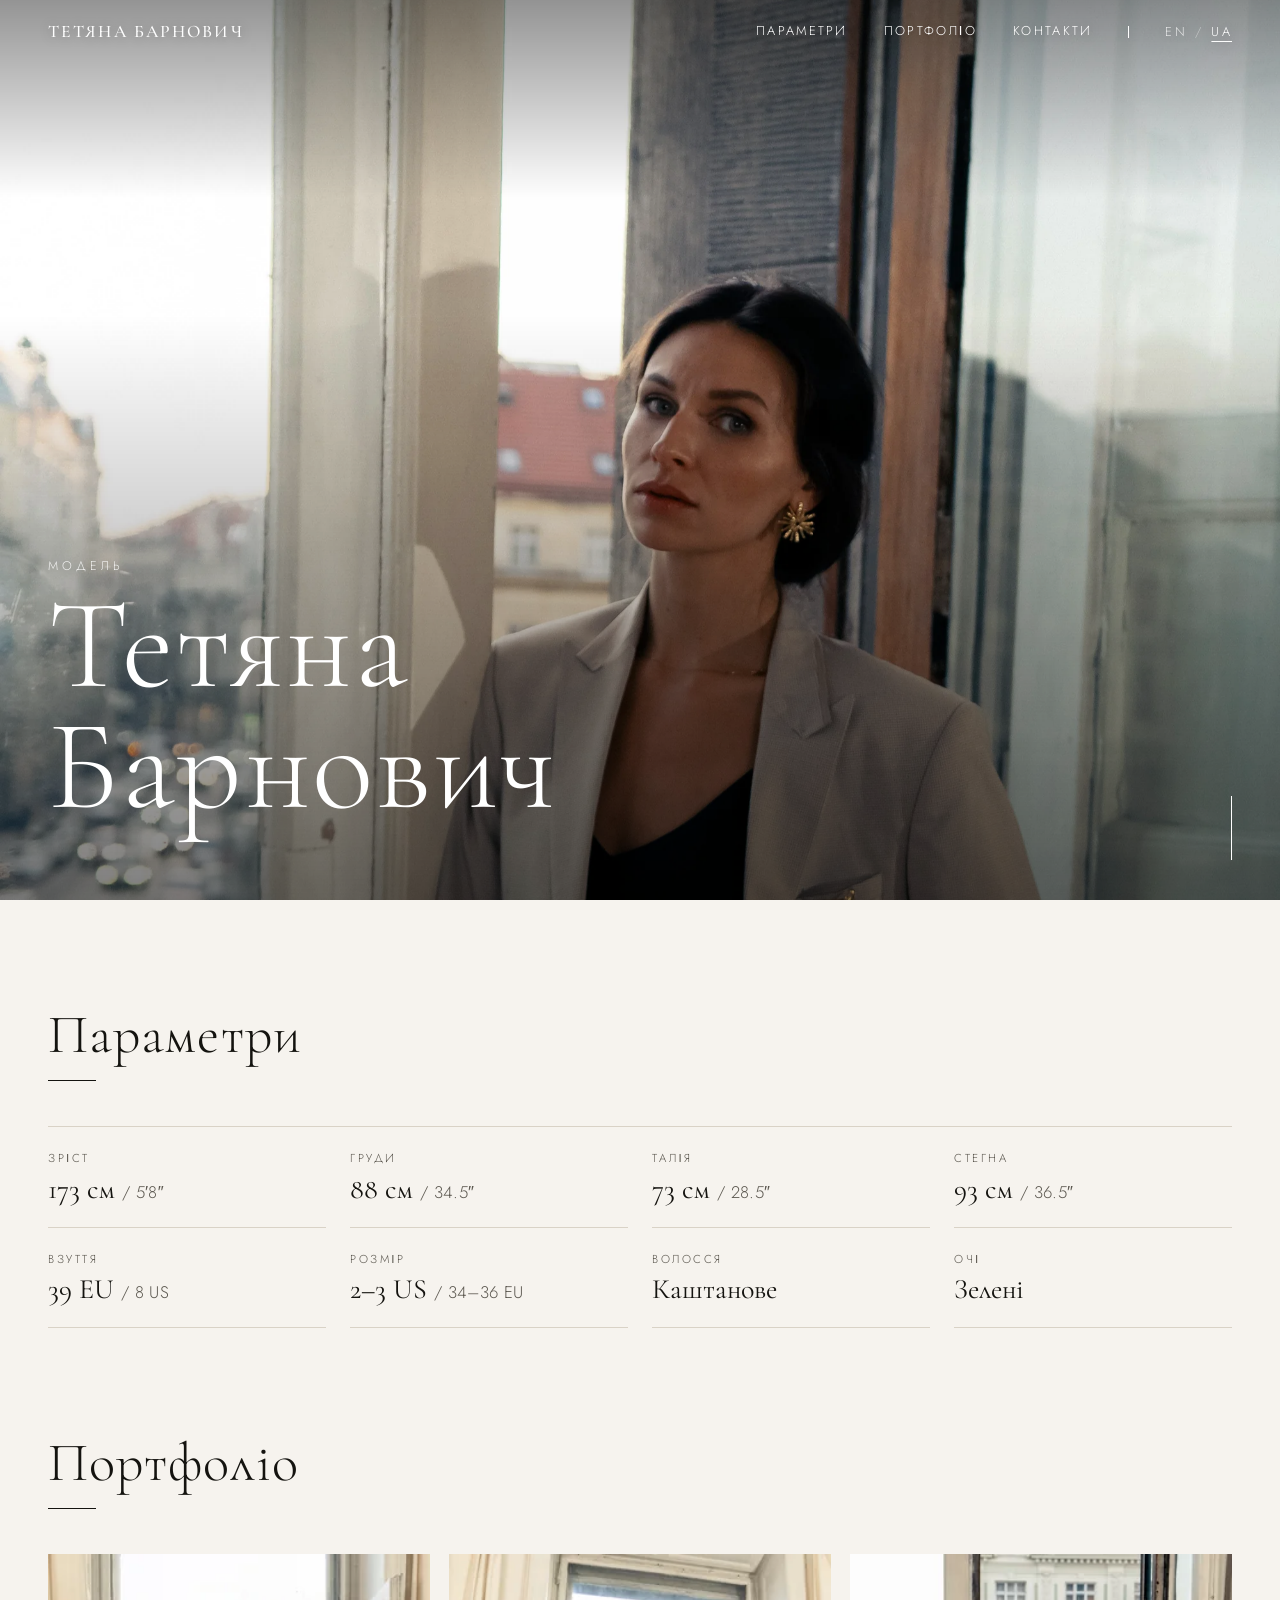
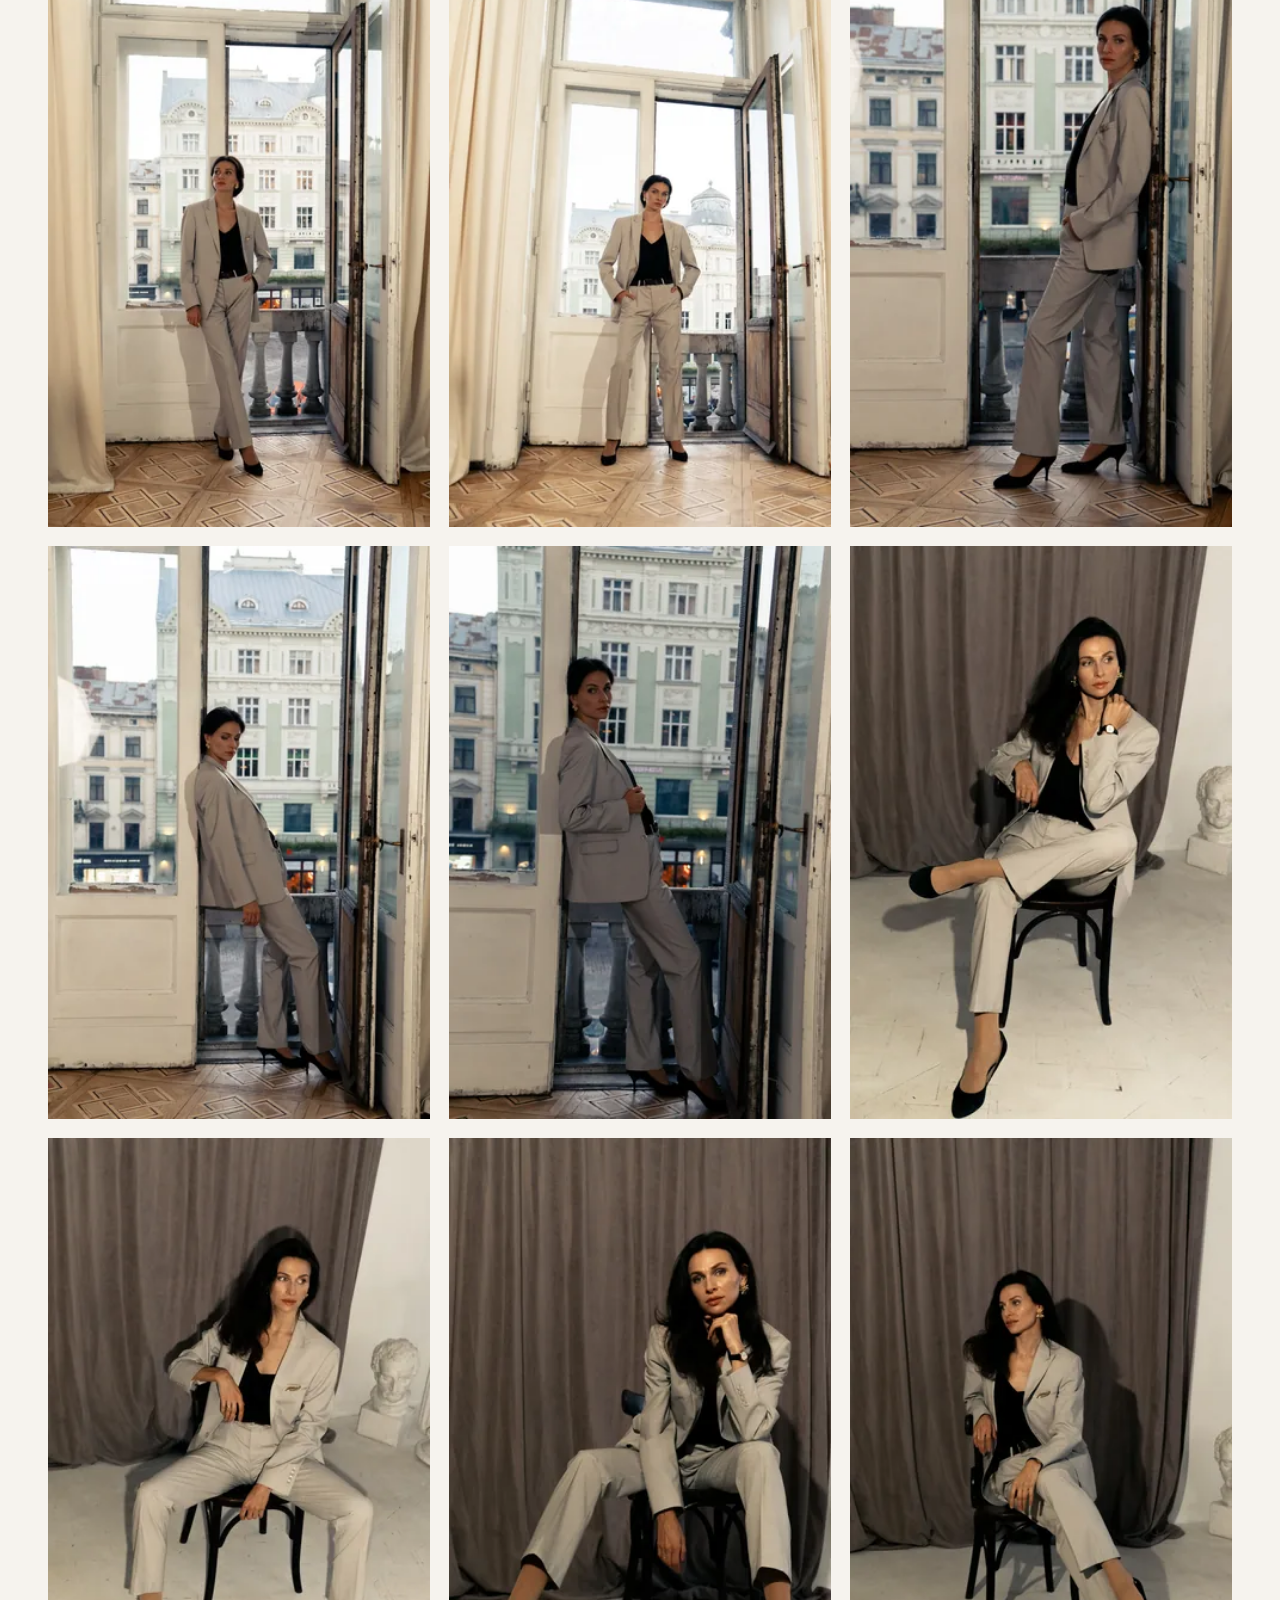
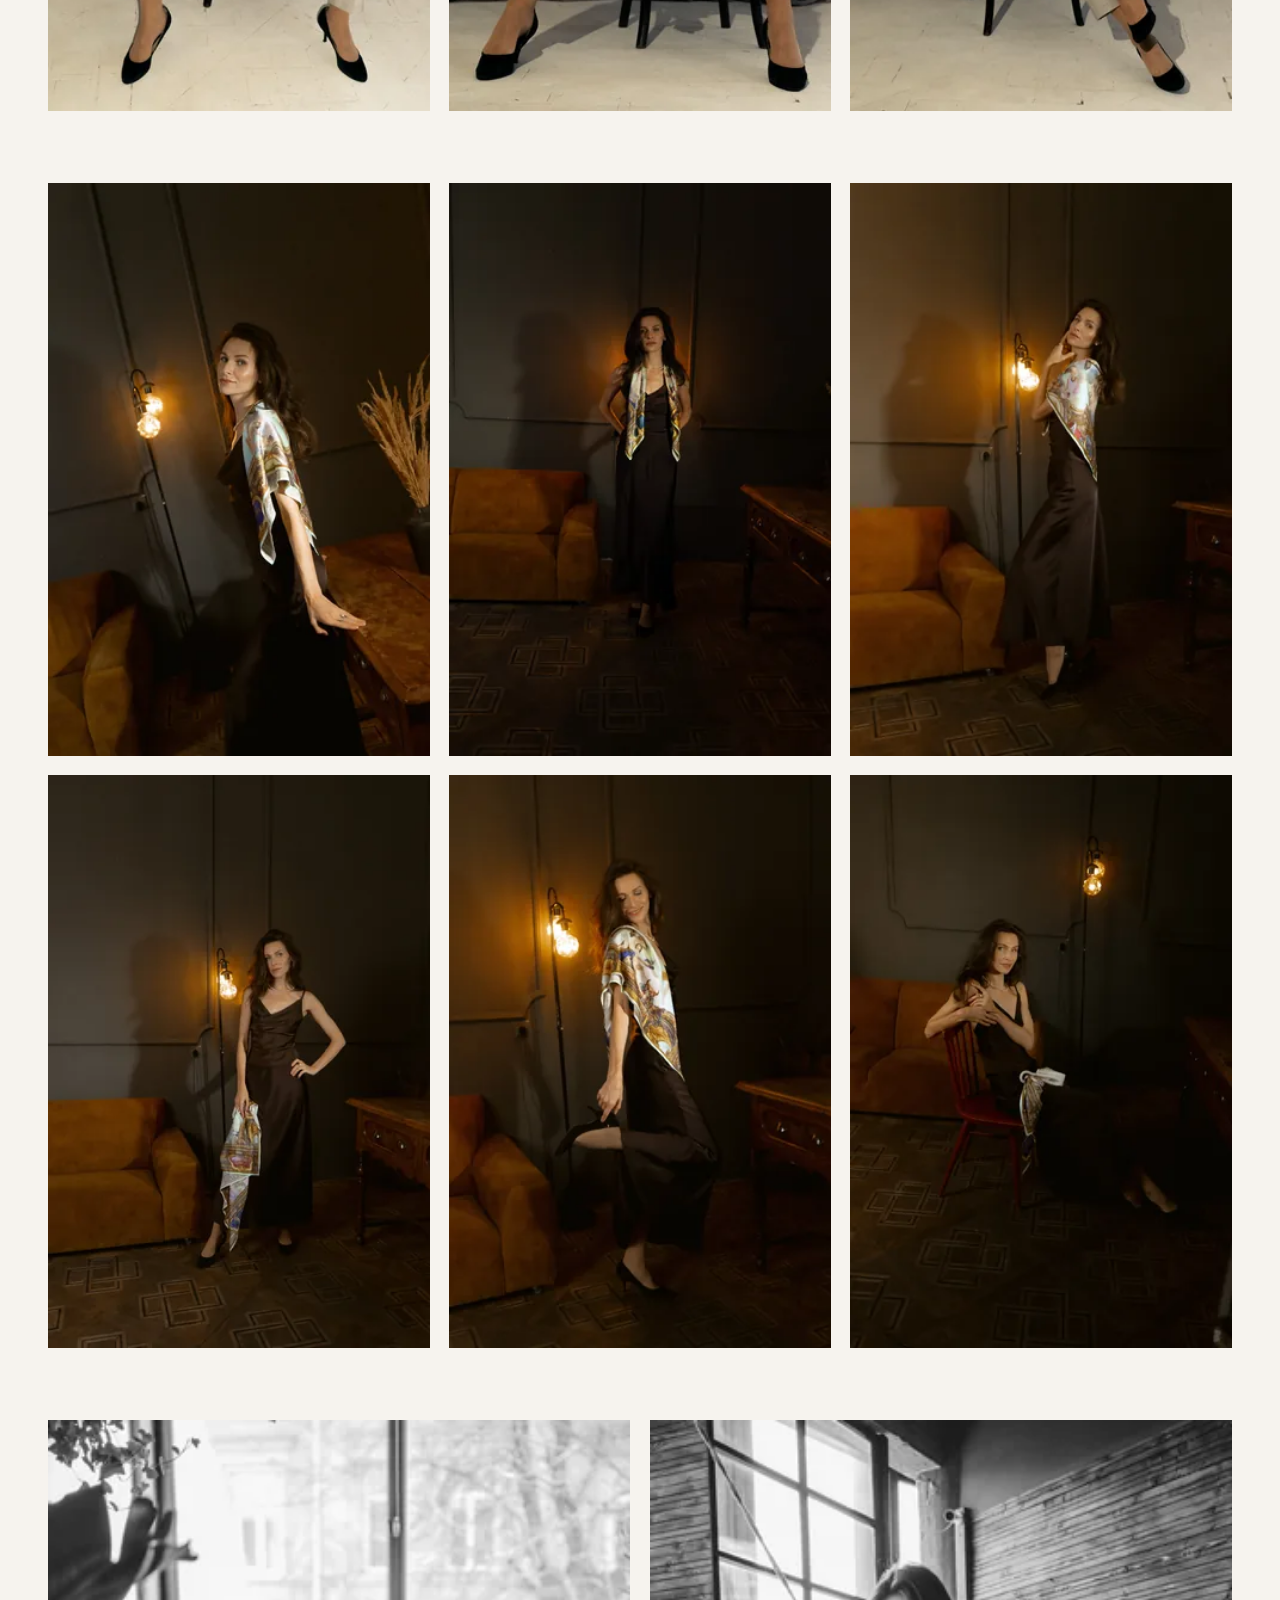
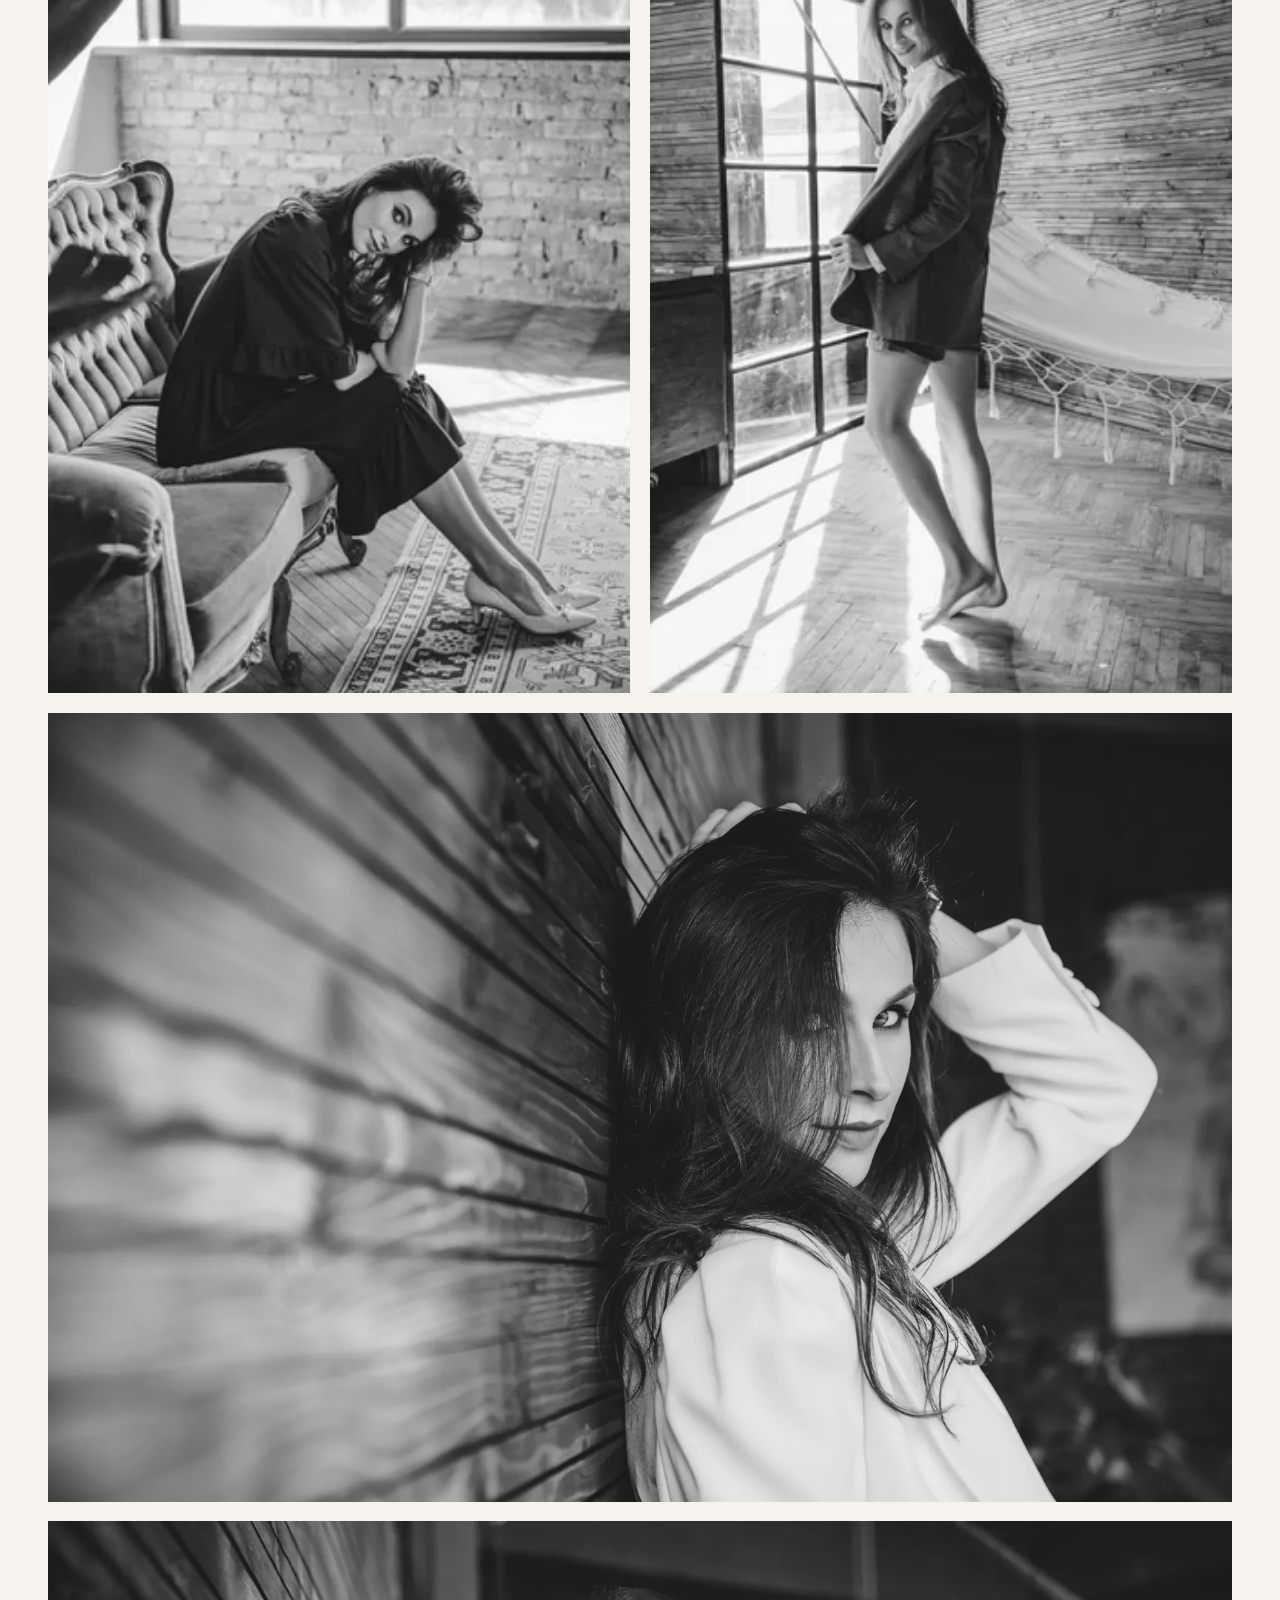
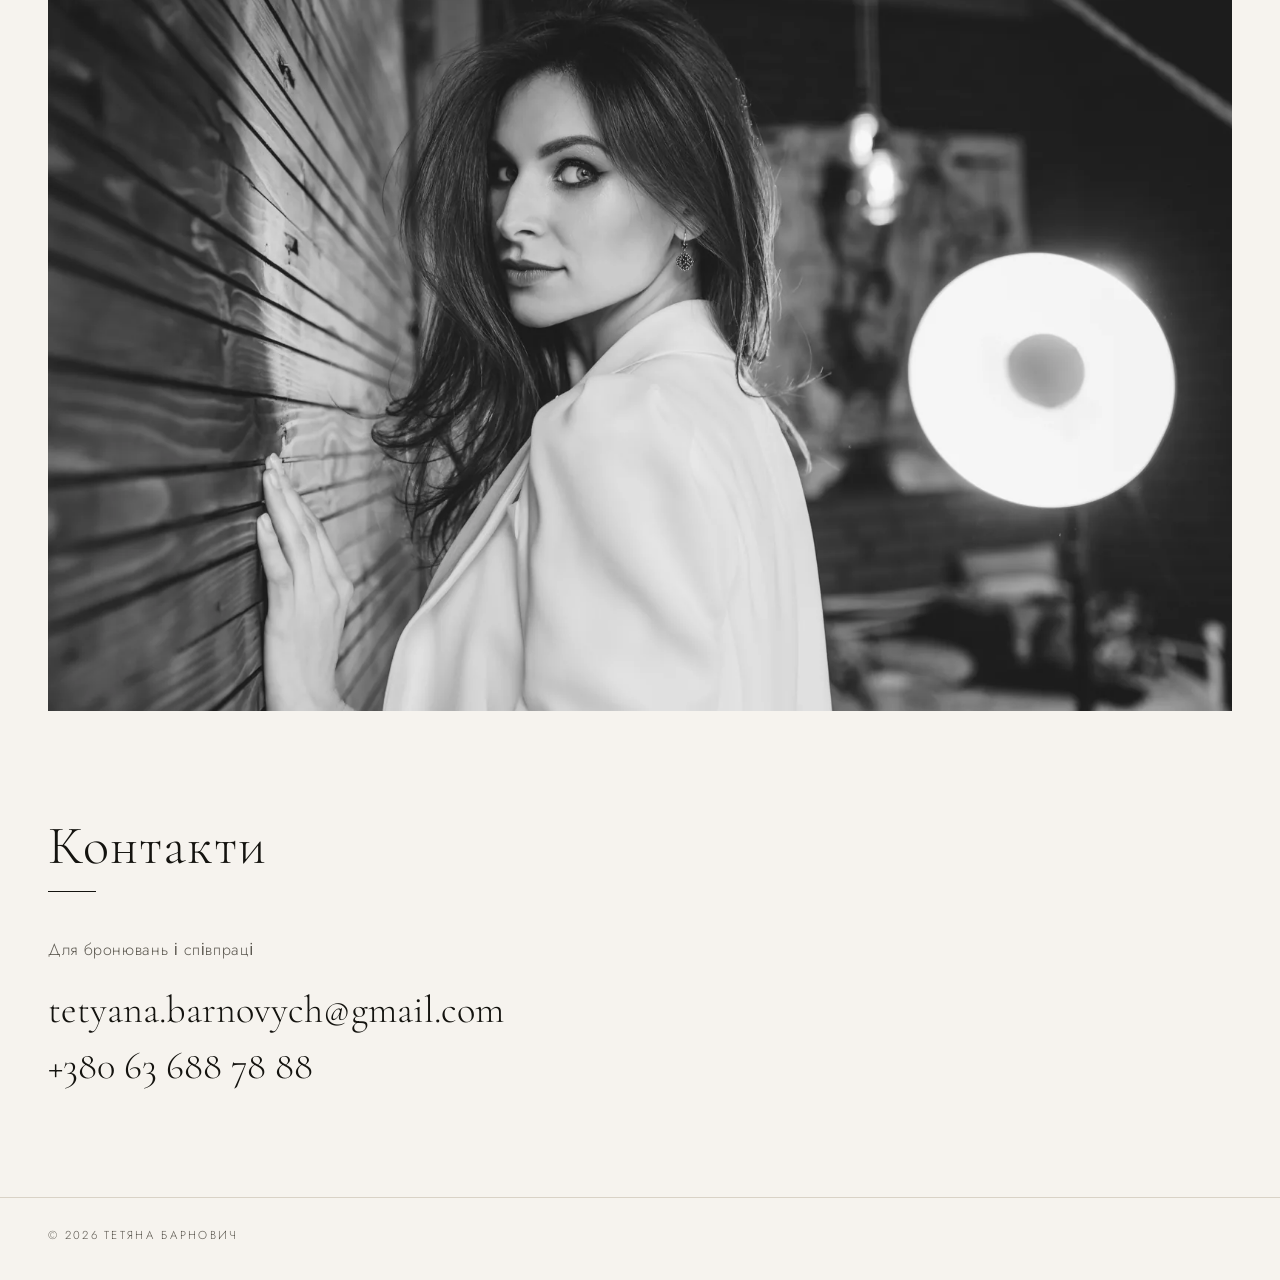
==== site/ua/index.html @ 6a53976e "Motion: hero Ken Burns + line reveal, hero parallax, scroll reveal, lightbox FLIP Co-Authored-By: Cl" ====
<!doctype html>
<html lang="uk">
<head>
  <meta charset="utf-8">
  <meta name="viewport" content="width=device-width, initial-scale=1">
  <title>Тетяна Барнович — Модель</title>
  <meta name="description" content="Тетяна Барнович, фотомодель. Портфоліо, параметри та контакти.">
  <meta property="og:title" content="Тетяна Барнович — Модель">
  <meta property="og:description" content="Фотомодель. Портфоліо, параметри та контакти.">
  <meta property="og:type" content="website">
  <meta property="og:url" content="https://barnovych.fashion/ua/">
  <meta property="og:image" content="https://barnovych.fashion/img/og.jpg">
  <meta property="og:locale" content="uk_UA">
  <meta name="theme-color" content="#f6f3ee">
  <link rel="icon" href="../favicon.svg" type="image/svg+xml">
  <link rel="canonical" href="https://barnovych.fashion/ua/">
  <link rel="alternate" hreflang="en" href="https://barnovych.fashion/">
  <link rel="alternate" hreflang="uk" href="https://barnovych.fashion/ua/">
  <link rel="alternate" hreflang="x-default" href="https://barnovych.fashion/">
  <link rel="preconnect" href="https://fonts.googleapis.com">
  <link rel="preconnect" href="https://fonts.gstatic.com" crossorigin>
  <link href="https://fonts.googleapis.com/css2?family=Cormorant+Garamond:ital,wght@0,300;0,400;0,500;1,300;1,400&family=Jost:wght@300;400;500&display=swap" rel="stylesheet">
  <link rel="stylesheet" href="../style.css?v=8">
  <link rel="preload" as="image" href="../img/hero-1200.webp" imagesrcset="../img/hero-1200.webp 1200w, ../img/hero-2000.webp 2000w, ../img/hero-2600.webp 2600w" imagesizes="100vw">
</head>
<body>

<header class="nav">
  <a class="nav__brand" href="#top">Тетяна Барнович</a>
  <div class="nav__right">
    <nav class="nav__links" aria-label="Розділи">
      <a href="#stats">Параметри</a>
      <a href="#portfolio">Портфоліо</a>
      <a href="#contact">Контакти</a>
    </nav>
    <nav class="nav__lang" aria-label="Мова">
      <a href="../" lang="en" hreflang="en">EN</a><span aria-hidden="true">/</span><a href="./" aria-current="page" lang="uk">UA</a>
    </nav>
  </div>
</header>

<main id="top">

  <section class="hero">
    <div class="hero__media">
    <img class="hero__img"
         src="../img/hero-1200.webp"
         srcset="../img/hero-1200.webp 1200w, ../img/hero-2000.webp 2000w, ../img/hero-2600.webp 2600w"
         sizes="100vw"
         alt="Тетяна Барнович"
         fetchpriority="high">
    </div>
    <div class="hero__shade" aria-hidden="true"></div>
    <div class="hero__overlay">
      <p class="hero__kicker"><span>Модель</span></p>
      <h1 class="hero__name"><span class="hero__line"><span>Тетяна</span></span><span class="hero__line"><span>Барнович</span></span></h1>
      <a class="hero__scroll" href="#stats" aria-label="До параметрів">
        <span></span>
      </a>
    </div>
  </section>

  <section class="section stats" id="stats">
    <h2 class="section__title">Параметри</h2>
    <dl class="stats__list">
      <div><dt>Зріст</dt><dd>173 см <span>/ 5′8″</span></dd></div>
      <div><dt>Груди</dt><dd>88 см <span>/ 34.5″</span></dd></div>
      <div><dt>Талія</dt><dd>73 см <span>/ 28.5″</span></dd></div>
      <div><dt>Стегна</dt><dd>93 см <span>/ 36.5″</span></dd></div>
      <div><dt>Взуття</dt><dd>39 EU <span>/ 8 US</span></dd></div>
      <div><dt>Розмір</dt><dd>2–3 US <span>/ 34–36 EU</span></dd></div>
      <div><dt>Волосся</dt><dd>Каштанове</dd></div>
      <div><dt>Очі</dt><dd>Зелені</dd></div>
    </dl>
  </section>

  <section class="section portfolio" id="portfolio">
    <h2 class="section__title">Портфоліо</h2>

    <div class="gallery" data-shoot="1" id="shoot-1">
      <a class="gallery__item" href="../img/s1-02-1600.webp" data-w="4000" data-h="6000"><img loading="lazy" src="../img/s1-02-480.webp" srcset="../img/s1-02-480.webp 480w, ../img/s1-02-960.webp 960w, ../img/s1-02-1600.webp 1600w" sizes="(min-width: 900px) 33vw, (min-width: 600px) 50vw, 100vw" alt="Тетяна Барнович, зйомка на балконі" width="4000" height="6000"></a>
      <a class="gallery__item" href="../img/s1-03-1600.webp" data-w="4000" data-h="6000"><img loading="lazy" src="../img/s1-03-480.webp" srcset="../img/s1-03-480.webp 480w, ../img/s1-03-960.webp 960w, ../img/s1-03-1600.webp 1600w" sizes="(min-width: 900px) 33vw, (min-width: 600px) 50vw, 100vw" alt="Тетяна Барнович, зйомка на балконі" width="4000" height="6000"></a>
      <a class="gallery__item" href="../img/s1-04-1600.webp" data-w="4000" data-h="6000"><img loading="lazy" src="../img/s1-04-480.webp" srcset="../img/s1-04-480.webp 480w, ../img/s1-04-960.webp 960w, ../img/s1-04-1600.webp 1600w" sizes="(min-width: 900px) 33vw, (min-width: 600px) 50vw, 100vw" alt="Тетяна Барнович, зйомка на балконі" width="4000" height="6000"></a>
      <a class="gallery__item" href="../img/s1-05-1600.webp" data-w="3424" data-h="5136"><img loading="lazy" src="../img/s1-05-480.webp" srcset="../img/s1-05-480.webp 480w, ../img/s1-05-960.webp 960w, ../img/s1-05-1600.webp 1600w" sizes="(min-width: 900px) 33vw, (min-width: 600px) 50vw, 100vw" alt="Тетяна Барнович, зйомка на балконі" width="3424" height="5136"></a>
      <a class="gallery__item" href="../img/s1-06-1600.webp" data-w="4000" data-h="6000"><img loading="lazy" src="../img/s1-06-480.webp" srcset="../img/s1-06-480.webp 480w, ../img/s1-06-960.webp 960w, ../img/s1-06-1600.webp 1600w" sizes="(min-width: 900px) 33vw, (min-width: 600px) 50vw, 100vw" alt="Тетяна Барнович, зйомка на балконі" width="4000" height="6000"></a>
      <a class="gallery__item" href="../img/s1-07-1600.webp" data-w="4000" data-h="6000"><img loading="lazy" src="../img/s1-07-480.webp" srcset="../img/s1-07-480.webp 480w, ../img/s1-07-960.webp 960w, ../img/s1-07-1600.webp 1600w" sizes="(min-width: 900px) 33vw, (min-width: 600px) 50vw, 100vw" alt="Тетяна Барнович, зйомка на балконі" width="4000" height="6000"></a>
      <a class="gallery__item" href="../img/s1-08-1600.webp" data-w="4000" data-h="6000"><img loading="lazy" src="../img/s1-08-480.webp" srcset="../img/s1-08-480.webp 480w, ../img/s1-08-960.webp 960w, ../img/s1-08-1600.webp 1600w" sizes="(min-width: 900px) 33vw, (min-width: 600px) 50vw, 100vw" alt="Тетяна Барнович, зйомка на балконі" width="4000" height="6000"></a>
      <a class="gallery__item" href="../img/s1-09-1600.webp" data-w="4000" data-h="6000"><img loading="lazy" src="../img/s1-09-480.webp" srcset="../img/s1-09-480.webp 480w, ../img/s1-09-960.webp 960w, ../img/s1-09-1600.webp 1600w" sizes="(min-width: 900px) 33vw, (min-width: 600px) 50vw, 100vw" alt="Тетяна Барнович, зйомка на балконі" width="4000" height="6000"></a>
      <a class="gallery__item" href="../img/s1-10-1600.webp" data-w="4000" data-h="6000"><img loading="lazy" src="../img/s1-10-480.webp" srcset="../img/s1-10-480.webp 480w, ../img/s1-10-960.webp 960w, ../img/s1-10-1600.webp 1600w" sizes="(min-width: 900px) 33vw, (min-width: 600px) 50vw, 100vw" alt="Тетяна Барнович, зйомка на балконі" width="4000" height="6000"></a>
    </div>

    <div class="gallery" data-shoot="2" id="shoot-2">
      <a class="gallery__item" href="../img/s2-01-1600.webp" data-w="4000" data-h="6000"><img loading="lazy" src="../img/s2-01-480.webp" srcset="../img/s2-01-480.webp 480w, ../img/s2-01-960.webp 960w, ../img/s2-01-1600.webp 1600w" sizes="(min-width: 900px) 33vw, (min-width: 600px) 50vw, 100vw" alt="Тетяна Барнович, студійна зйомка" width="4000" height="6000"></a>
      <a class="gallery__item" href="../img/s2-02-1600.webp" data-w="4000" data-h="6000"><img loading="lazy" src="../img/s2-02-480.webp" srcset="../img/s2-02-480.webp 480w, ../img/s2-02-960.webp 960w, ../img/s2-02-1600.webp 1600w" sizes="(min-width: 900px) 33vw, (min-width: 600px) 50vw, 100vw" alt="Тетяна Барнович, студійна зйомка" width="4000" height="6000"></a>
      <a class="gallery__item" href="../img/s2-03-1600.webp" data-w="4000" data-h="6000"><img loading="lazy" src="../img/s2-03-480.webp" srcset="../img/s2-03-480.webp 480w, ../img/s2-03-960.webp 960w, ../img/s2-03-1600.webp 1600w" sizes="(min-width: 900px) 33vw, (min-width: 600px) 50vw, 100vw" alt="Тетяна Барнович, студійна зйомка" width="4000" height="6000"></a>
      <a class="gallery__item" href="../img/s2-04-1600.webp" data-w="4000" data-h="6000"><img loading="lazy" src="../img/s2-04-480.webp" srcset="../img/s2-04-480.webp 480w, ../img/s2-04-960.webp 960w, ../img/s2-04-1600.webp 1600w" sizes="(min-width: 900px) 33vw, (min-width: 600px) 50vw, 100vw" alt="Тетяна Барнович, студійна зйомка" width="4000" height="6000"></a>
      <a class="gallery__item" href="../img/s2-05-1600.webp" data-w="4000" data-h="6000"><img loading="lazy" src="../img/s2-05-480.webp" srcset="../img/s2-05-480.webp 480w, ../img/s2-05-960.webp 960w, ../img/s2-05-1600.webp 1600w" sizes="(min-width: 900px) 33vw, (min-width: 600px) 50vw, 100vw" alt="Тетяна Барнович, студійна зйомка" width="4000" height="6000"></a>
      <a class="gallery__item" href="../img/s2-06-1600.webp" data-w="4000" data-h="6000"><img loading="lazy" src="../img/s2-06-480.webp" srcset="../img/s2-06-480.webp 480w, ../img/s2-06-960.webp 960w, ../img/s2-06-1600.webp 1600w" sizes="(min-width: 900px) 33vw, (min-width: 600px) 50vw, 100vw" alt="Тетяна Барнович, студійна зйомка" width="4000" height="6000"></a>
    </div>

    <div class="gallery gallery--two" data-shoot="3" id="shoot-3">
      <a class="gallery__item" href="../img/s3-01-1600.webp" data-w="5341" data-h="8000"><img loading="lazy" src="../img/s3-01-480.webp" srcset="../img/s3-01-480.webp 480w, ../img/s3-01-960.webp 960w, ../img/s3-01-1600.webp 1600w" sizes="(min-width: 900px) 33vw, (min-width: 600px) 50vw, 100vw" alt="Тетяна Барнович, чорно-біла зйомка" width="5341" height="8000"></a>
      <a class="gallery__item" href="../img/s3-04-1600.webp" data-w="5341" data-h="8000"><img loading="lazy" src="../img/s3-04-480.webp" srcset="../img/s3-04-480.webp 480w, ../img/s3-04-960.webp 960w, ../img/s3-04-1600.webp 1600w" sizes="(min-width: 900px) 33vw, (min-width: 600px) 50vw, 100vw" alt="Тетяна Барнович, чорно-біла зйомка" width="5341" height="8000"></a>
      <a class="gallery__item gallery__item--wide" href="../img/s3-02-1600.webp" data-w="8000" data-h="5341"><img loading="lazy" src="../img/s3-02-480.webp" srcset="../img/s3-02-480.webp 480w, ../img/s3-02-960.webp 960w, ../img/s3-02-1600.webp 1600w" sizes="(min-width: 1280px) 1200px, 100vw" alt="Тетяна Барнович, чорно-біла зйомка" width="8000" height="5341"></a>
      <a class="gallery__item gallery__item--wide" href="../img/s3-03-1600.webp" data-w="8000" data-h="5341"><img loading="lazy" src="../img/s3-03-480.webp" srcset="../img/s3-03-480.webp 480w, ../img/s3-03-960.webp 960w, ../img/s3-03-1600.webp 1600w" sizes="(min-width: 1280px) 1200px, 100vw" alt="Тетяна Барнович, чорно-біла зйомка" width="8000" height="5341"></a>
    </div>
  </section>

  <section class="section contact" id="contact">
    <h2 class="section__title">Контакти</h2>
    <p class="contact__lead">Для бронювань і співпраці</p>
    <ul class="contact__list">
      <li><a href="mailto:tetyana.barnovych@gmail.com">tetyana.barnovych@gmail.com</a></li>
      <li><a href="tel:+380636887888">+380 63 688 78 88</a></li>
    </ul>
  </section>

</main>

<footer class="footer">
  <p>© <span id="year">2026</span> Тетяна Барнович</p>
</footer>

<div class="lightbox" id="lightbox" hidden aria-modal="true" role="dialog" aria-label="Перегляд фото">
  <button class="lightbox__close" type="button" aria-label="Закрити">×</button>
  <button class="lightbox__nav lightbox__nav--prev" type="button" aria-label="Попереднє фото">‹</button>
  <figure class="lightbox__figure">
    <img class="lightbox__img" alt="">
  </figure>
  <button class="lightbox__nav lightbox__nav--next" type="button" aria-label="Наступне фото">›</button>
  <p class="lightbox__counter" aria-live="polite"></p>
</div>

<script src="../script.js?v=4" defer></script>
</body>
</html>
---- site/style.css ----
:root {
  --bg: #f6f3ee;
  --bg-soft: #efeae2;
  --ink: #14130f;
  --ink-soft: #5b574f;
  --line: #d9d2c6;
  --serif: "Cormorant Garamond", "Times New Roman", serif;
  --sans: "Jost", "Helvetica Neue", Arial, sans-serif;
  --gutter: clamp(16px, 4vw, 48px);
  --max: 1280px;
}

* { box-sizing: border-box; }
html { scroll-behavior: smooth; }
body {
  margin: 0;
  background: var(--bg);
  color: var(--ink);
  font-family: var(--sans);
  font-weight: 300;
  line-height: 1.6;
  -webkit-font-smoothing: antialiased;
}
a { color: inherit; text-decoration: none; }
img { display: block; max-width: 100%; height: auto; }

/* ---------- Nav ---------- */
.nav {
  position: fixed;
  inset: 0 0 auto 0;
  z-index: 10;
  display: flex;
  justify-content: space-between;
  align-items: center;
  padding: 18px var(--gutter);
  color: #fff;
  font-size: 0.8rem;
  letter-spacing: 0.18em;
  text-transform: uppercase;
  text-shadow: 0 1px 12px rgba(0,0,0,.35);
  transition: color .35s ease, background-color .35s ease, padding .35s ease, box-shadow .35s ease;
}
.nav--solid {
  color: var(--ink);
  background: rgba(246, 243, 238, .86);
  -webkit-backdrop-filter: blur(14px) saturate(1.2);
  backdrop-filter: blur(14px) saturate(1.2);
  box-shadow: 0 1px 0 var(--line);
  text-shadow: none;
  padding-top: 14px;
  padding-bottom: 14px;
}
.nav__brand { font-family: var(--serif); font-size: 1.1rem; letter-spacing: 0.12em; font-weight: 500; }
.nav__right { display: flex; align-items: center; gap: clamp(16px, 3vw, 36px); }
.nav__links { display: flex; gap: clamp(16px, 3vw, 36px); }
.nav__lang {
  display: flex; align-items: center; gap: 8px;
  padding-left: clamp(16px, 3vw, 36px);
  border-left: 1px solid currentColor;
  line-height: 1;
}
.nav__lang span { opacity: .45; font-weight: 300; }
.nav__lang a { opacity: .75; transition: opacity .2s; }
.nav--solid .nav__lang a { opacity: .5; }
.nav__lang a:hover, .nav__lang a[aria-current="page"] { opacity: 1; }
.nav__lang a[aria-current="page"] { text-decoration: underline; text-underline-offset: 5px; text-decoration-thickness: 1px; }
.nav__links a { position: relative; padding-bottom: 2px; }
.nav__links a::after {
  content: ""; position: absolute; left: 0; right: 100%; bottom: 0;
  border-bottom: 1px solid currentColor; transition: right .3s ease;
}
.nav__links a:hover::after { right: 0; }
@media (max-width: 680px) {
  .nav__brand { display: none; }
  .nav { justify-content: center; padding: 16px 12px; font-size: 0.68rem; letter-spacing: 0.12em; }
  .nav--solid { padding-top: 13px; padding-bottom: 13px; }
  .nav__right { gap: 14px; }
  .nav__links { gap: 14px; }
  .nav__lang { padding-left: 14px; gap: 5px; }
}

/* ---------- Hero ---------- */
.hero {
  position: relative;
  height: 100svh;
  min-height: 560px;
  overflow: hidden;
  background: #1a1916;
}
.hero__media {
  position: absolute; inset: 0;
  will-change: transform;
}
.hero__img {
  position: absolute; inset: 0;
  width: 100%; height: 100%;
  object-fit: cover;
  object-position: 50% 18%;
}
.hero__shade {
  position: absolute; inset: 0;
  background: #0e0d0b;
  opacity: 0;
  pointer-events: none;
}
.hero__line {
  display: block; overflow: hidden;
  padding-bottom: .14em; margin-bottom: -.14em;
}
.hero__line > span { display: block; }
.hero__overlay {
  position: absolute; inset: 0;
  z-index: 1;
  display: flex; flex-direction: column; justify-content: flex-end;
  padding: 0 var(--gutter) clamp(40px, 8vh, 96px);
  color: #fff;
  background:
    linear-gradient(180deg, rgba(0,0,0,.42) 0%, rgba(0,0,0,0) 22%),
    linear-gradient(180deg, rgba(0,0,0,0) 35%, rgba(0,0,0,.5) 100%);
}
.hero__kicker {
  margin: 0 0 8px;
  font-size: 0.78rem; letter-spacing: 0.32em; text-transform: uppercase; opacity: .85;
}
.hero__name {
  margin: 0;
  font-family: var(--serif);
  font-weight: 300;
  font-size: clamp(3.2rem, 10vw, 8.5rem);
  line-height: 0.95;
  letter-spacing: 0.02em;
}
.hero__scroll {
  position: absolute; right: var(--gutter); bottom: 40px;
  width: 1px; height: 64px; overflow: hidden;
}
.hero__scroll span {
  display: block; width: 1px; height: 100%; background: #fff;
  animation: drop 2.2s ease-in-out infinite;
}
@keyframes drop {
  0% { transform: translateY(-100%); }
  50% { transform: translateY(0); }
  100% { transform: translateY(100%); }
}

/* ---------- Sections ---------- */
.section {
  max-width: var(--max);
  margin: 0 auto;
  padding: clamp(72px, 12vh, 140px) var(--gutter) 0;
}
.section__title {
  margin: 0 0 clamp(32px, 5vh, 56px);
  font-family: var(--serif);
  font-weight: 300;
  font-size: clamp(2.2rem, 4.5vw, 3.4rem);
  line-height: 1;
  letter-spacing: 0.02em;
}
.section__title::after {
  content: ""; display: block; width: 48px; margin-top: 18px;
  border-top: 1px solid var(--ink);
}

/* ---------- Stats ---------- */
.stats__list {
  margin: 0;
  display: grid;
  grid-template-columns: repeat(4, 1fr);
  column-gap: 24px;
  border-top: 1px solid var(--line);
}
.stats__list > div {
  padding: 22px 0 22px;
  border-bottom: 1px solid var(--line);
}
.stats__list dt {
  font-size: 0.72rem; letter-spacing: 0.22em; text-transform: uppercase; color: var(--ink-soft);
}
.stats__list dd {
  margin: 6px 0 0;
  font-family: var(--serif);
  font-size: 1.75rem; line-height: 1.1; font-weight: 400;
}
.stats__list dd span { font-size: 0.6em; color: var(--ink-soft); font-family: var(--sans); font-weight: 300; letter-spacing: .02em; }

/* ---------- Gallery ---------- */
.gallery {
  display: grid;
  grid-template-columns: repeat(3, 1fr);
  gap: clamp(8px, 1.5vw, 20px);
}
.gallery + .gallery { margin-top: clamp(40px, 8vh, 96px); }
.gallery__item {
  position: relative;
  aspect-ratio: 2 / 3;
  overflow: hidden;
  background: var(--bg-soft);
}
.gallery__item--wide { grid-column: span 2; aspect-ratio: 4 / 2.671; }
.gallery__item img {
  width: 100%; height: 100%; object-fit: cover;
  transition: transform .9s cubic-bezier(.2,.7,.2,1), opacity .5s ease;
}
.gallery__item:hover img { transform: scale(1.03); }
.gallery__item:focus-visible { outline: 1px solid var(--ink); outline-offset: 4px; }
@media (max-width: 640px) {
  .stats__list { grid-template-columns: repeat(2, 1fr); }
}
.gallery--two { grid-template-columns: repeat(2, 1fr); }
.gallery--two .gallery__item--wide { grid-column: span 2; aspect-ratio: 3 / 2; }
@media (max-width: 900px) {
  .gallery { grid-template-columns: repeat(2, 1fr); }
  .gallery__item--wide { grid-column: span 2; }
}
@media (max-width: 600px) {
  .gallery, .gallery--two { grid-template-columns: 1fr; }
  .gallery__item--wide, .gallery--two .gallery__item--wide { grid-column: auto; }
}

/* ---------- Contact ---------- */
.contact { text-align: left; }
.contact__lead { margin: 0 0 24px; color: var(--ink-soft); letter-spacing: .04em; }
.contact__list { list-style: none; margin: 0; padding: 0; }
.contact__list li { margin: 0 0 10px; }
.contact__list a {
  font-family: var(--serif);
  font-size: clamp(1.6rem, 3.2vw, 2.4rem);
  line-height: 1.2;
  border-bottom: 1px solid transparent;
  transition: border-color .3s;
}
.contact__list a:hover { border-color: var(--ink); }

/* ---------- Footer ---------- */
.footer {
  max-width: var(--max);
  margin: clamp(72px, 12vh, 140px) auto 0;
  padding: 28px var(--gutter) 36px;
  border-top: 1px solid var(--line);
  font-size: 0.72rem; letter-spacing: 0.2em; text-transform: uppercase; color: var(--ink-soft);
}
.footer p { margin: 0; }

/* ---------- Lightbox ---------- */
.lightbox {
  position: fixed; inset: 0; z-index: 100;
  background: rgba(14, 13, 11, .96);
  display: flex; align-items: center; justify-content: center;
  color: #fff;
  animation: fade .25s ease;
}
.lightbox[hidden] { display: none; }
@keyframes fade { from { opacity: 0; } to { opacity: 1; } }
.lightbox__figure {
  margin: 0; width: 100%; height: 100%;
  display: flex; align-items: center; justify-content: center;
  padding: 56px clamp(12px, 6vw, 80px);
}
.lightbox__img {
  max-width: 100%; max-height: 100%;
  width: auto; height: auto;
  object-fit: contain;
  user-select: none; -webkit-user-drag: none;
  box-shadow: 0 30px 80px rgba(0,0,0,.5);
}
.lightbox button {
  position: absolute;
  background: none; border: 0; color: #fff; cursor: pointer;
  font-family: var(--serif); font-weight: 300; line-height: 1;
  opacity: .75; transition: opacity .2s;
}
.lightbox button:hover { opacity: 1; }
.lightbox__close { top: 10px; right: 18px; font-size: 3rem; }
.lightbox__nav { top: 50%; transform: translateY(-50%); font-size: 4rem; padding: 20px; }
.lightbox__nav--prev { left: 4px; }
.lightbox__nav--next { right: 4px; }
.lightbox__counter {
  position: absolute; bottom: 16px; left: 0; right: 0; margin: 0;
  text-align: center; font-size: .72rem; letter-spacing: .25em; opacity: .7;
}
@media (max-width: 600px) {
  .lightbox__nav { display: none; }
  .lightbox__figure { padding: 48px 8px; }
}
body.no-scroll { overflow: hidden; }

/* ---------- Motion ---------- */
@media (prefers-reduced-motion: no-preference) {
  .hero__img {
    transform: scale(1.08);
    animation: kenburns 9s cubic-bezier(.2,.6,.2,1) forwards;
  }
  @keyframes kenburns { to { transform: scale(1); } }

  .hero__line > span {
    transform: translateY(112%);
    animation: line-up 1.1s cubic-bezier(.2,.7,.1,1) forwards;
    animation-delay: .35s;
  }
  .hero__line:nth-child(2) > span { animation-delay: .5s; }
  .hero__kicker > span {
    display: inline-block; opacity: 0;
    animation: fade-in 1s ease forwards;
    animation-delay: .95s;
  }
  @keyframes line-up { to { transform: none; } }
  @keyframes fade-in { to { opacity: 1; } }

  .js .reveal {
    opacity: 0;
    transform: translateY(28px);
    transition: opacity .8s ease, transform .9s cubic-bezier(.2,.7,.2,1);
  }
  .js .reveal.is-visible { opacity: 1; transform: none; }

  .lightbox__img { transform-origin: center; will-change: transform; }
  .lightbox--closing { opacity: 0; transition: opacity .4s ease; }
}

@media (prefers-reduced-motion: reduce) {
  html { scroll-behavior: auto; }
  .hero__scroll span, .lightbox { animation: none; }
  .nav { transition: none; }
  .gallery__item img { transition: none; }
}
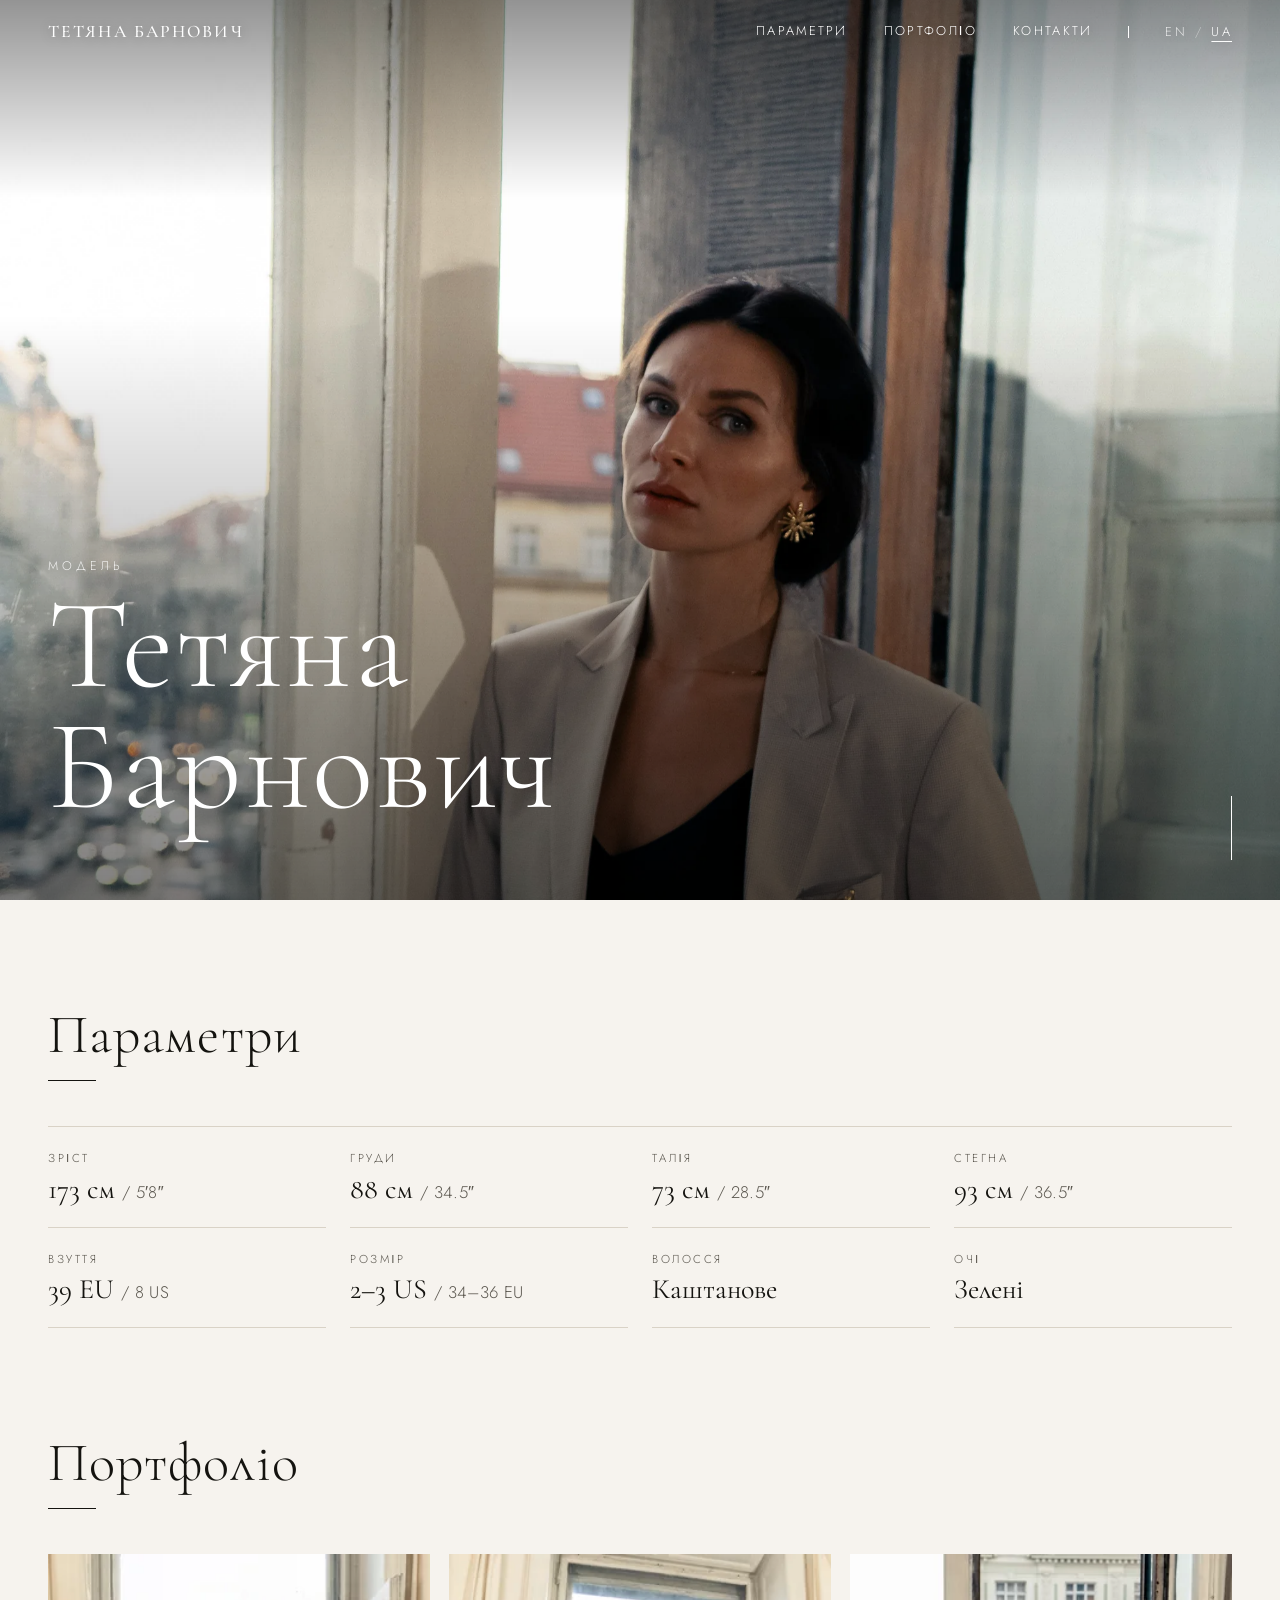
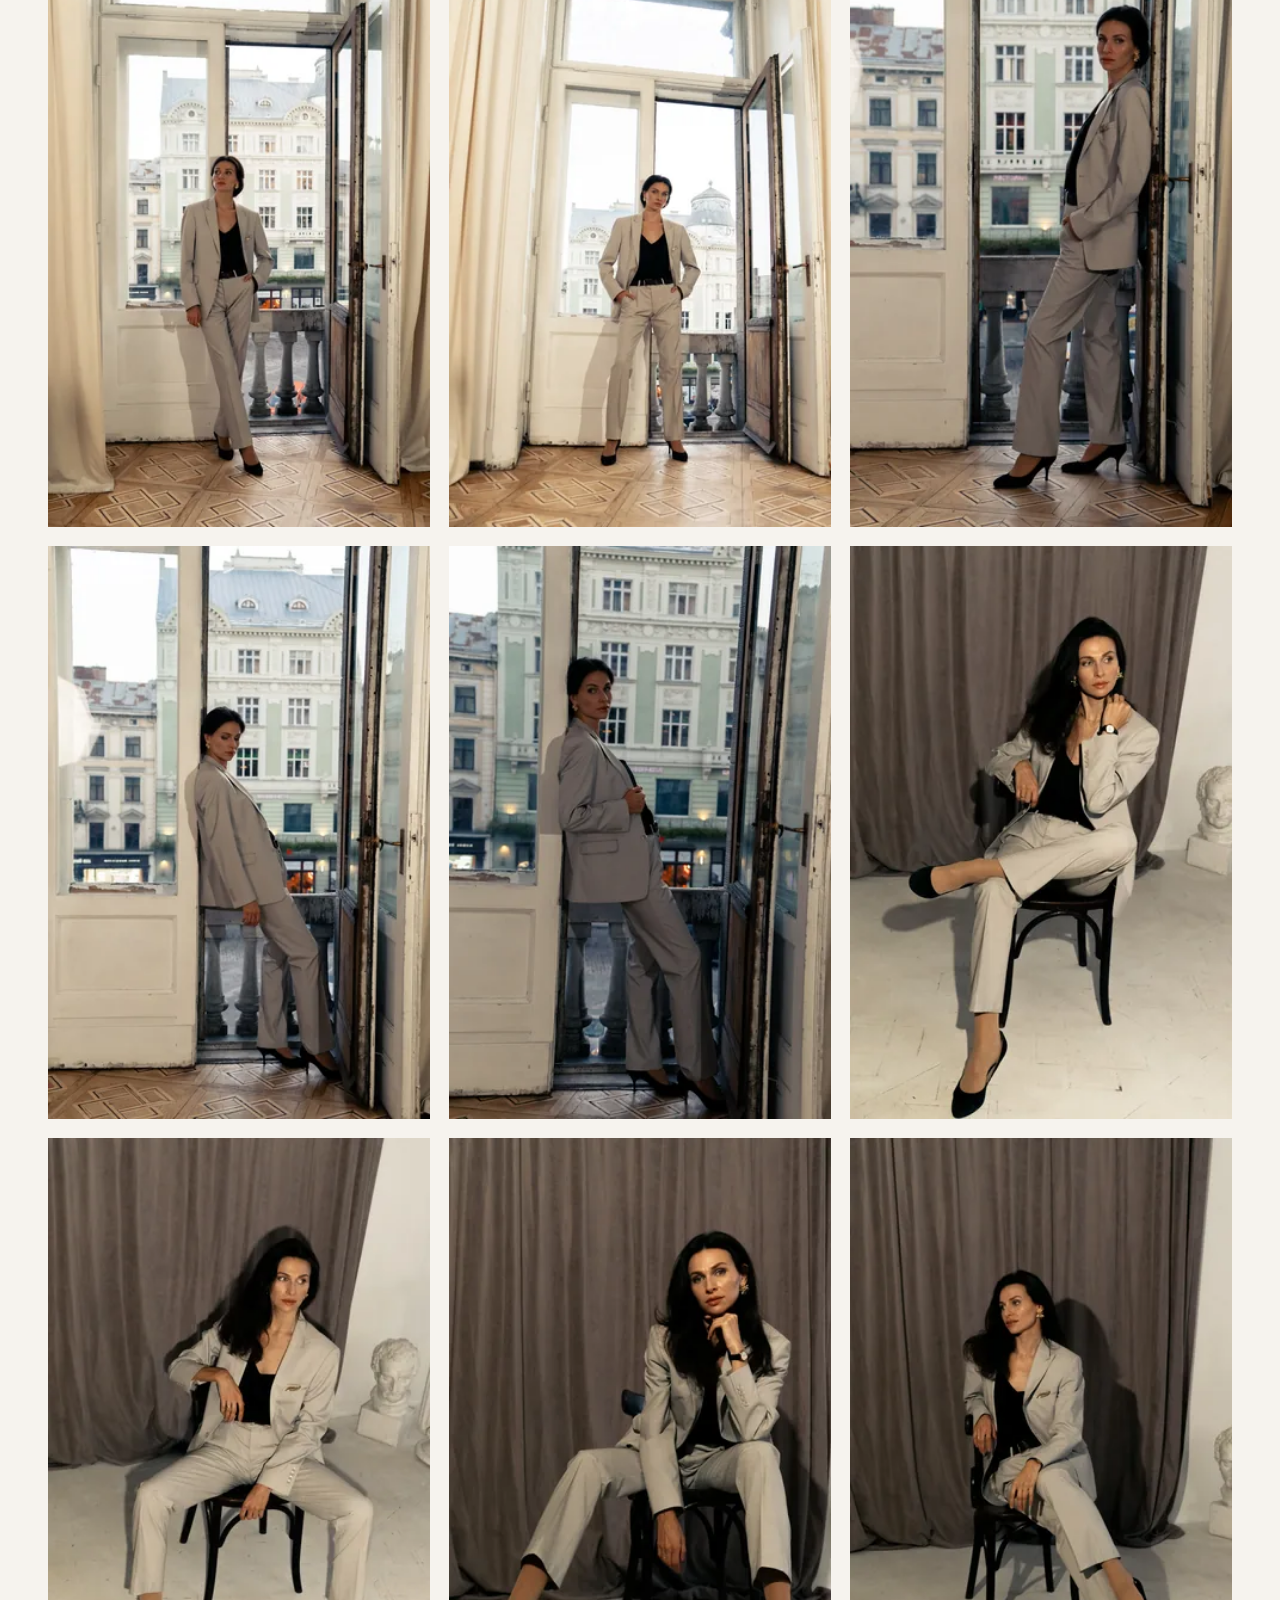
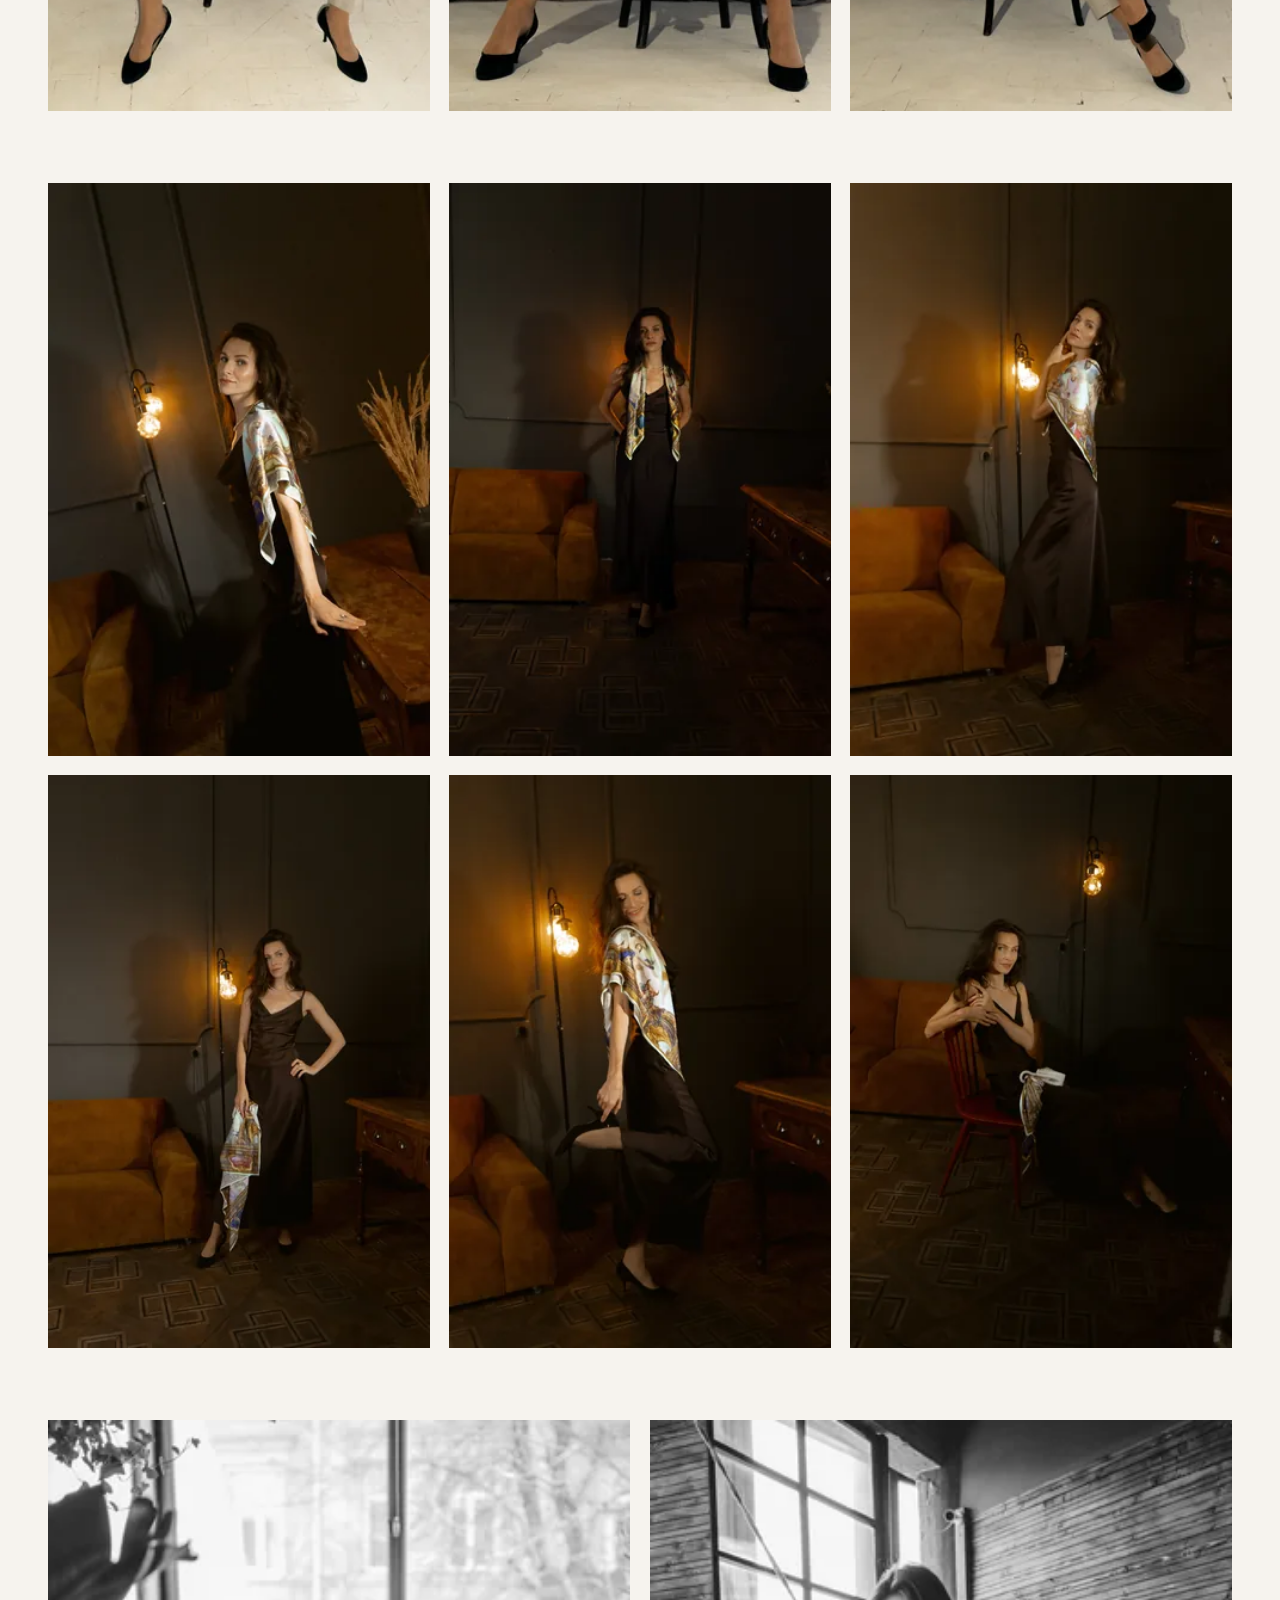
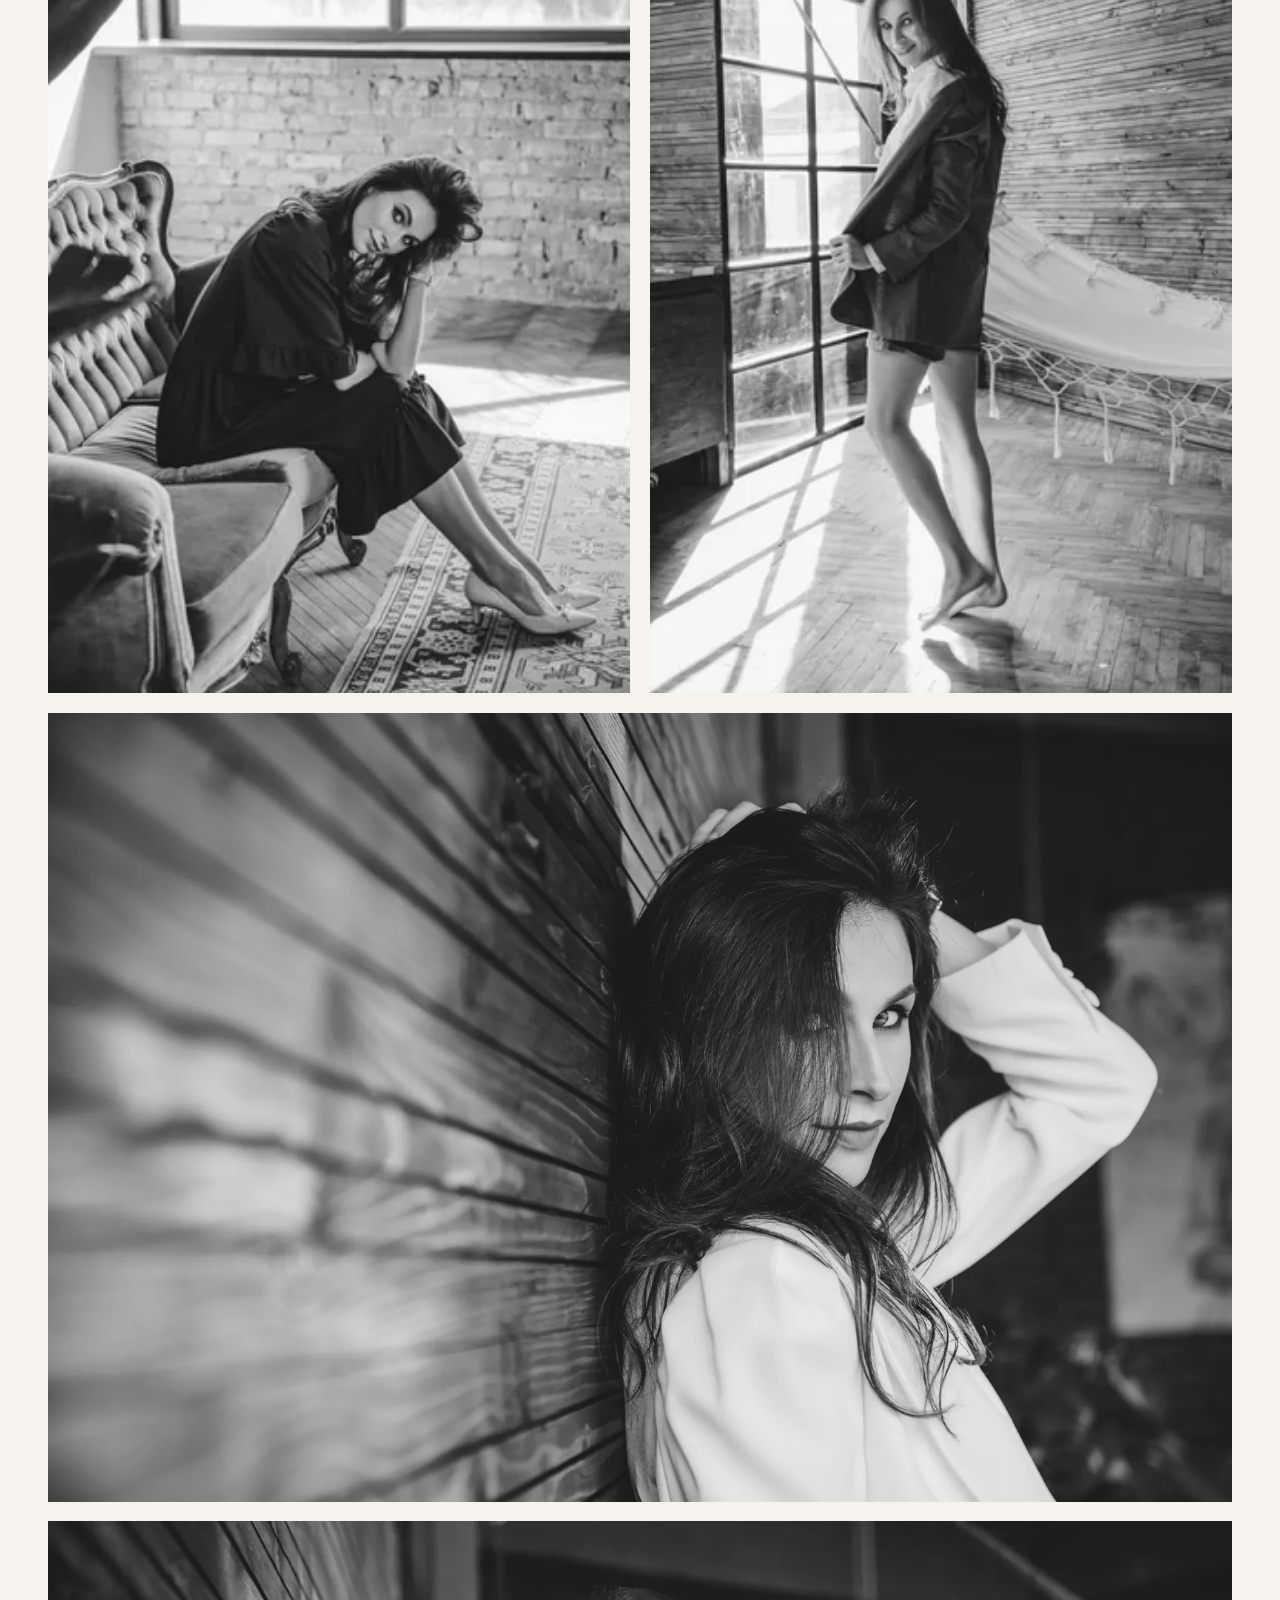
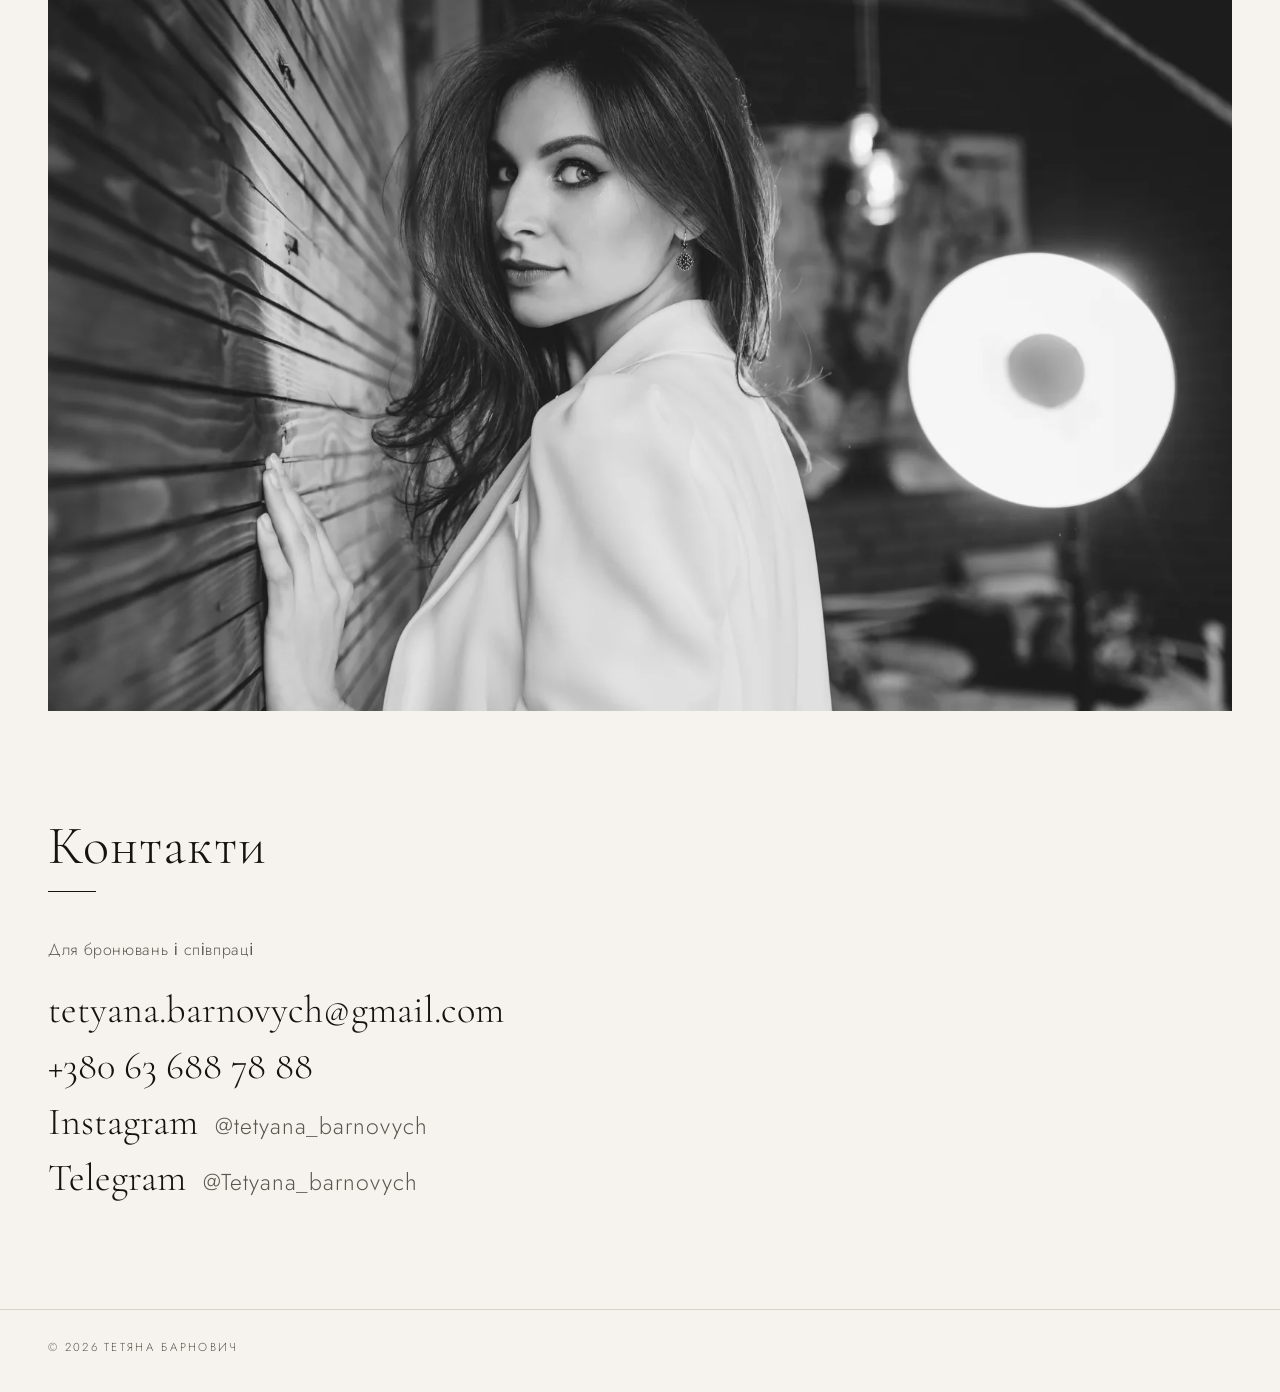
==== commit 11b5c06c: "Contacts: add Instagram and Telegram links Co-Authored-By: Claude Fable 5.1 <noreply@anthropic.com> " ====
--- a/site/ua/index.html
+++ b/site/ua/index.html
@@ -20,7 +20,7 @@
   <link rel="preconnect" href="https://fonts.googleapis.com">
   <link rel="preconnect" href="https://fonts.gstatic.com" crossorigin>
   <link href="https://fonts.googleapis.com/css2?family=Cormorant+Garamond:ital,wght@0,300;0,400;0,500;1,300;1,400&family=Jost:wght@300;400;500&display=swap" rel="stylesheet">
-  <link rel="stylesheet" href="../style.css?v=8">
+  <link rel="stylesheet" href="../style.css?v=9">
   <link rel="preload" as="image" href="../img/hero-1200.webp" imagesrcset="../img/hero-1200.webp 1200w, ../img/hero-2000.webp 2000w, ../img/hero-2600.webp 2600w" imagesizes="100vw">
 </head>
 <body>
@@ -112,6 +112,8 @@
     <ul class="contact__list">
       <li><a href="mailto:tetyana.barnovych@gmail.com">tetyana.barnovych@gmail.com</a></li>
       <li><a href="tel:+380636887888">+380 63 688 78 88</a></li>
+      <li><a href="https://www.instagram.com/tetyana_barnovych/" target="_blank" rel="noopener">Instagram <span class="contact__handle">@tetyana_barnovych</span></a></li>
+      <li><a href="https://t.me/Tetyana_barnovych" target="_blank" rel="noopener">Telegram <span class="contact__handle">@Tetyana_barnovych</span></a></li>
     </ul>
   </section>
 
--- a/site/style.css
+++ b/site/style.css
@@ -232,6 +232,7 @@
   transition: border-color .3s;
 }
 .contact__list a:hover { border-color: var(--ink); }
+.contact__handle { font-size: .6em; color: var(--ink-soft); font-family: var(--sans); letter-spacing: .04em; margin-left: .35em; }
 
 /* ---------- Footer ---------- */
 .footer {
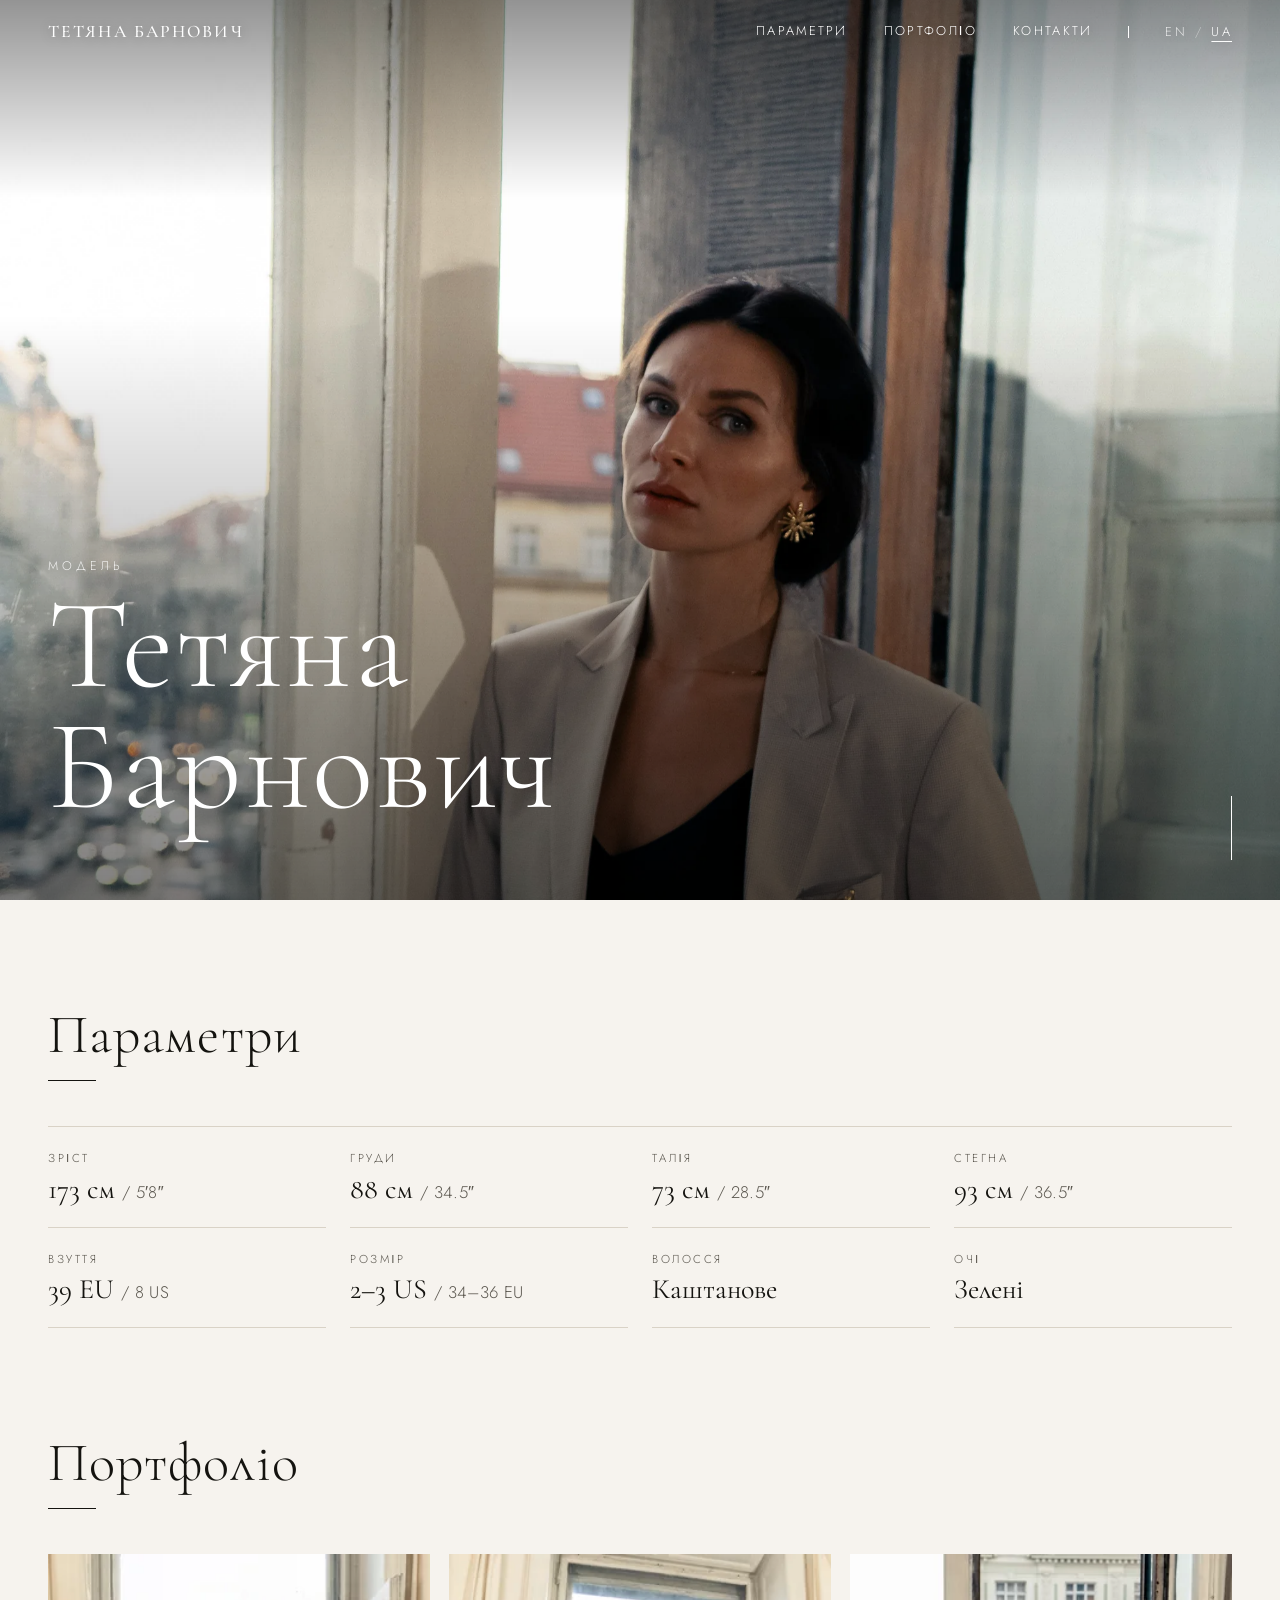
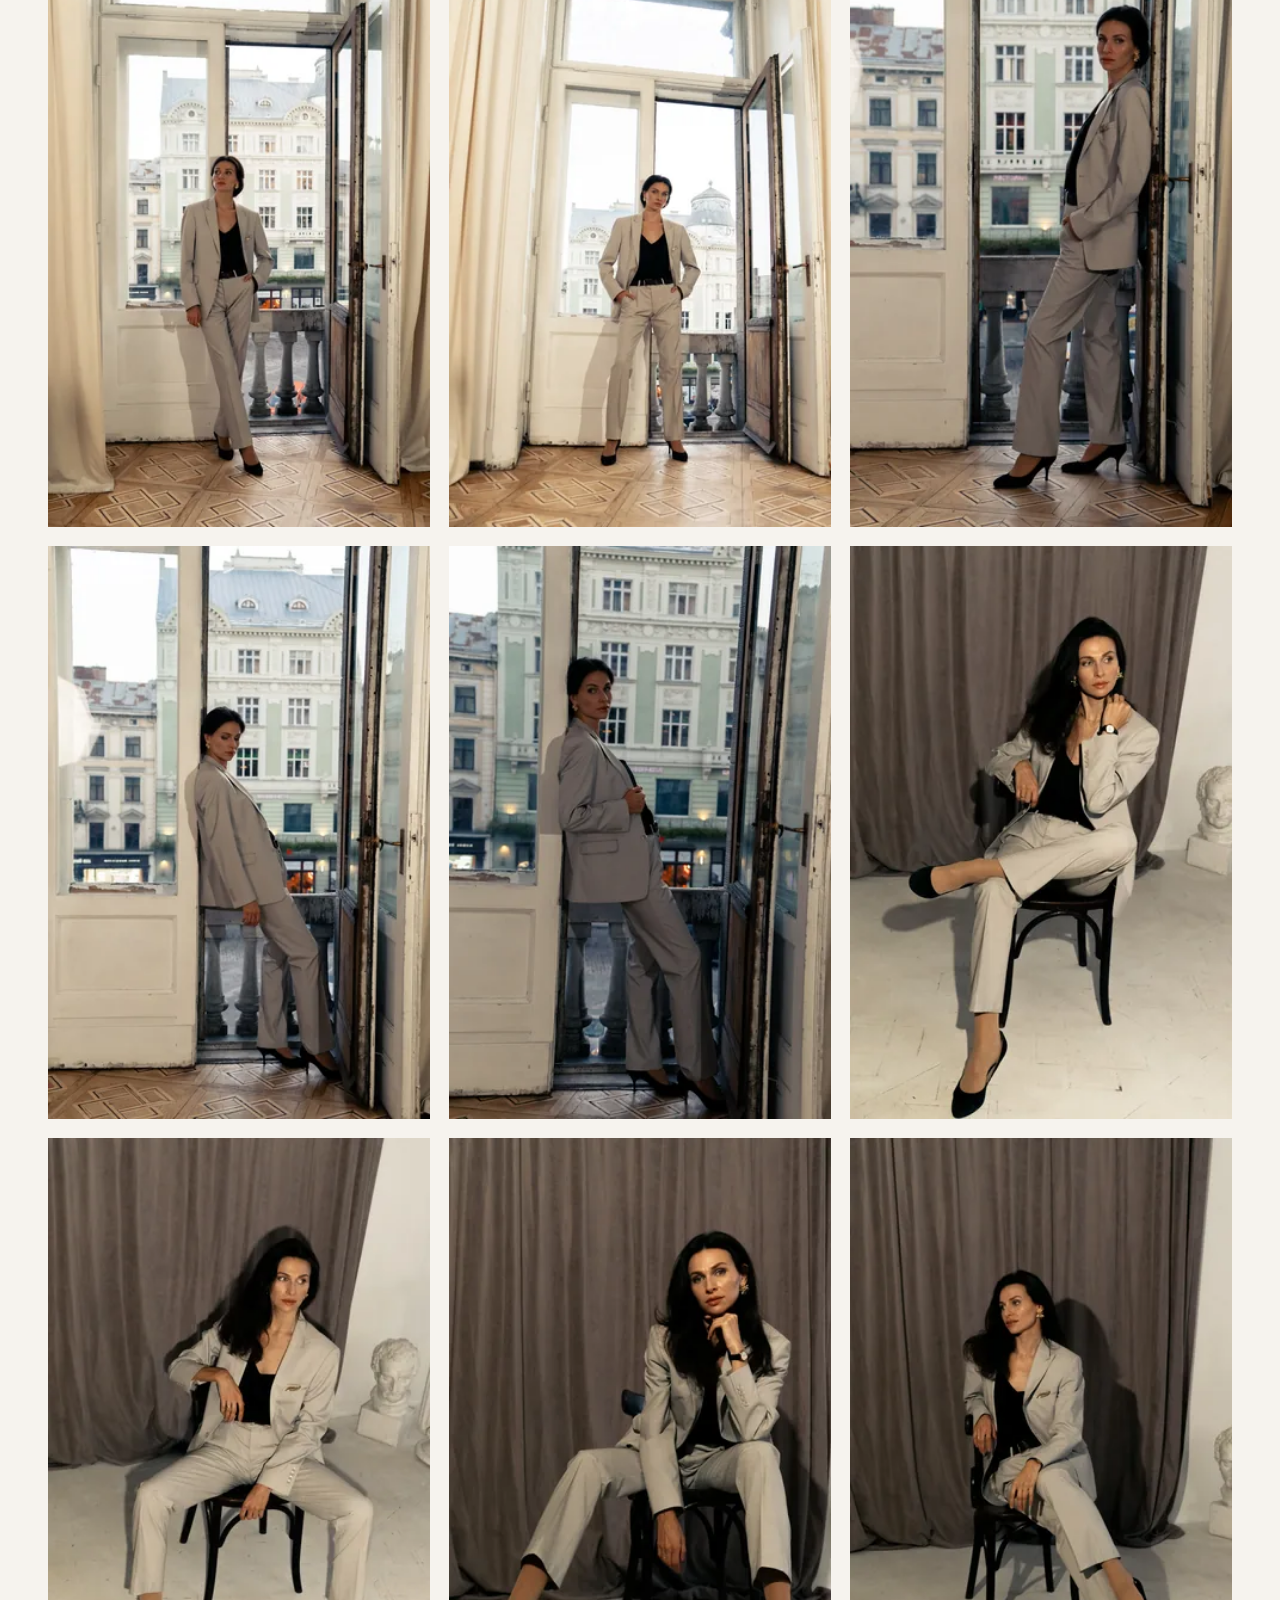
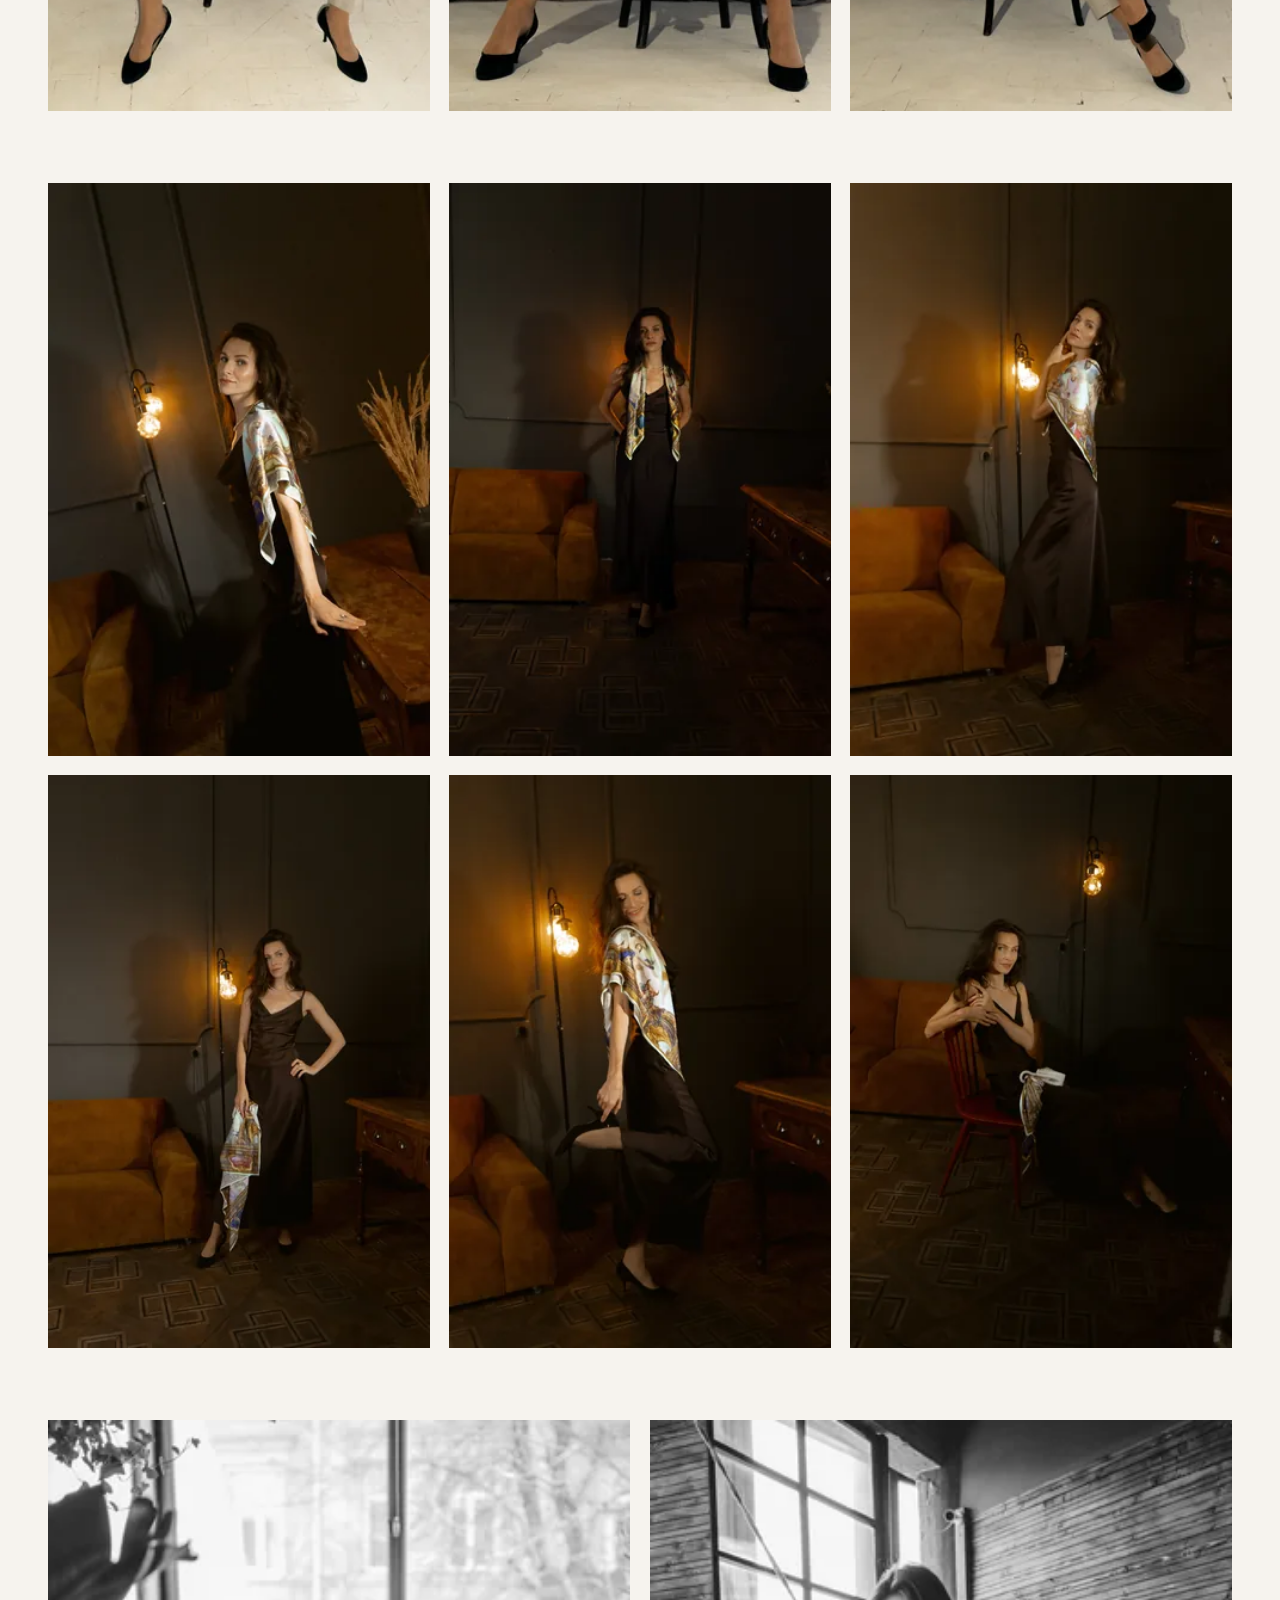
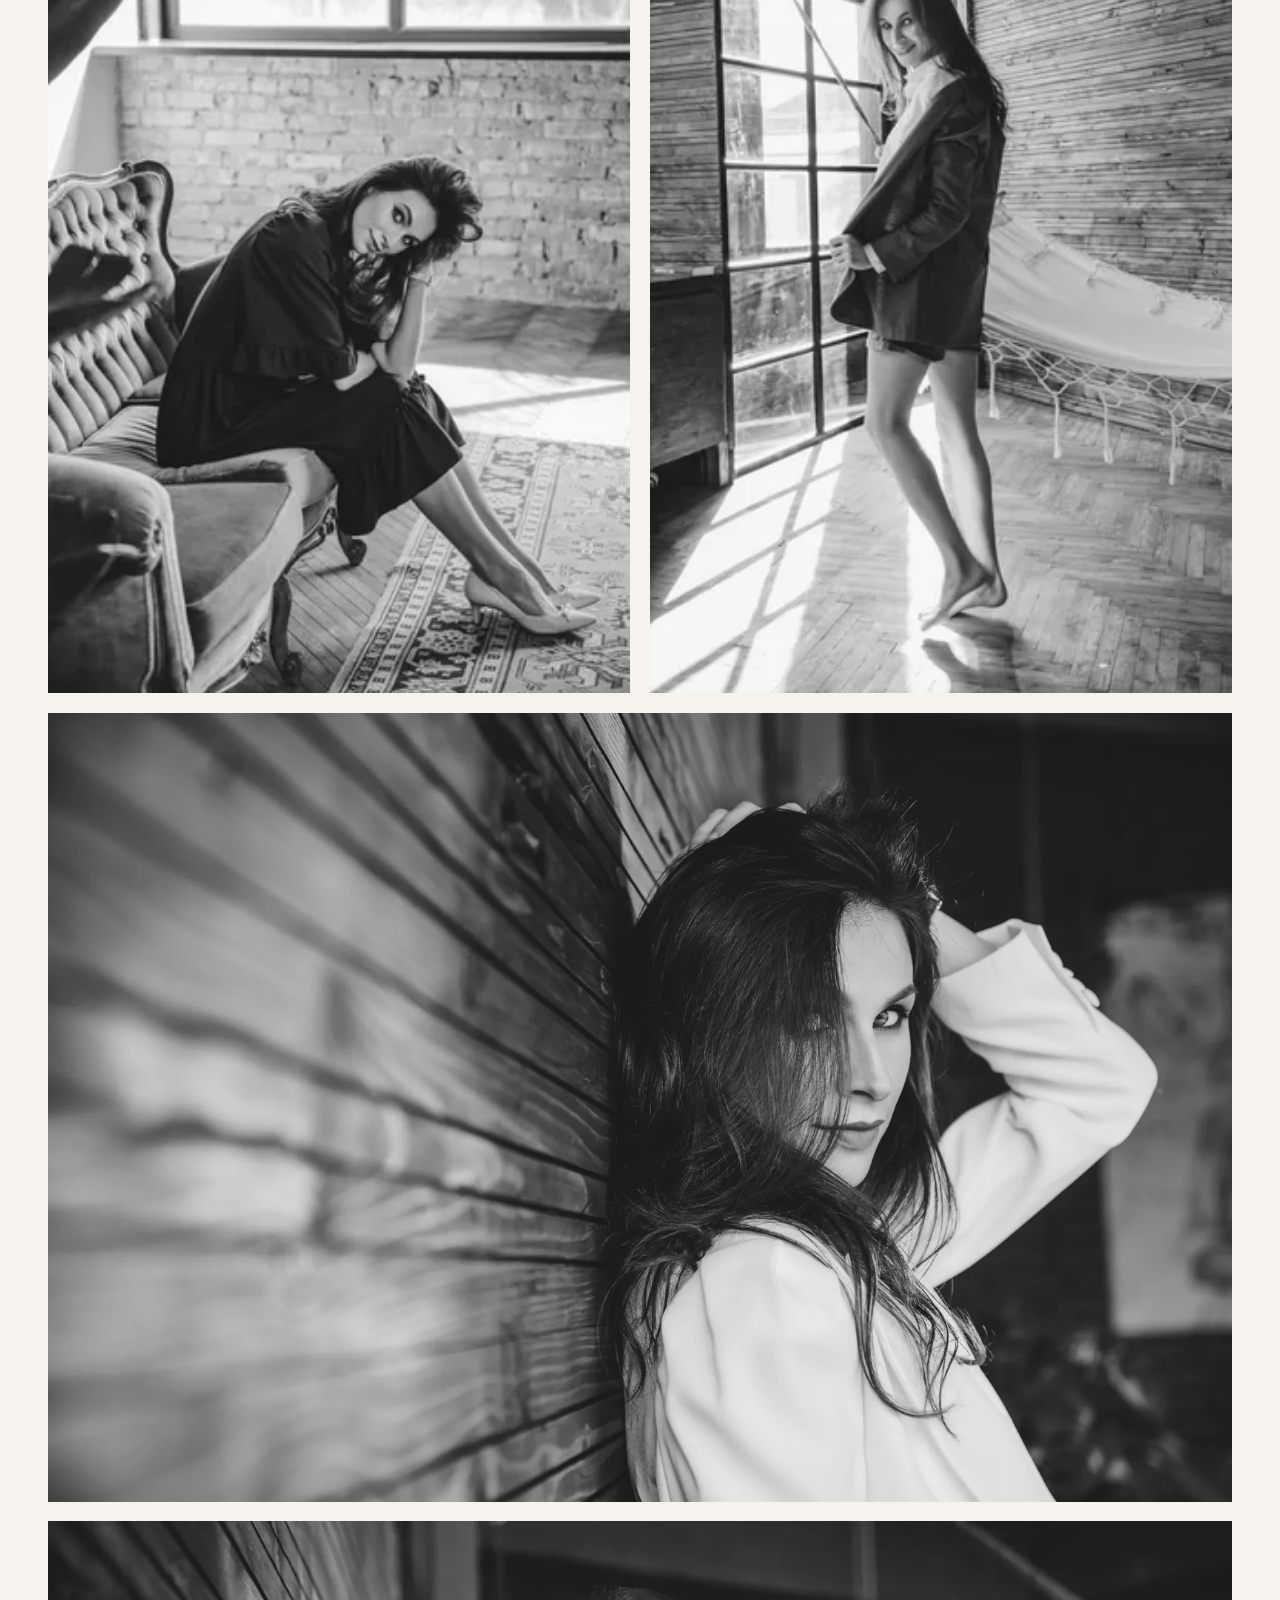
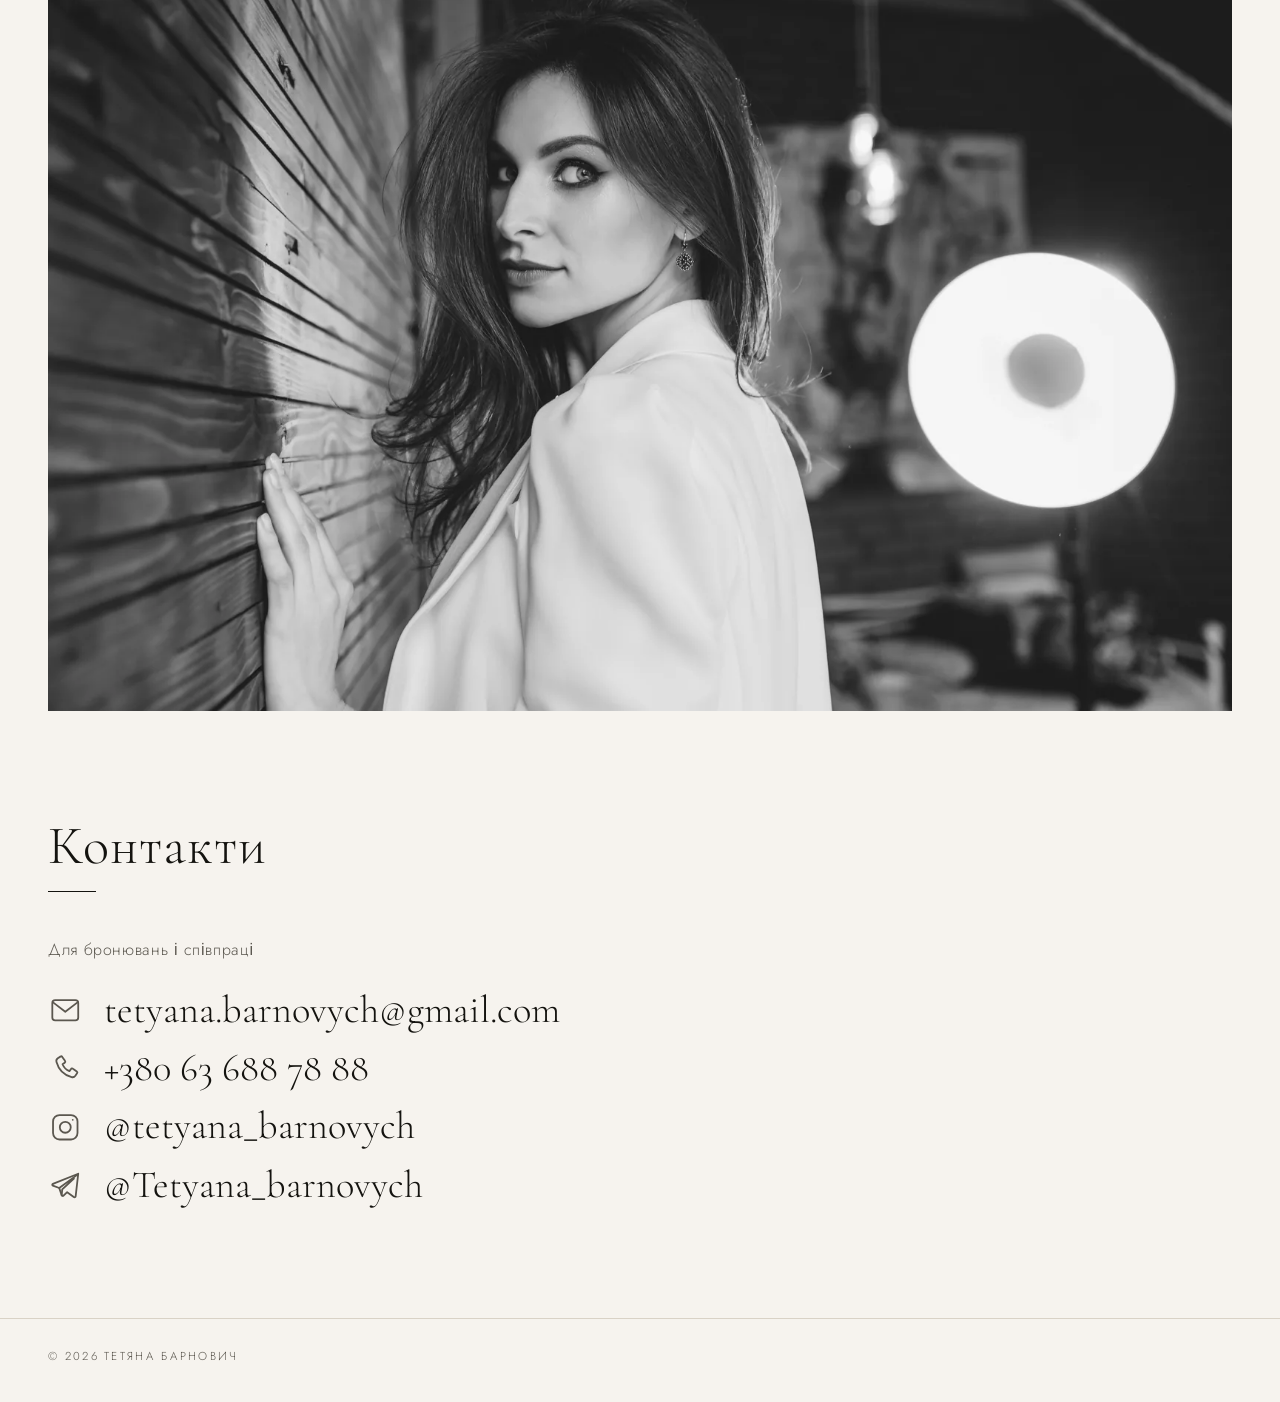
==== commit a1444f35: "Contacts: line icons for email, phone, Instagram, Telegram Co-Authored-By: Claude Fable 5.1 <noreply" ====
--- a/site/ua/index.html
+++ b/site/ua/index.html
@@ -20,7 +20,7 @@
   <link rel="preconnect" href="https://fonts.googleapis.com">
   <link rel="preconnect" href="https://fonts.gstatic.com" crossorigin>
   <link href="https://fonts.googleapis.com/css2?family=Cormorant+Garamond:ital,wght@0,300;0,400;0,500;1,300;1,400&family=Jost:wght@300;400;500&display=swap" rel="stylesheet">
-  <link rel="stylesheet" href="../style.css?v=9">
+  <link rel="stylesheet" href="../style.css?v=10">
   <link rel="preload" as="image" href="../img/hero-1200.webp" imagesrcset="../img/hero-1200.webp 1200w, ../img/hero-2000.webp 2000w, ../img/hero-2600.webp 2600w" imagesizes="100vw">
 </head>
 <body>
@@ -110,10 +110,10 @@
     <h2 class="section__title">Контакти</h2>
     <p class="contact__lead">Для бронювань і співпраці</p>
     <ul class="contact__list">
-      <li><a href="mailto:tetyana.barnovych@gmail.com">tetyana.barnovych@gmail.com</a></li>
-      <li><a href="tel:+380636887888">+380 63 688 78 88</a></li>
-      <li><a href="https://www.instagram.com/tetyana_barnovych/" target="_blank" rel="noopener">Instagram <span class="contact__handle">@tetyana_barnovych</span></a></li>
-      <li><a href="https://t.me/Tetyana_barnovych" target="_blank" rel="noopener">Telegram <span class="contact__handle">@Tetyana_barnovych</span></a></li>
+      <li><a href="mailto:tetyana.barnovych@gmail.com"><svg class="contact__icon" viewBox="0 0 24 24" fill="none" stroke="currentColor" stroke-width="1.25" stroke-linecap="round" stroke-linejoin="round" aria-hidden="true"><rect x="3" y="5" width="18" height="14" rx="2"/><path d="M3.5 6.5 12 13l8.5-6.5"/></svg><span>tetyana.barnovych@gmail.com</span></a></li>
+      <li><a href="tel:+380636887888"><svg class="contact__icon" viewBox="0 0 24 24" fill="none" stroke="currentColor" stroke-width="1.25" stroke-linecap="round" stroke-linejoin="round" aria-hidden="true"><path d="M8.6 3.9c.4-.3 1-.2 1.3.2l1.9 2.7c.3.4.2 1-.2 1.3l-1.5 1.1c.9 2.2 2.6 3.9 4.8 4.8l1.1-1.5c.3-.4.9-.5 1.3-.2l2.7 1.9c.4.3.5.9.2 1.3l-1.2 1.7c-.6.8-1.6 1.2-2.6.9C11.3 16.7 7.3 12.7 5.9 7.6c-.3-1 .1-2 .9-2.6z"/></svg><span>+380 63 688 78 88</span></a></li>
+      <li><a href="https://www.instagram.com/tetyana_barnovych/" target="_blank" rel="noopener" aria-label="Instagram"><svg class="contact__icon" viewBox="0 0 24 24" fill="none" stroke="currentColor" stroke-width="1.25" stroke-linecap="round" stroke-linejoin="round" aria-hidden="true"><rect x="3.5" y="3.5" width="17" height="17" rx="4.5"/><circle cx="12" cy="12" r="3.8"/><circle cx="17.2" cy="6.8" r=".6" fill="currentColor" stroke="none"/></svg><span>@tetyana_barnovych</span></a></li>
+      <li><a href="https://t.me/Tetyana_barnovych" target="_blank" rel="noopener" aria-label="Telegram"><svg class="contact__icon" viewBox="0 0 24 24" fill="none" stroke="currentColor" stroke-width="1.25" stroke-linecap="round" stroke-linejoin="round" aria-hidden="true"><path d="M21 4 3.4 11c-.6.3-.6 1 0 1.3l4.4 1.6 1.7 5c.2.6.9.7 1.3.3l2.5-2.4 4.6 3.4c.5.4 1.2.1 1.3-.5L21 4z"/><path d="M7.8 13.9 20.5 4.6M9.5 18.9l.4-4 8.1-7.6"/></svg><span>@Tetyana_barnovych</span></a></li>
     </ul>
   </section>
 
--- a/site/style.css
+++ b/site/style.css
@@ -225,14 +225,23 @@
 .contact__list { list-style: none; margin: 0; padding: 0; }
 .contact__list li { margin: 0 0 10px; }
 .contact__list a {
+  display: inline-flex; align-items: center; gap: .55em;
   font-family: var(--serif);
   font-size: clamp(1.6rem, 3.2vw, 2.4rem);
   line-height: 1.2;
+}
+.contact__list a span {
   border-bottom: 1px solid transparent;
   transition: border-color .3s;
 }
-.contact__list a:hover { border-color: var(--ink); }
-.contact__handle { font-size: .6em; color: var(--ink-soft); font-family: var(--sans); letter-spacing: .04em; margin-left: .35em; }
+.contact__list a:hover span { border-color: var(--ink); }
+.contact__icon {
+  flex: 0 0 auto;
+  width: .9em; height: .9em;
+  color: var(--ink-soft);
+  transition: color .3s;
+}
+.contact__list a:hover .contact__icon { color: var(--ink); }
 
 /* ---------- Footer ---------- */
 .footer {
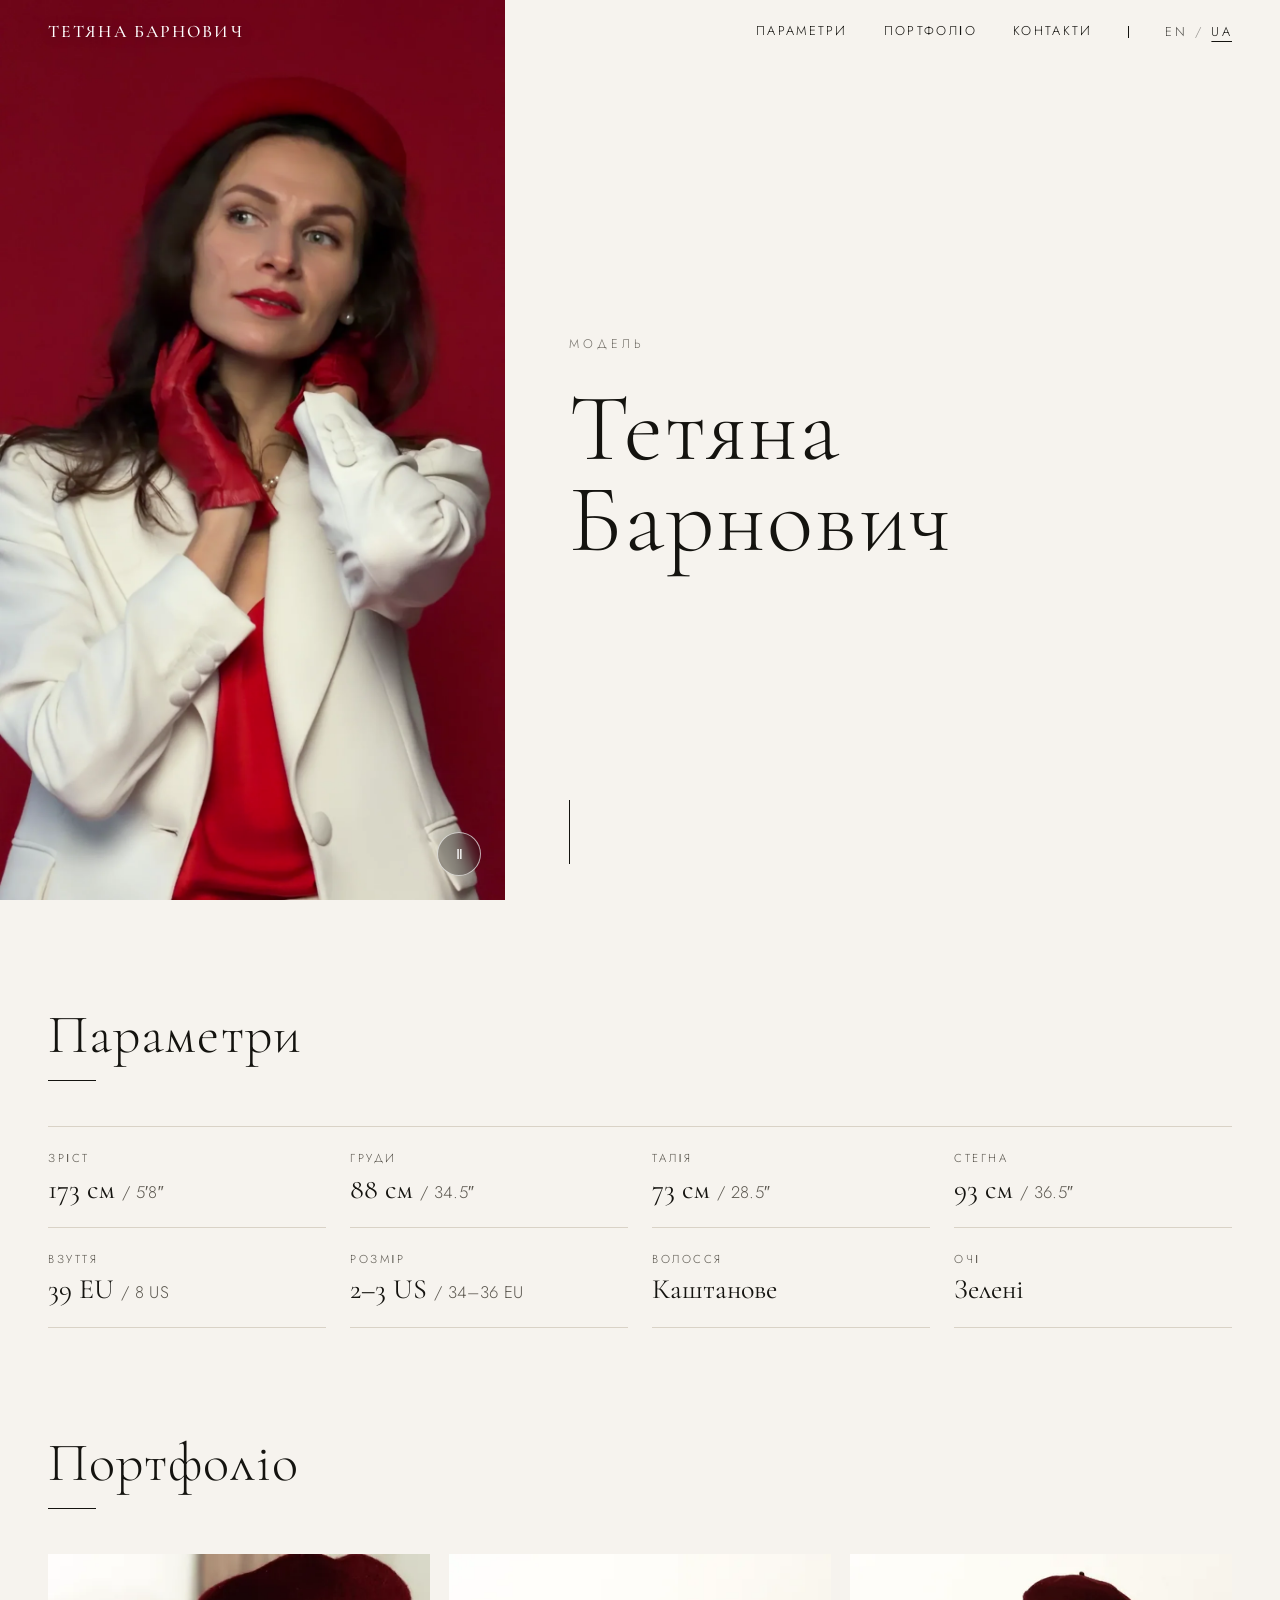
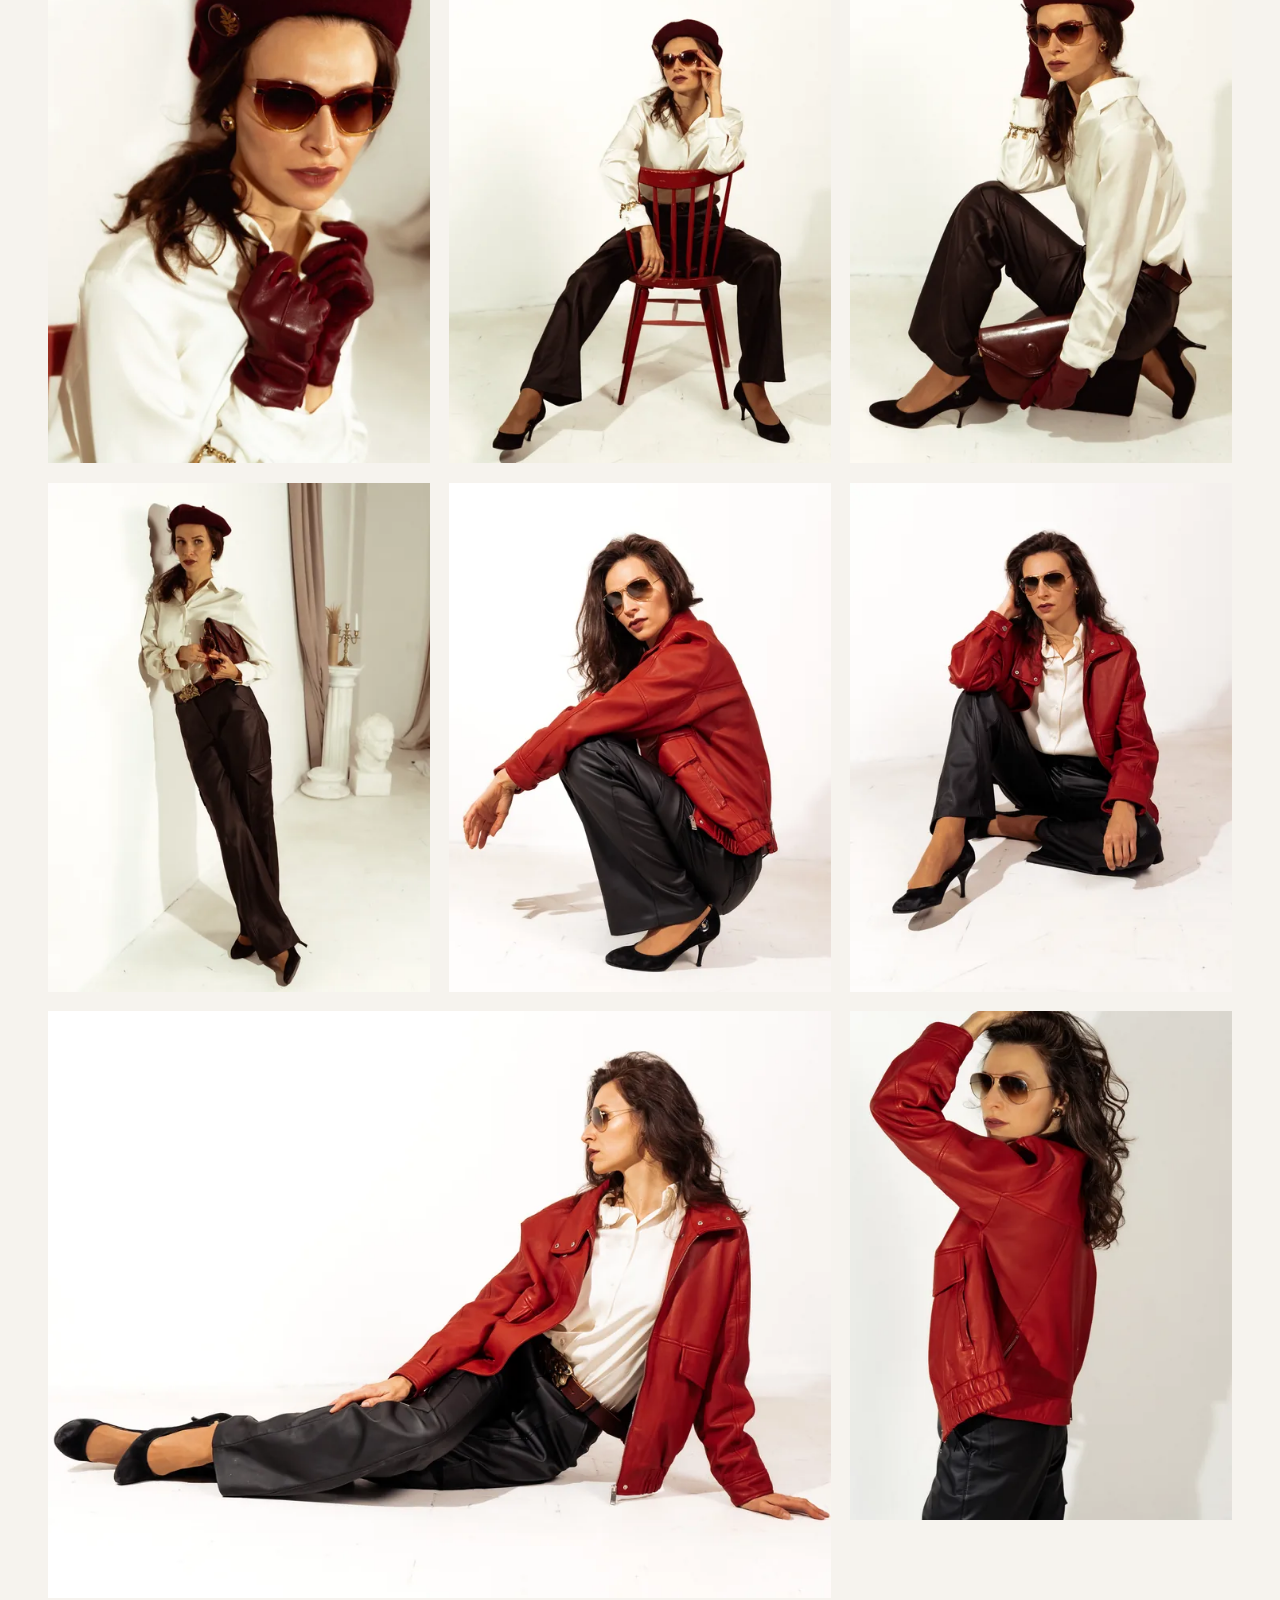
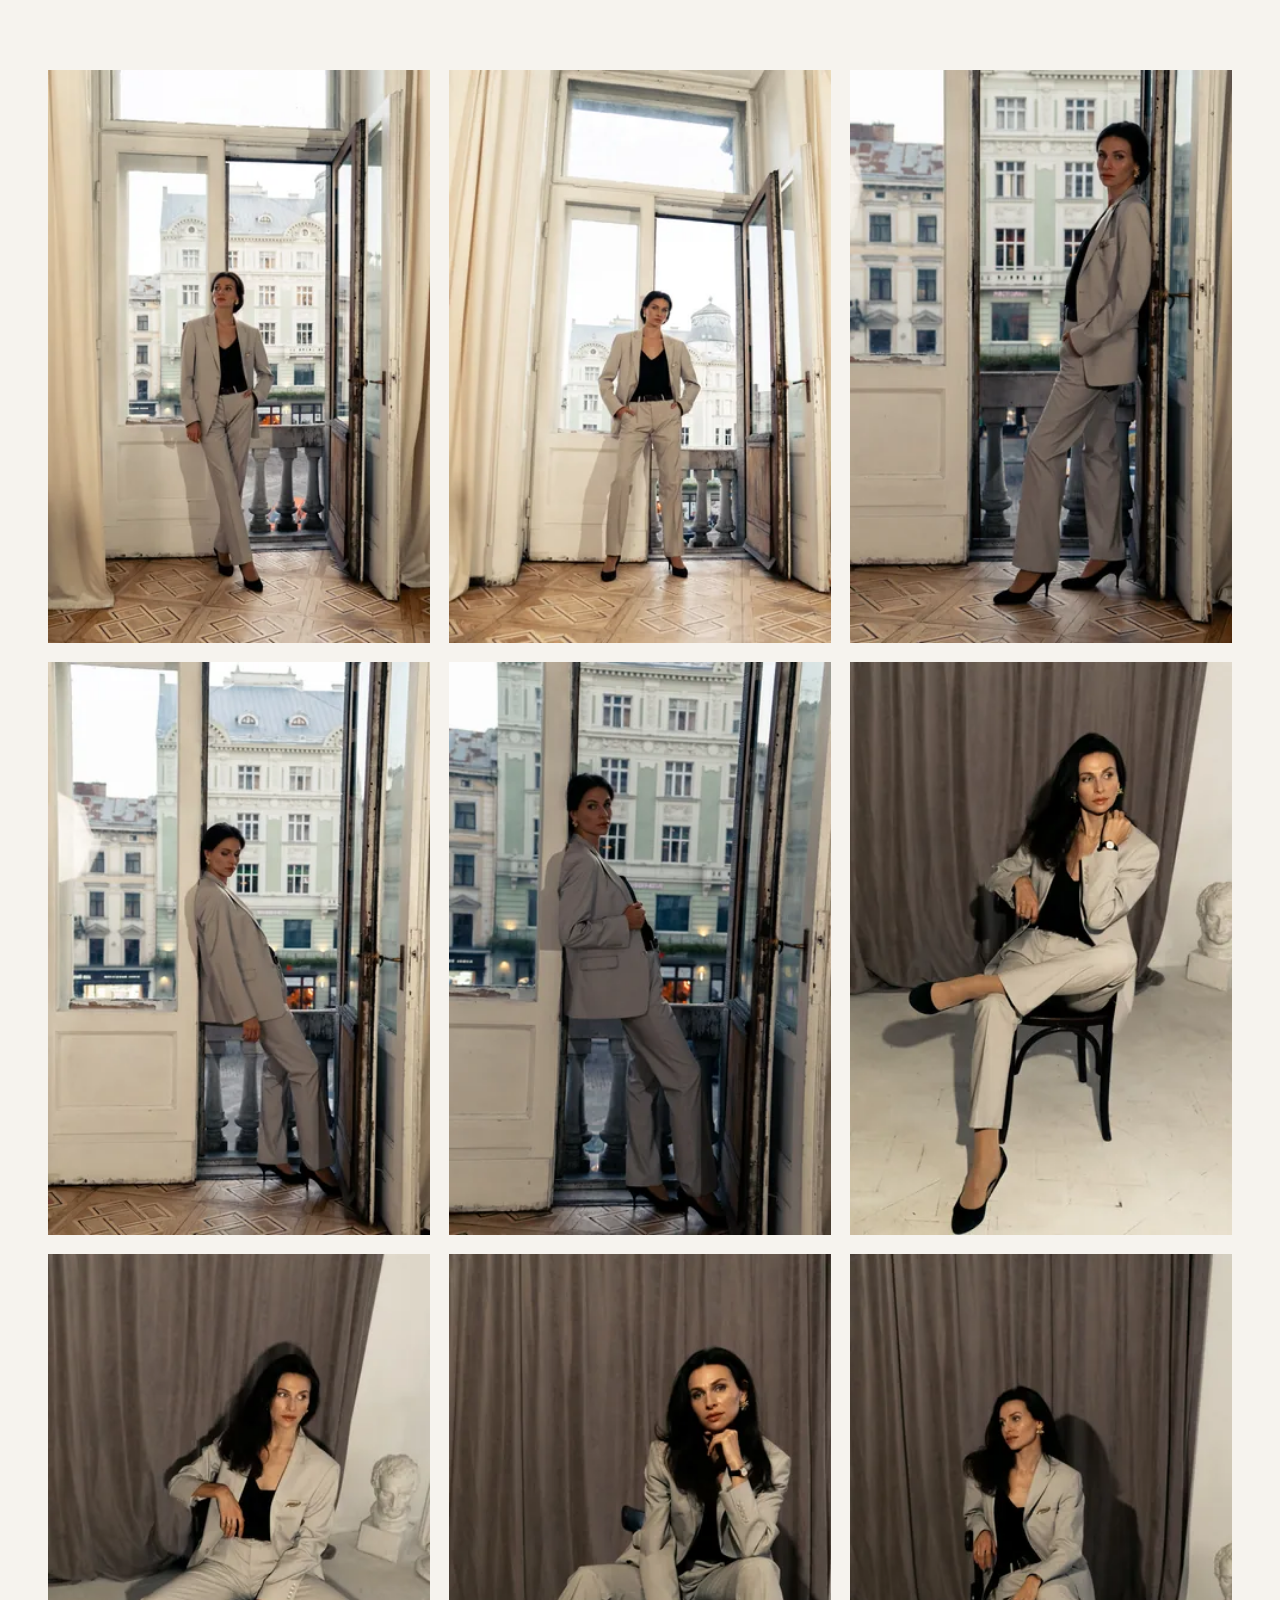
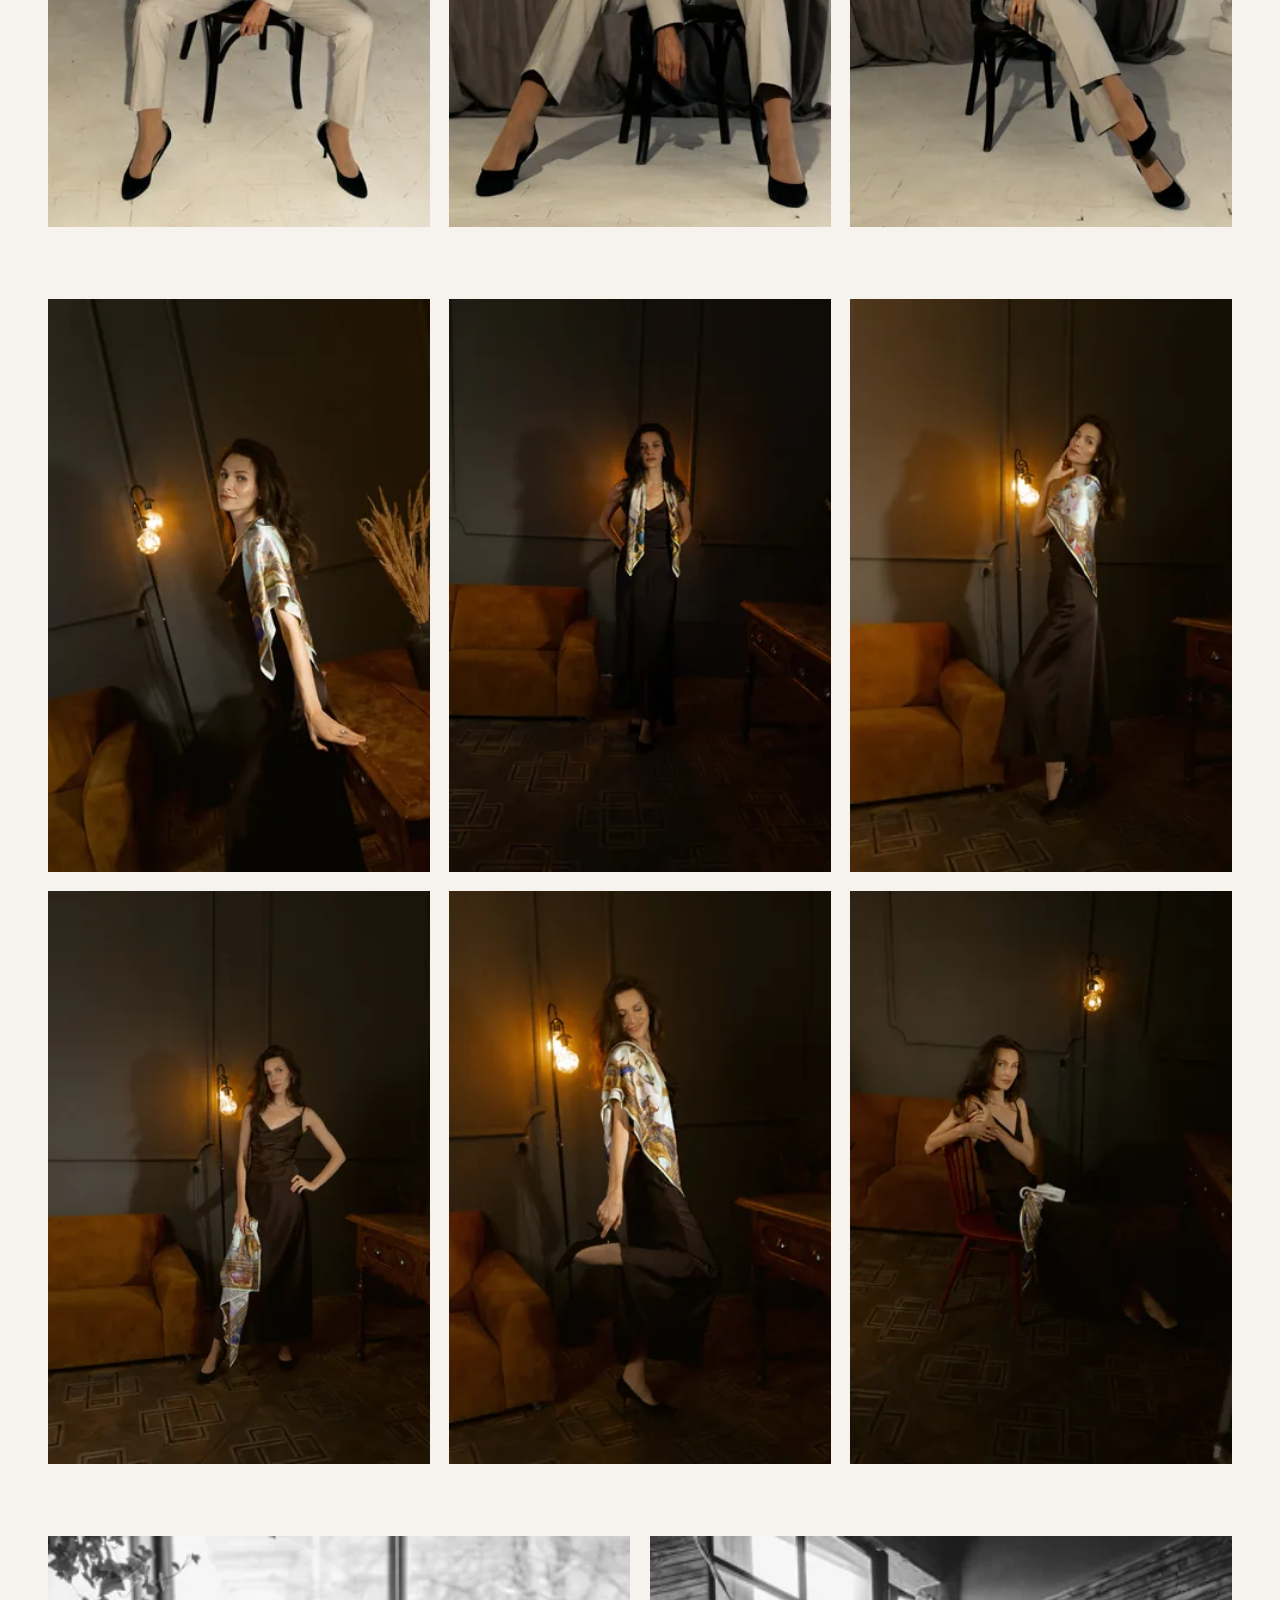
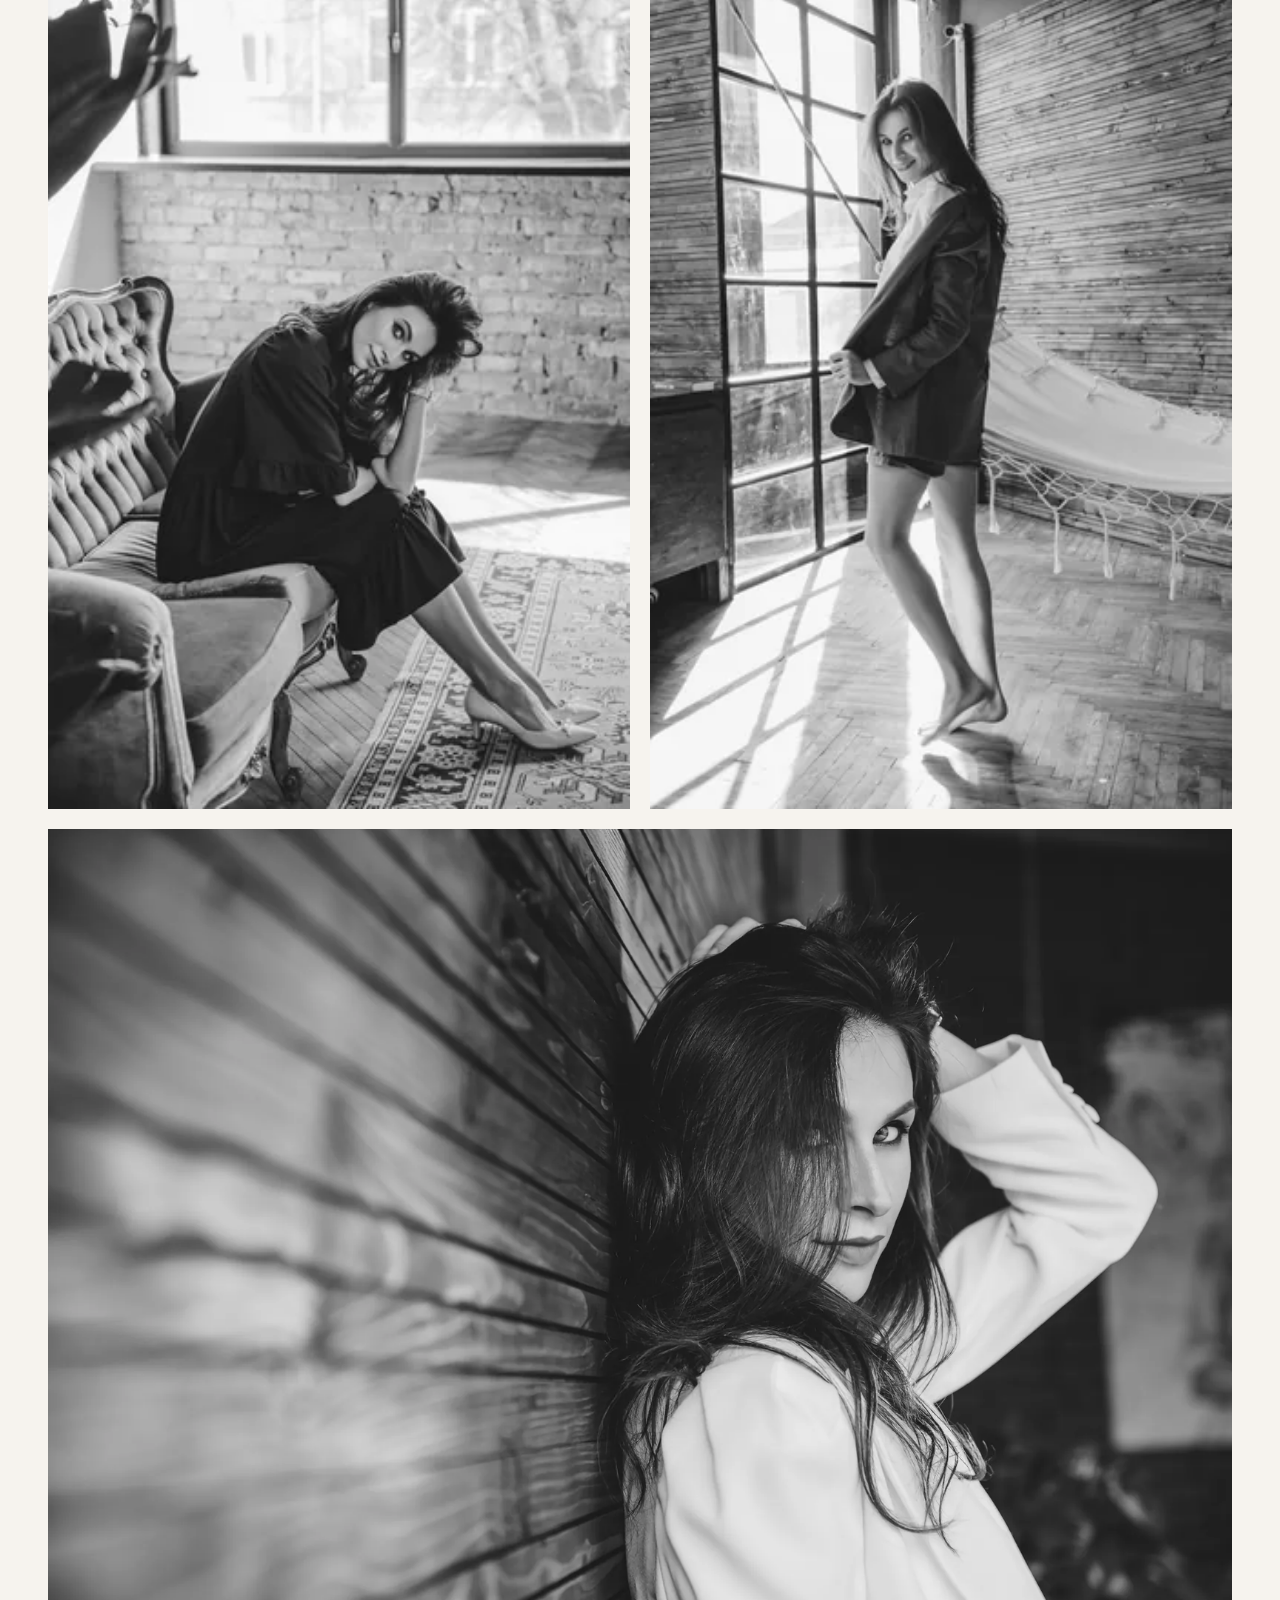
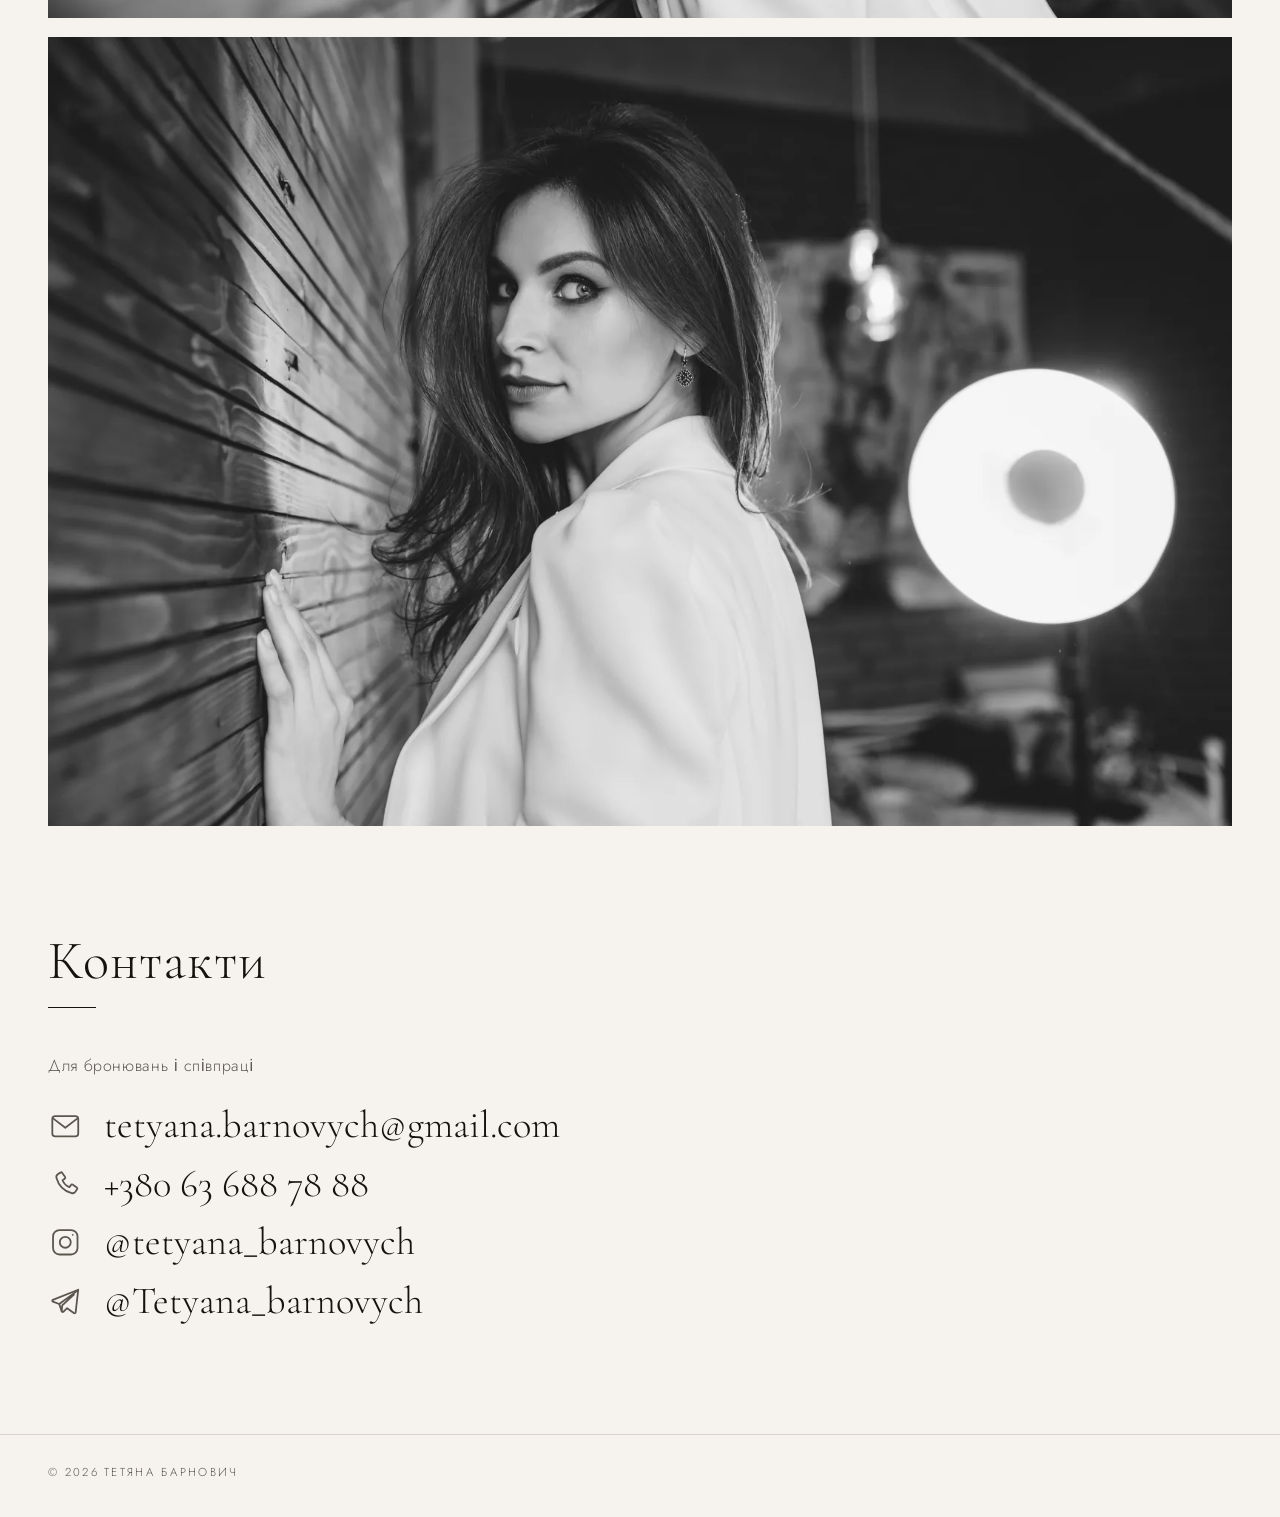
==== commit c65b3ead: "Add portfolio shoot and responsive video hero" ====
--- a/site/ua/index.html
+++ b/site/ua/index.html
@@ -20,8 +20,8 @@
   <link rel="preconnect" href="https://fonts.googleapis.com">
   <link rel="preconnect" href="https://fonts.gstatic.com" crossorigin>
   <link href="https://fonts.googleapis.com/css2?family=Cormorant+Garamond:ital,wght@0,300;0,400;0,500;1,300;1,400&family=Jost:wght@300;400;500&display=swap" rel="stylesheet">
-  <link rel="stylesheet" href="../style.css?v=10">
-  <link rel="preload" as="image" href="../img/hero-1200.webp" imagesrcset="../img/hero-1200.webp 1200w, ../img/hero-2000.webp 2000w, ../img/hero-2600.webp 2600w" imagesizes="100vw">
+  <link rel="stylesheet" href="../style.css?v=11">
+  <link rel="preload" as="image" href="../img/hero-video-poster.webp">
 </head>
 <body>
 
@@ -43,14 +43,15 @@
 
   <section class="hero">
     <div class="hero__media">
-    <img class="hero__img"
-         src="../img/hero-1200.webp"
-         srcset="../img/hero-1200.webp 1200w, ../img/hero-2000.webp 2000w, ../img/hero-2600.webp 2600w"
-         sizes="100vw"
-         alt="Тетяна Барнович"
-         fetchpriority="high">
+      <video class="hero__video" muted loop playsinline preload="none"
+             poster="../img/hero-video-poster.webp" aria-hidden="true">
+        <source src="../video/hero.mp4" type="video/mp4">
+      </video>
+      <button class="hero__playback" type="button" aria-label="Відтворити відео"
+              data-pause="Призупинити відео" data-play="Відтворити відео" hidden>
+        <span class="hero__playback-icon" aria-hidden="true">▶</span>
+      </button>
     </div>
-    <div class="hero__shade" aria-hidden="true"></div>
     <div class="hero__overlay">
       <p class="hero__kicker"><span>Модель</span></p>
       <h1 class="hero__name"><span class="hero__line"><span>Тетяна</span></span><span class="hero__line"><span>Барнович</span></span></h1>
@@ -76,6 +77,17 @@
 
   <section class="section portfolio" id="portfolio">
     <h2 class="section__title">Портфоліо</h2>
+
+    <div class="gallery gallery--featured" data-shoot="4" id="shoot-4">
+      <a class="gallery__item" href="../img/november-8173-1600.webp" data-w="4000" data-h="5333"><img loading="lazy" src="../img/november-8173-480.webp" srcset="../img/november-8173-480.webp 480w, ../img/november-8173-960.webp 960w, ../img/november-8173-1600.webp 1600w" sizes="(min-width: 900px) 33vw, (min-width: 600px) 50vw, 100vw" alt="Тетяна Барнович, студійний портрет у бордовому береті" width="4000" height="5333"></a>
+      <a class="gallery__item" href="../img/november-8174-1600.webp" data-w="4000" data-h="5333"><img loading="lazy" src="../img/november-8174-480.webp" srcset="../img/november-8174-480.webp 480w, ../img/november-8174-960.webp 960w, ../img/november-8174-1600.webp 1600w" sizes="(min-width: 900px) 33vw, (min-width: 600px) 50vw, 100vw" alt="Тетяна Барнович, студійний портрет у бордовому береті" width="4000" height="5333"></a>
+      <a class="gallery__item" href="../img/november-8177-1600.webp" data-w="3510" data-h="4680"><img loading="lazy" src="../img/november-8177-480.webp" srcset="../img/november-8177-480.webp 480w, ../img/november-8177-960.webp 960w, ../img/november-8177-1600.webp 1600w" sizes="(min-width: 900px) 33vw, (min-width: 600px) 50vw, 100vw" alt="Тетяна Барнович, студійний портрет у бордовому береті" width="3510" height="4680"></a>
+      <a class="gallery__item" href="../img/november-8179-1600.webp" data-w="3809" data-h="5079"><img loading="lazy" src="../img/november-8179-480.webp" srcset="../img/november-8179-480.webp 480w, ../img/november-8179-960.webp 960w, ../img/november-8179-1600.webp 1600w" sizes="(min-width: 900px) 33vw, (min-width: 600px) 50vw, 100vw" alt="Тетяна Барнович, студійний портрет у бордовому береті" width="3809" height="5079"></a>
+      <a class="gallery__item" href="../img/november-8181-1600.webp" data-w="3280" data-h="4373"><img loading="lazy" src="../img/november-8181-480.webp" srcset="../img/november-8181-480.webp 480w, ../img/november-8181-960.webp 960w, ../img/november-8181-1600.webp 1600w" sizes="(min-width: 900px) 33vw, (min-width: 600px) 50vw, 100vw" alt="Тетяна Барнович, студійний портрет у червоній шкіряній куртці" width="3280" height="4373"></a>
+      <a class="gallery__item" href="../img/november-8185-1600.webp" data-w="3587" data-h="4782"><img loading="lazy" src="../img/november-8185-480.webp" srcset="../img/november-8185-480.webp 480w, ../img/november-8185-960.webp 960w, ../img/november-8185-1600.webp 1600w" sizes="(min-width: 900px) 33vw, (min-width: 600px) 50vw, 100vw" alt="Тетяна Барнович, студійний портрет у червоній шкіряній куртці" width="3587" height="4782"></a>
+      <a class="gallery__item gallery__item--landscape" href="../img/november-8182-1600.webp" data-w="5333" data-h="4000"><img loading="lazy" src="../img/november-8182-480.webp" srcset="../img/november-8182-480.webp 480w, ../img/november-8182-960.webp 960w, ../img/november-8182-1600.webp 1600w" sizes="(min-width: 1280px) 780px, (min-width: 600px) 90vw, 100vw" alt="Тетяна Барнович, студійний портрет у червоній шкіряній куртці" width="5333" height="4000"></a>
+      <a class="gallery__item" href="../img/november-8226-1600.webp" data-w="4000" data-h="6000"><img loading="lazy" src="../img/november-8226-480.webp" srcset="../img/november-8226-480.webp 480w, ../img/november-8226-960.webp 960w, ../img/november-8226-1600.webp 1600w" sizes="(min-width: 900px) 33vw, (min-width: 600px) 50vw, 100vw" alt="Тетяна Барнович, студійний портрет у червоній шкіряній куртці" width="4000" height="6000"></a>
+    </div>
 
     <div class="gallery" data-shoot="1" id="shoot-1">
       <a class="gallery__item" href="../img/s1-02-1600.webp" data-w="4000" data-h="6000"><img loading="lazy" src="../img/s1-02-480.webp" srcset="../img/s1-02-480.webp 480w, ../img/s1-02-960.webp 960w, ../img/s1-02-1600.webp 1600w" sizes="(min-width: 900px) 33vw, (min-width: 600px) 50vw, 100vw" alt="Тетяна Барнович, зйомка на балконі" width="4000" height="6000"></a>
@@ -133,6 +145,6 @@
   <p class="lightbox__counter" aria-live="polite"></p>
 </div>
 
-<script src="../script.js?v=4" defer></script>
+<script src="../script.js?v=5" defer></script>
 </body>
 </html>
--- a/site/style.css
+++ b/site/style.css
@@ -83,26 +83,30 @@
 .hero {
   position: relative;
   height: 100svh;
-  min-height: 560px;
+  min-height: 520px;
   overflow: hidden;
   background: #1a1916;
 }
 .hero__media {
   position: absolute; inset: 0;
-  will-change: transform;
-}
-.hero__img {
+}
+.hero__video {
   position: absolute; inset: 0;
   width: 100%; height: 100%;
   object-fit: cover;
-  object-position: 50% 18%;
-}
-.hero__shade {
-  position: absolute; inset: 0;
-  background: #0e0d0b;
-  opacity: 0;
-  pointer-events: none;
-}
+  object-position: center;
+}
+.hero__playback {
+  position: absolute; right: 20px; bottom: 20px; z-index: 3;
+  display: grid; place-items: center;
+  width: 44px; height: 44px; padding: 0;
+  border: 1px solid rgba(255,255,255,.65); border-radius: 50%;
+  background: rgba(20,19,15,.3); color: #fff;
+  font: 14px var(--sans); cursor: pointer;
+  backdrop-filter: blur(8px);
+}
+.hero__playback[hidden] { display: none; }
+.hero__playback:focus-visible { outline: 2px solid #fff; outline-offset: 4px; }
 .hero__line {
   display: block; overflow: hidden;
   padding-bottom: .14em; margin-bottom: -.14em;
@@ -117,7 +121,9 @@
   background:
     linear-gradient(180deg, rgba(0,0,0,.42) 0%, rgba(0,0,0,0) 22%),
     linear-gradient(180deg, rgba(0,0,0,0) 35%, rgba(0,0,0,.5) 100%);
-}
+  pointer-events: none;
+}
+.hero__overlay a { pointer-events: auto; }
 .hero__kicker {
   margin: 0 0 8px;
   font-size: 0.78rem; letter-spacing: 0.32em; text-transform: uppercase; opacity: .85;
@@ -131,17 +137,45 @@
   letter-spacing: 0.02em;
 }
 .hero__scroll {
-  position: absolute; right: var(--gutter); bottom: 40px;
-  width: 1px; height: 64px; overflow: hidden;
+  position: absolute; right: var(--gutter); bottom: 88px;
+  display: flex; justify-content: center;
+  width: 44px; height: 64px; overflow: hidden;
 }
 .hero__scroll span {
-  display: block; width: 1px; height: 100%; background: #fff;
+  display: block; width: 1px; height: 100%; background: currentColor;
   animation: drop 2.2s ease-in-out infinite;
 }
 @keyframes drop {
   0% { transform: translateY(-100%); }
   50% { transform: translateY(0); }
   100% { transform: translateY(100%); }
+}
+
+/* Give the portrait film its own column on desktop and landscape screens. */
+@media (min-width: 1000px), (min-width: 640px) and (orientation: landscape) {
+  .hero {
+    --hero-height: max(320px, 100svh);
+    display: grid;
+    grid-template-columns: min(48vw, calc(var(--hero-height) * .561458)) minmax(0, 1fr);
+    height: var(--hero-height); min-height: 0;
+    background: var(--bg);
+  }
+  .hero__media { position: relative; inset: auto; }
+  .hero__overlay {
+    position: relative; inset: auto;
+    justify-content: center;
+    min-width: 0;
+    padding: clamp(64px, 12vh, 100px) clamp(28px, 5vw, 100px);
+    color: var(--ink); background: none;
+  }
+  .hero__name { font-size: clamp(3rem, 7.5vw, 9.5rem); }
+  .hero__kicker { margin-bottom: 28px; color: var(--ink-soft); }
+  .hero__scroll { left: clamp(28px, 5vw, 100px); right: auto; bottom: 36px; justify-content: flex-start; }
+  .hero__playback { right: 24px; bottom: 24px; }
+  .nav__right { margin-left: auto; color: var(--ink); text-shadow: none; }
+}
+@media (min-width: 681px) and (max-width: 999px) and (orientation: landscape) {
+  .nav__brand { visibility: hidden; }
 }
 
 /* ---------- Sections ---------- */
@@ -209,6 +243,9 @@
   .stats__list { grid-template-columns: repeat(2, 1fr); }
 }
 .gallery--two { grid-template-columns: repeat(2, 1fr); }
+.gallery--featured .gallery__item { aspect-ratio: 3 / 4; }
+.gallery--featured .gallery__item--landscape { grid-column: span 2; aspect-ratio: auto; }
+.gallery--featured .gallery__item--landscape img { object-fit: contain; background: #fff; }
 .gallery--two .gallery__item--wide { grid-column: span 2; aspect-ratio: 3 / 2; }
 @media (max-width: 900px) {
   .gallery { grid-template-columns: repeat(2, 1fr); }
@@ -217,6 +254,7 @@
 @media (max-width: 600px) {
   .gallery, .gallery--two { grid-template-columns: 1fr; }
   .gallery__item--wide, .gallery--two .gallery__item--wide { grid-column: auto; }
+  .gallery--featured .gallery__item--landscape { grid-column: auto; aspect-ratio: 4 / 3; }
 }
 
 /* ---------- Contact ---------- */
@@ -226,11 +264,13 @@
 .contact__list li { margin: 0 0 10px; }
 .contact__list a {
   display: inline-flex; align-items: center; gap: .55em;
+  max-width: 100%;
   font-family: var(--serif);
   font-size: clamp(1.6rem, 3.2vw, 2.4rem);
   line-height: 1.2;
 }
 .contact__list a span {
+  min-width: 0; overflow-wrap: anywhere;
   border-bottom: 1px solid transparent;
   transition: border-color .3s;
 }
@@ -298,12 +338,6 @@
 
 /* ---------- Motion ---------- */
 @media (prefers-reduced-motion: no-preference) {
-  .hero__img {
-    transform: scale(1.08);
-    animation: kenburns 9s cubic-bezier(.2,.6,.2,1) forwards;
-  }
-  @keyframes kenburns { to { transform: scale(1); } }
-
   .hero__line > span {
     transform: translateY(112%);
     animation: line-up 1.1s cubic-bezier(.2,.7,.1,1) forwards;
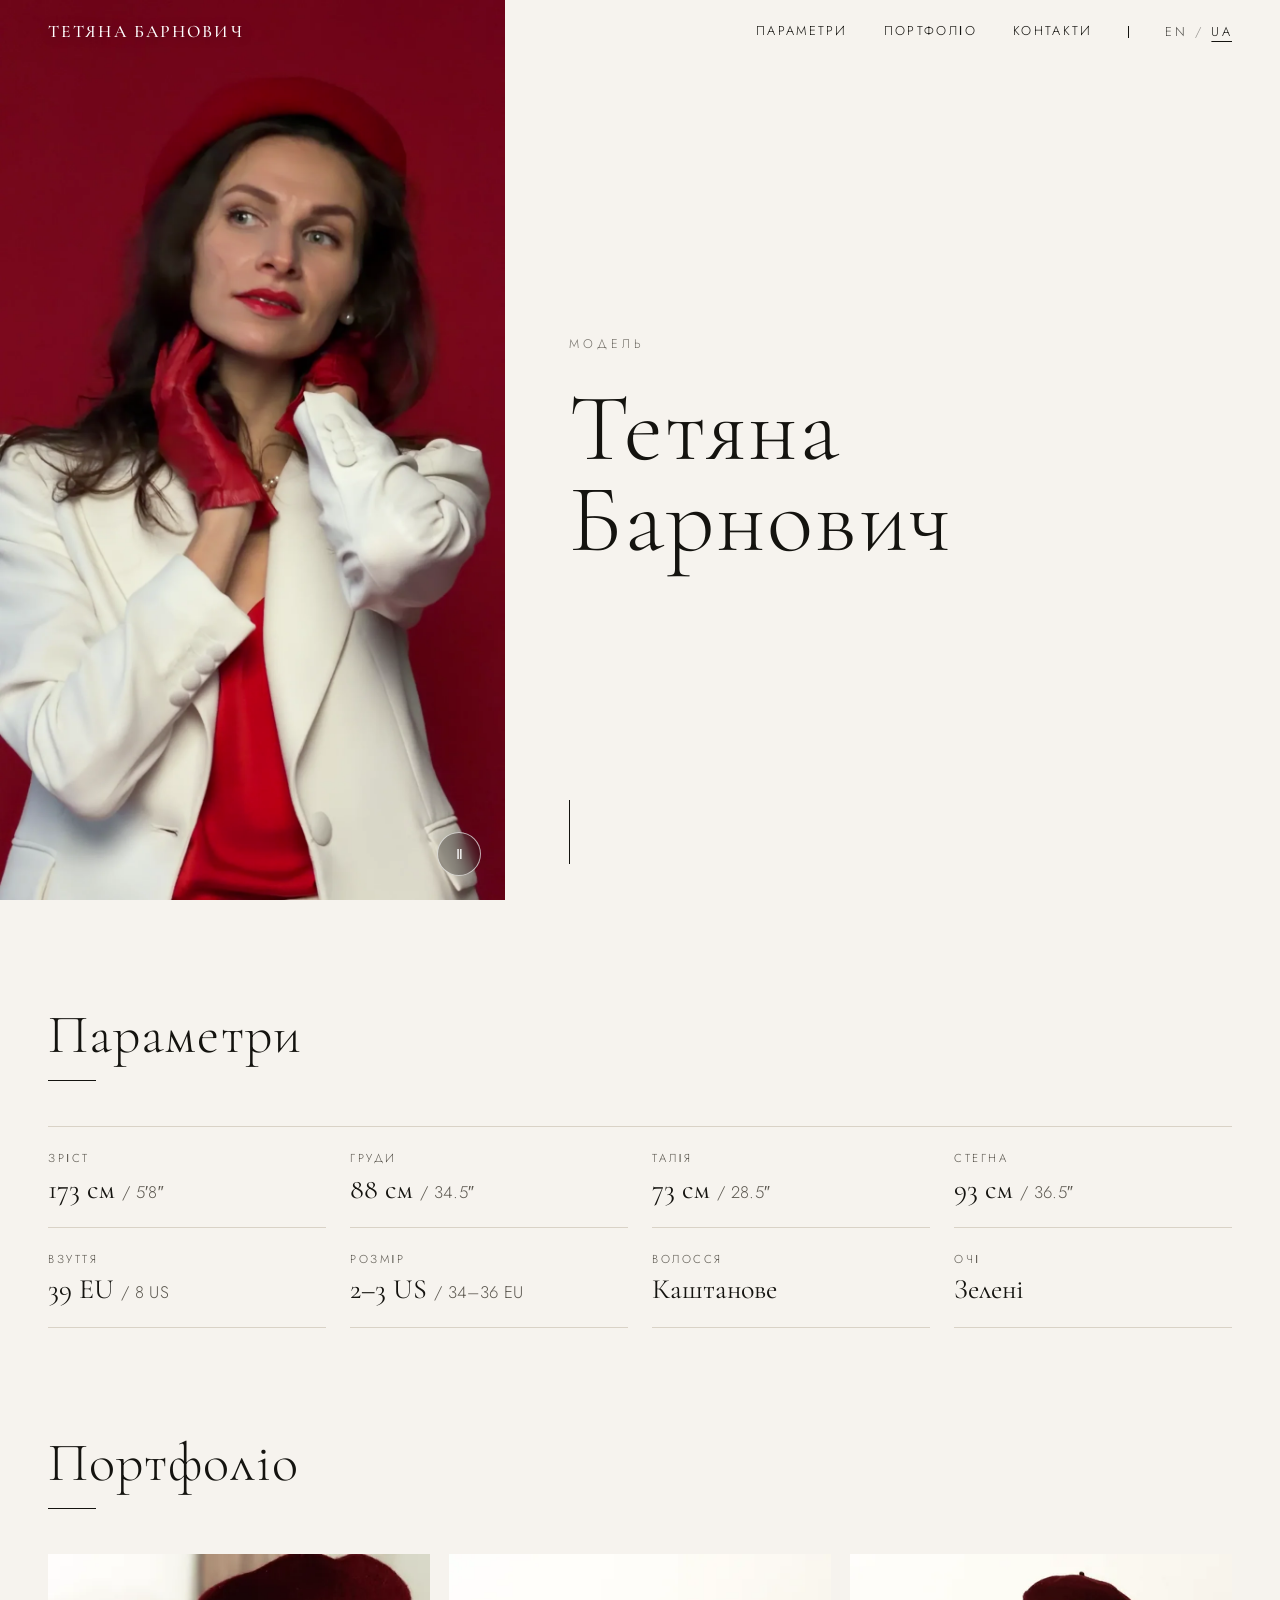
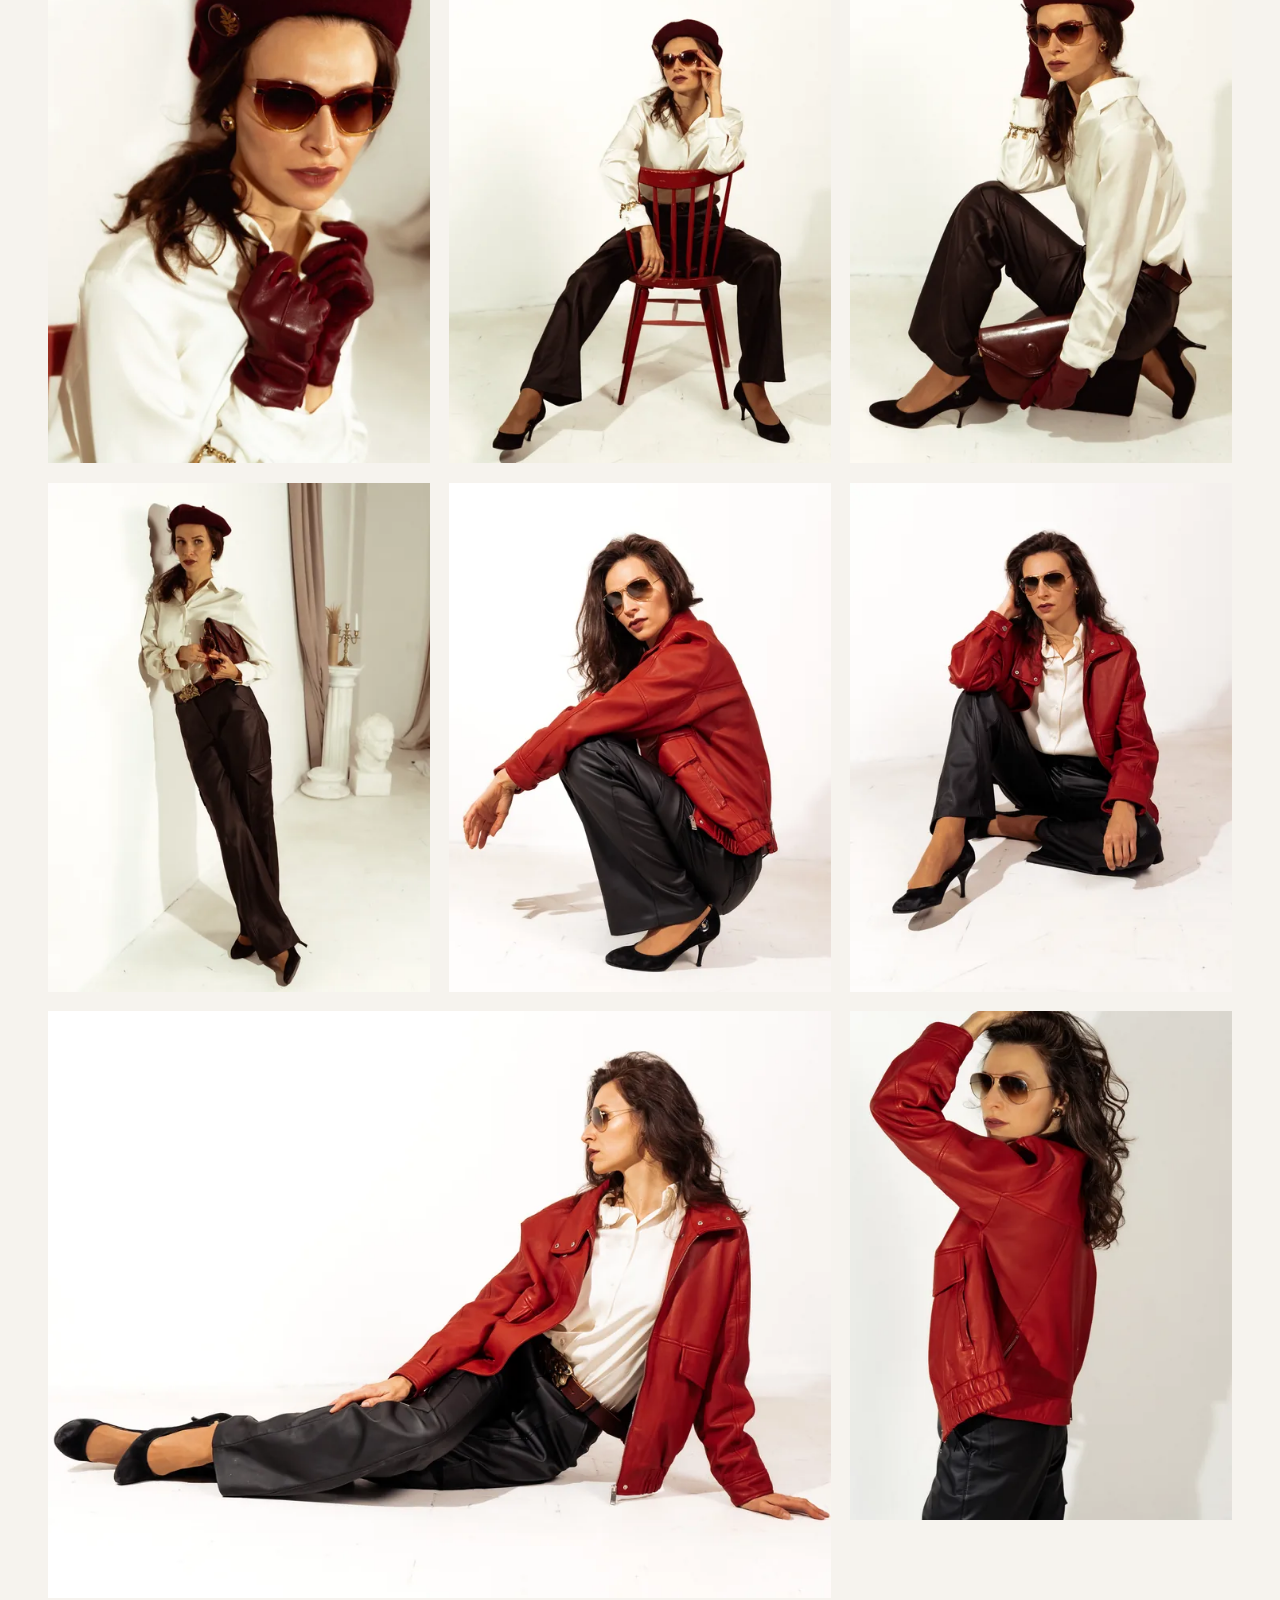
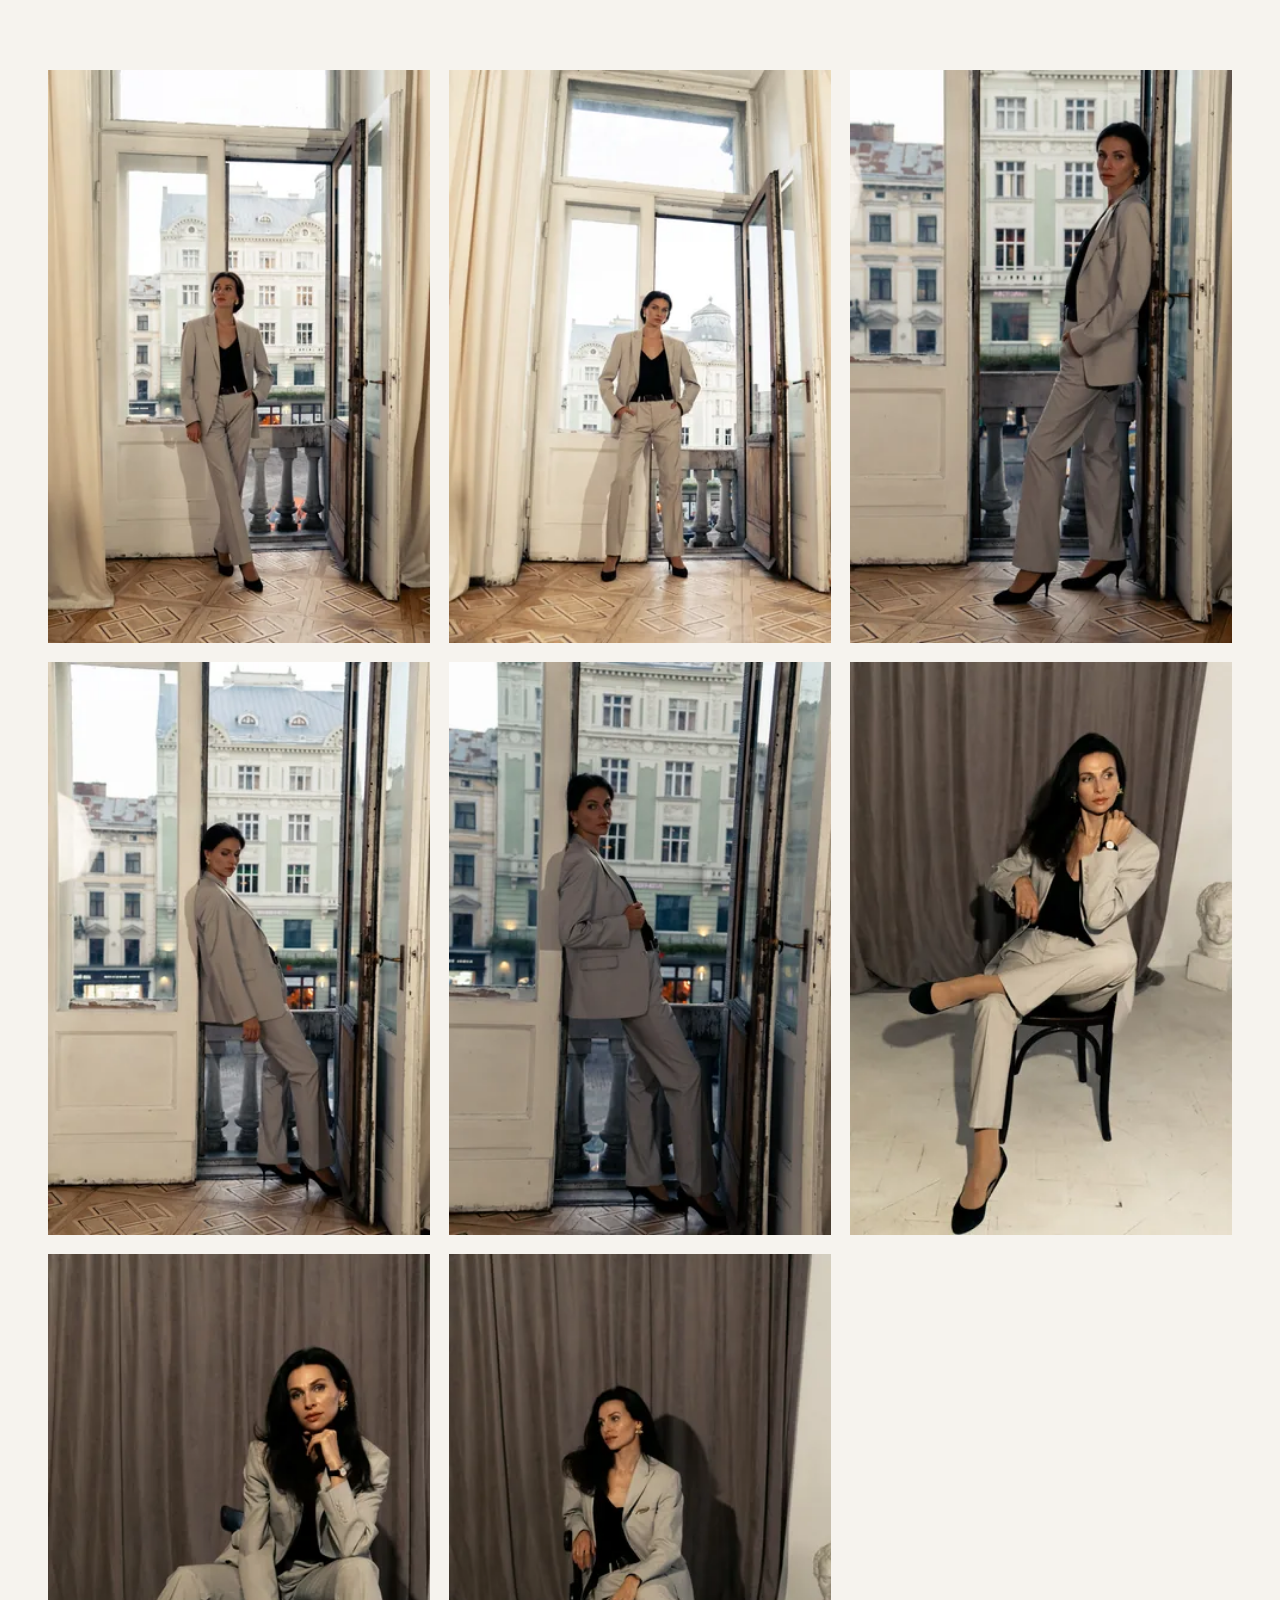
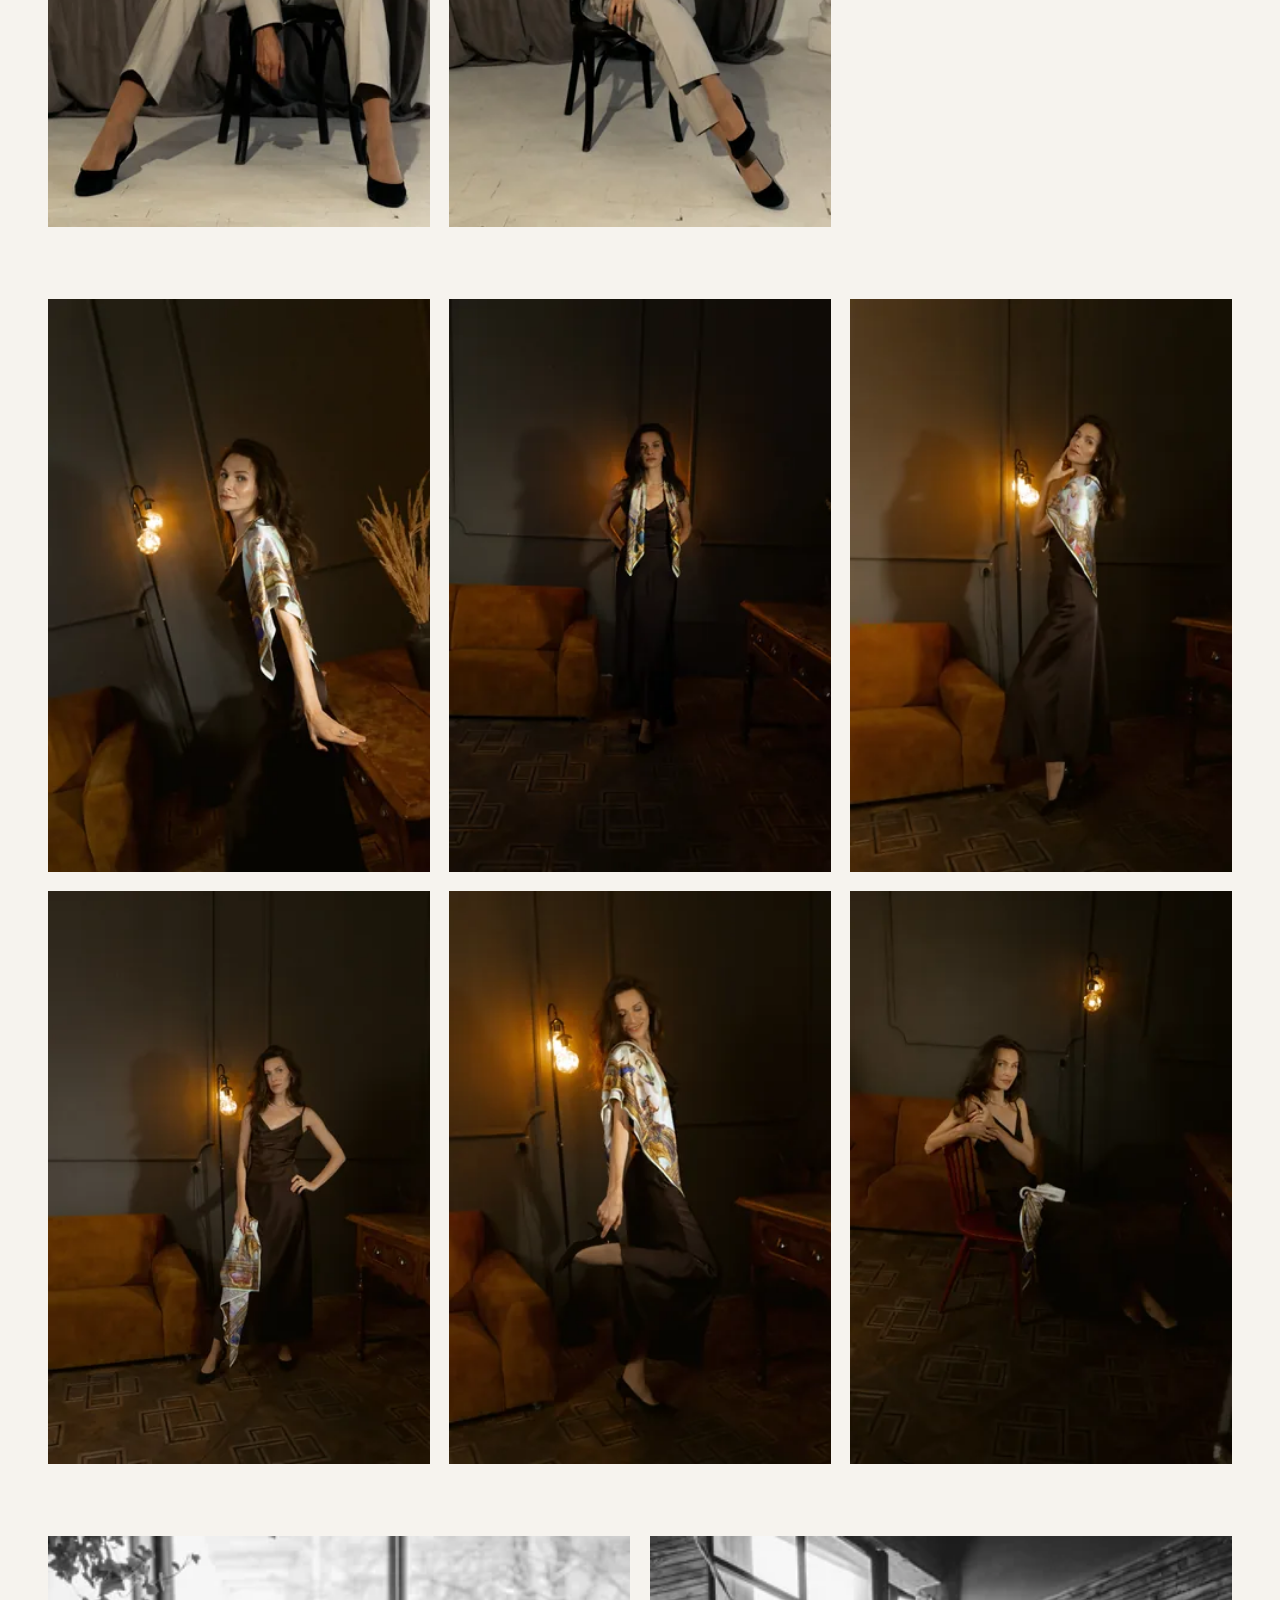
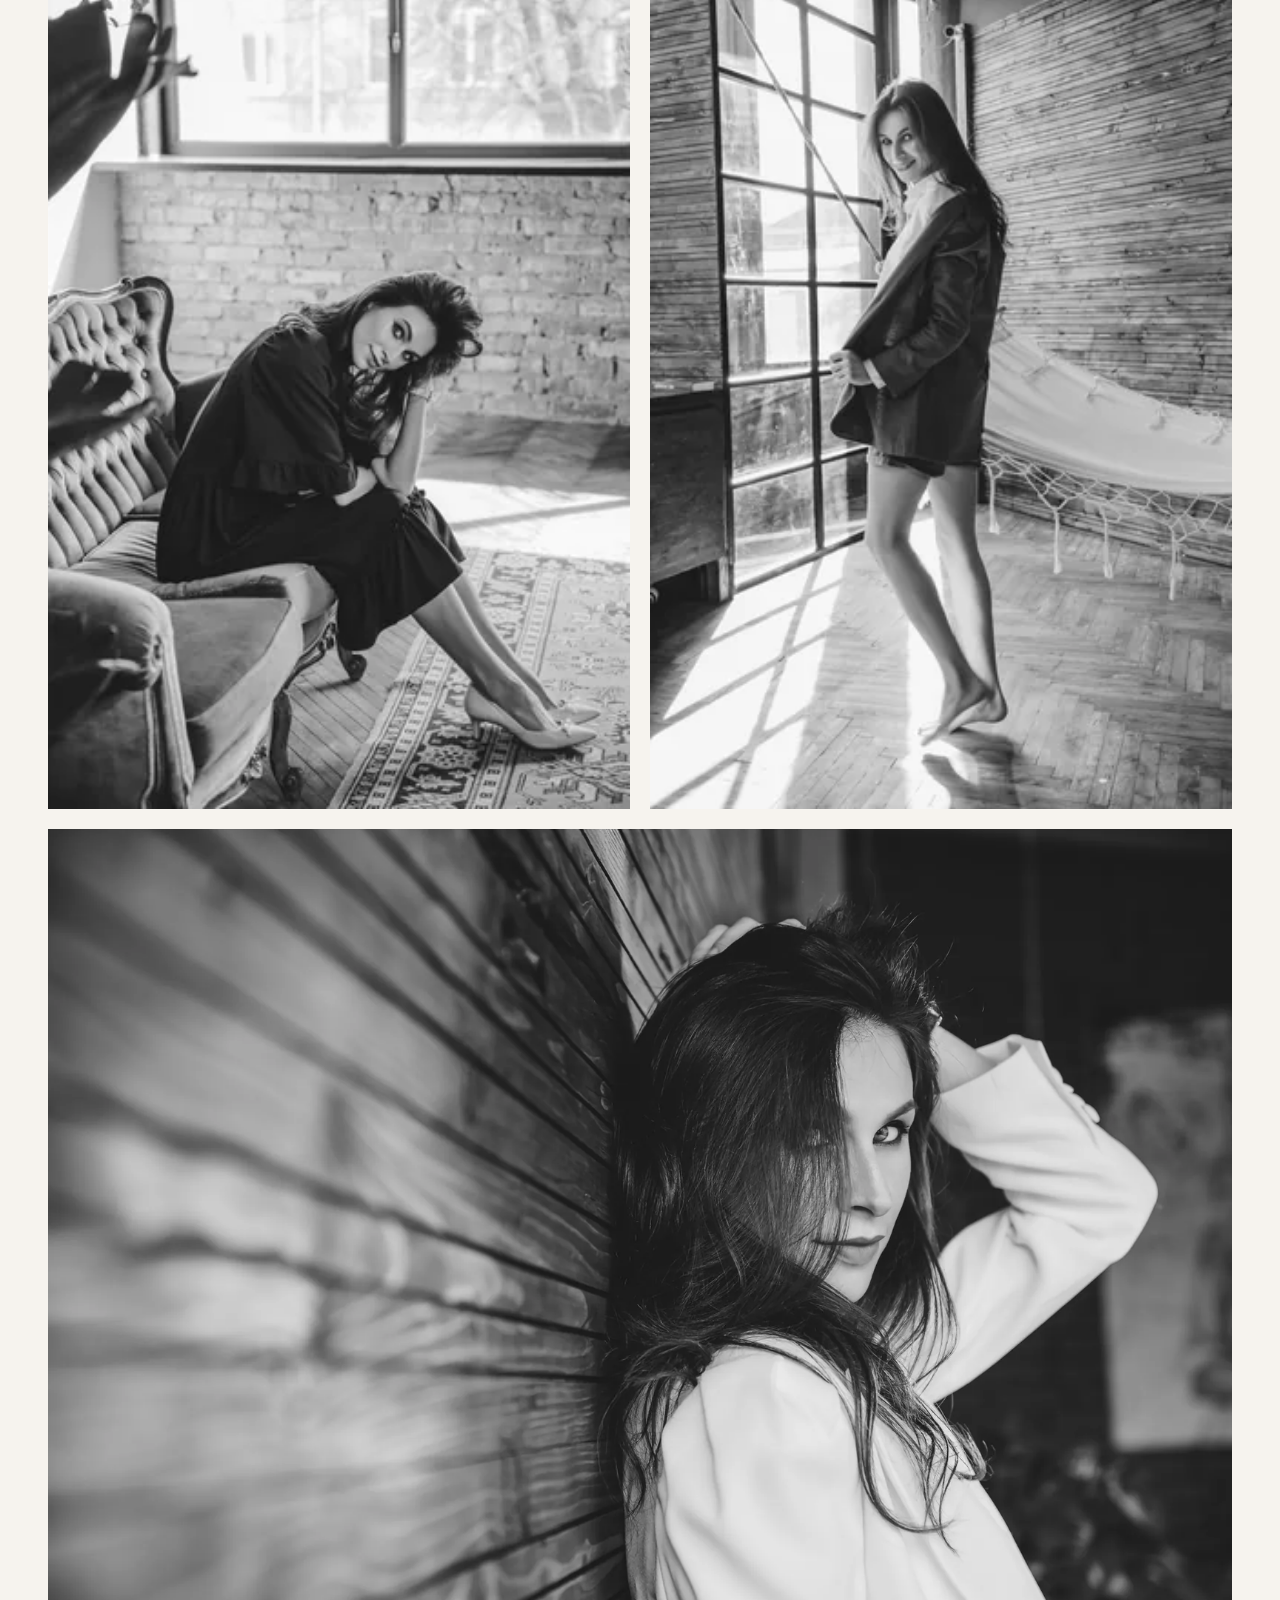
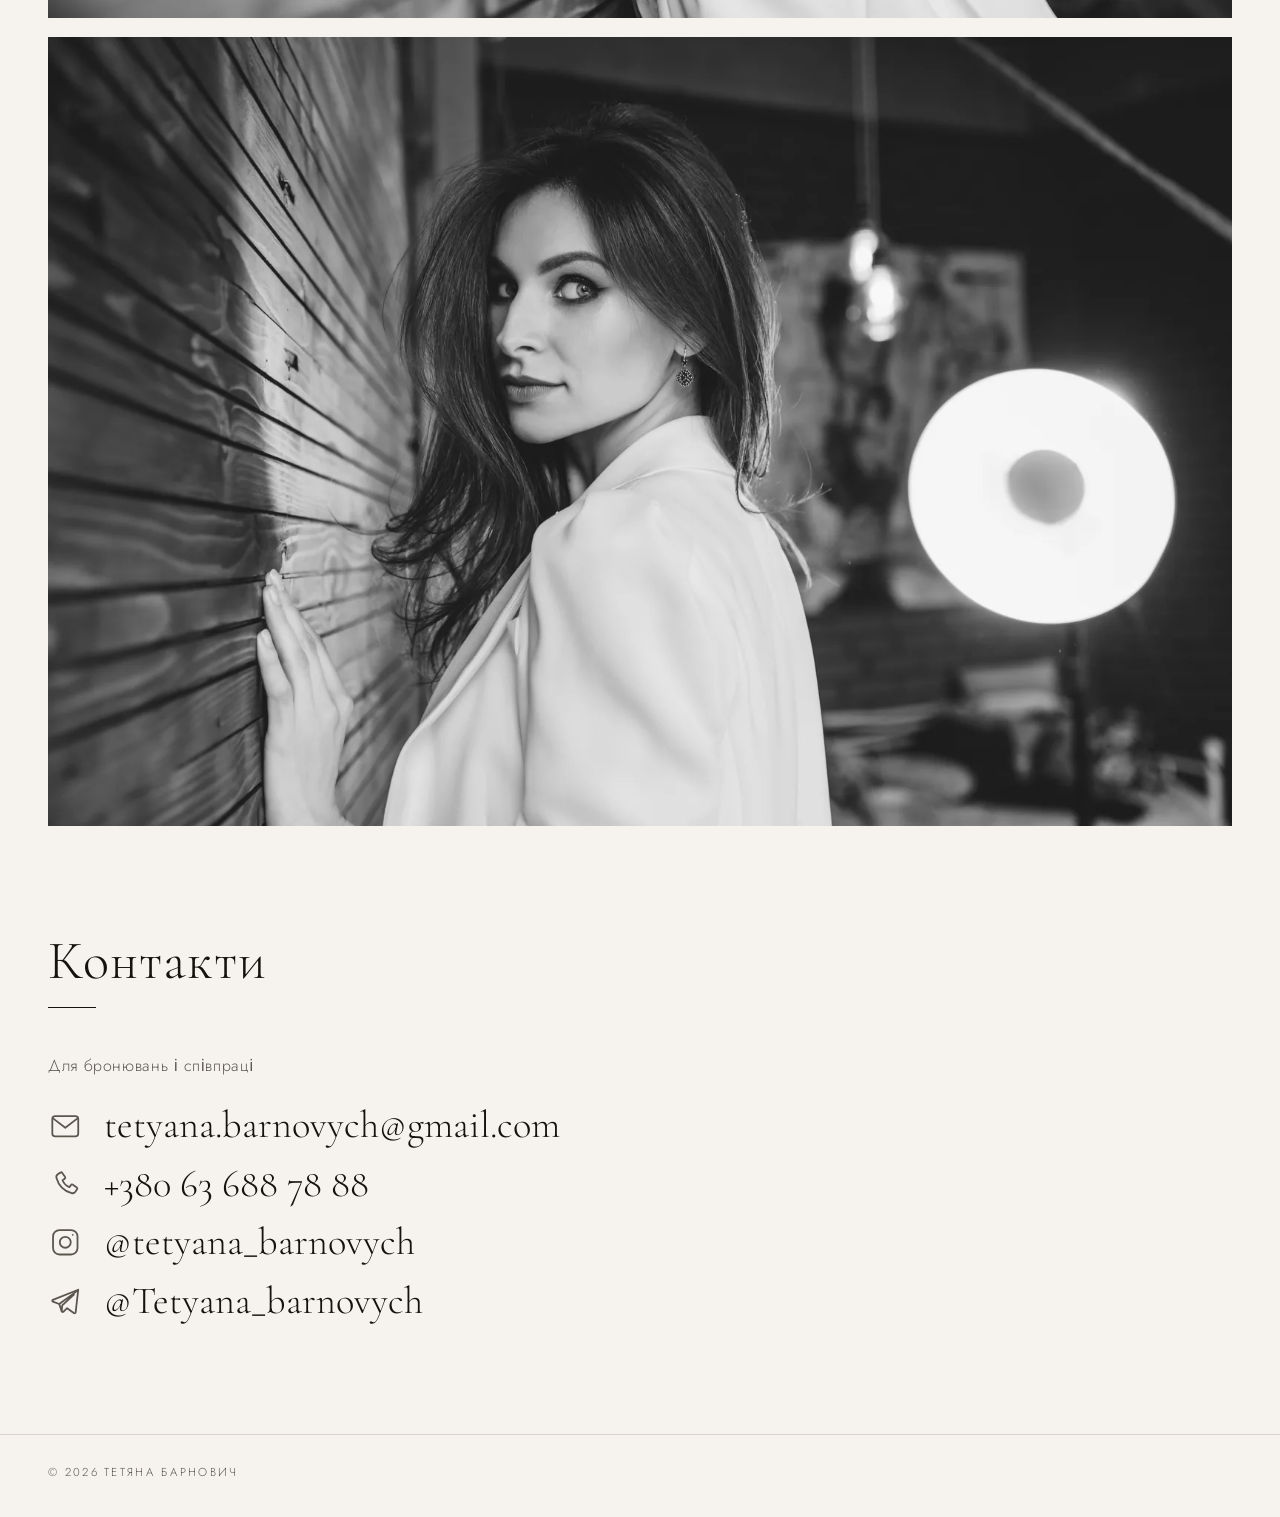
==== commit 293047e3: "Remove requested portfolio photo" ====
--- a/site/ua/index.html
+++ b/site/ua/index.html
@@ -96,7 +96,6 @@
       <a class="gallery__item" href="../img/s1-05-1600.webp" data-w="3424" data-h="5136"><img loading="lazy" src="../img/s1-05-480.webp" srcset="../img/s1-05-480.webp 480w, ../img/s1-05-960.webp 960w, ../img/s1-05-1600.webp 1600w" sizes="(min-width: 900px) 33vw, (min-width: 600px) 50vw, 100vw" alt="Тетяна Барнович, зйомка на балконі" width="3424" height="5136"></a>
       <a class="gallery__item" href="../img/s1-06-1600.webp" data-w="4000" data-h="6000"><img loading="lazy" src="../img/s1-06-480.webp" srcset="../img/s1-06-480.webp 480w, ../img/s1-06-960.webp 960w, ../img/s1-06-1600.webp 1600w" sizes="(min-width: 900px) 33vw, (min-width: 600px) 50vw, 100vw" alt="Тетяна Барнович, зйомка на балконі" width="4000" height="6000"></a>
       <a class="gallery__item" href="../img/s1-07-1600.webp" data-w="4000" data-h="6000"><img loading="lazy" src="../img/s1-07-480.webp" srcset="../img/s1-07-480.webp 480w, ../img/s1-07-960.webp 960w, ../img/s1-07-1600.webp 1600w" sizes="(min-width: 900px) 33vw, (min-width: 600px) 50vw, 100vw" alt="Тетяна Барнович, зйомка на балконі" width="4000" height="6000"></a>
-      <a class="gallery__item" href="../img/s1-08-1600.webp" data-w="4000" data-h="6000"><img loading="lazy" src="../img/s1-08-480.webp" srcset="../img/s1-08-480.webp 480w, ../img/s1-08-960.webp 960w, ../img/s1-08-1600.webp 1600w" sizes="(min-width: 900px) 33vw, (min-width: 600px) 50vw, 100vw" alt="Тетяна Барнович, зйомка на балконі" width="4000" height="6000"></a>
       <a class="gallery__item" href="../img/s1-09-1600.webp" data-w="4000" data-h="6000"><img loading="lazy" src="../img/s1-09-480.webp" srcset="../img/s1-09-480.webp 480w, ../img/s1-09-960.webp 960w, ../img/s1-09-1600.webp 1600w" sizes="(min-width: 900px) 33vw, (min-width: 600px) 50vw, 100vw" alt="Тетяна Барнович, зйомка на балконі" width="4000" height="6000"></a>
       <a class="gallery__item" href="../img/s1-10-1600.webp" data-w="4000" data-h="6000"><img loading="lazy" src="../img/s1-10-480.webp" srcset="../img/s1-10-480.webp 480w, ../img/s1-10-960.webp 960w, ../img/s1-10-1600.webp 1600w" sizes="(min-width: 900px) 33vw, (min-width: 600px) 50vw, 100vw" alt="Тетяна Барнович, зйомка на балконі" width="4000" height="6000"></a>
     </div>
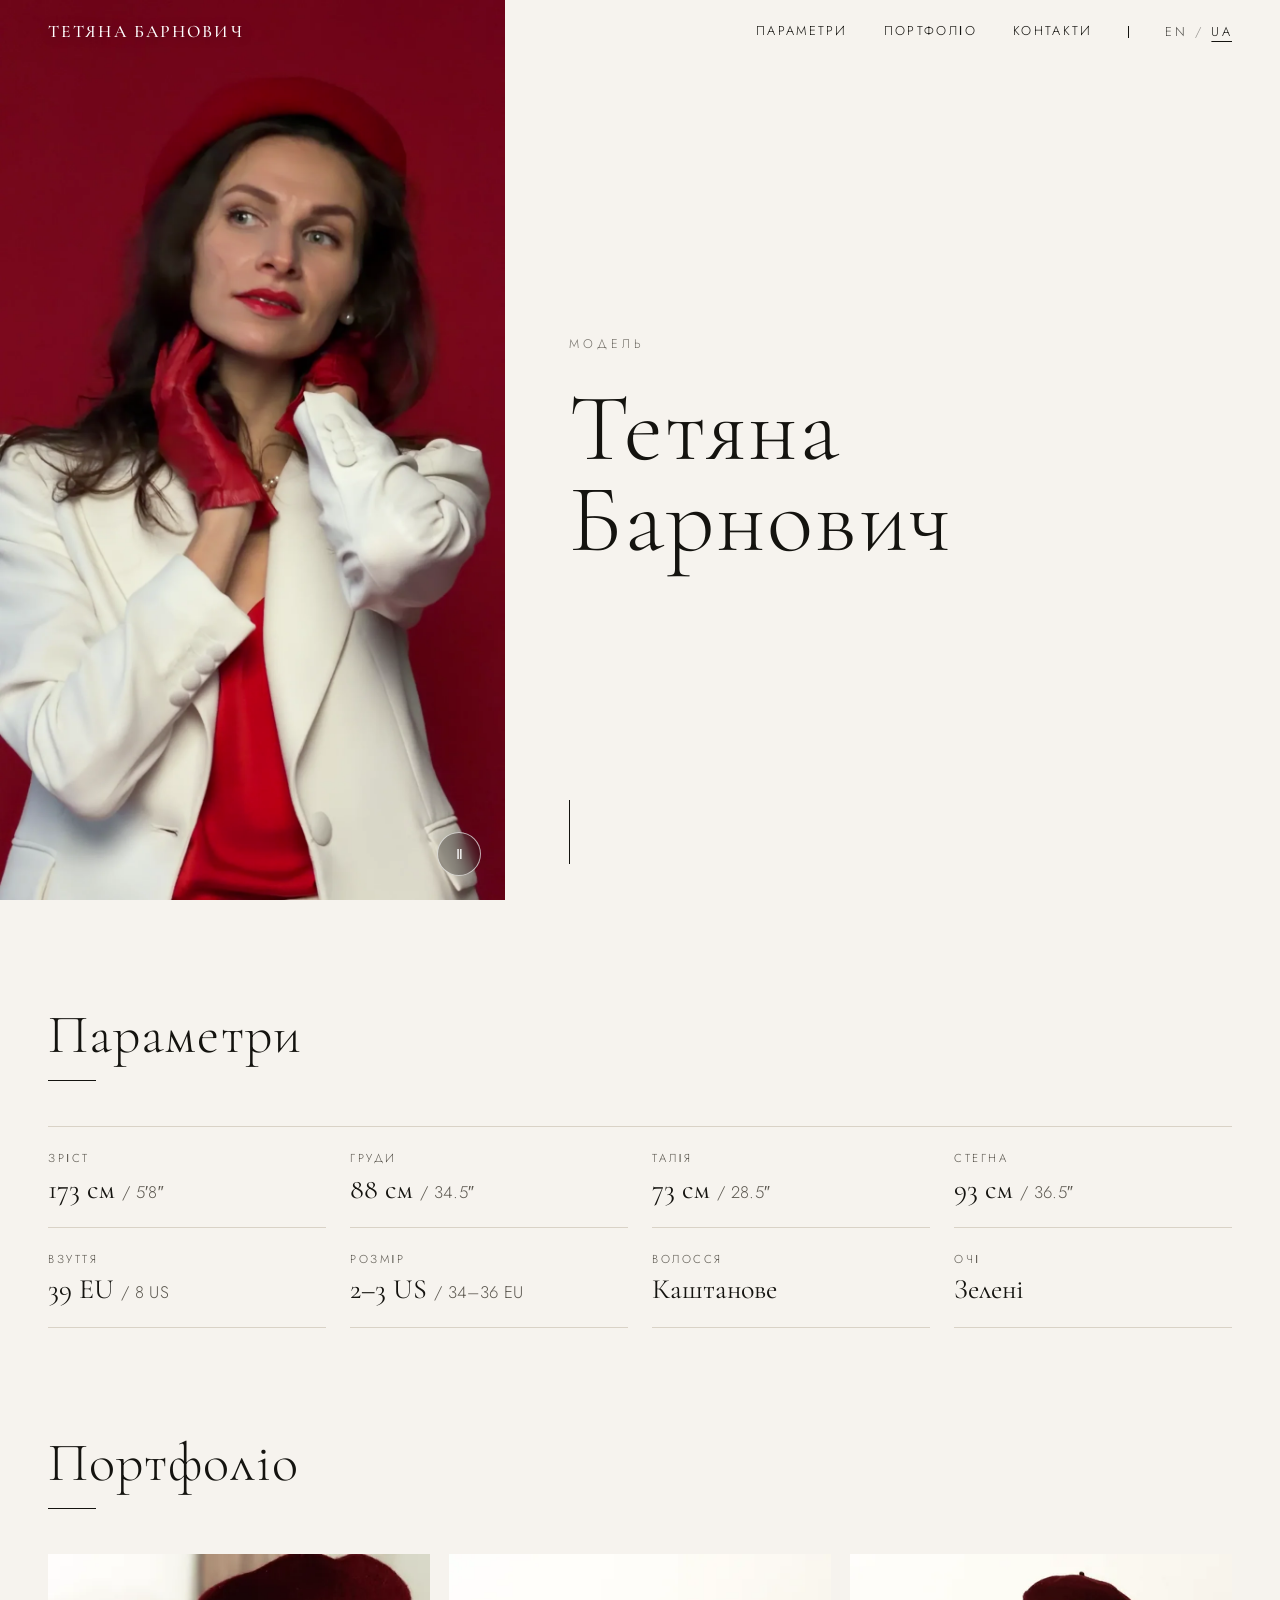
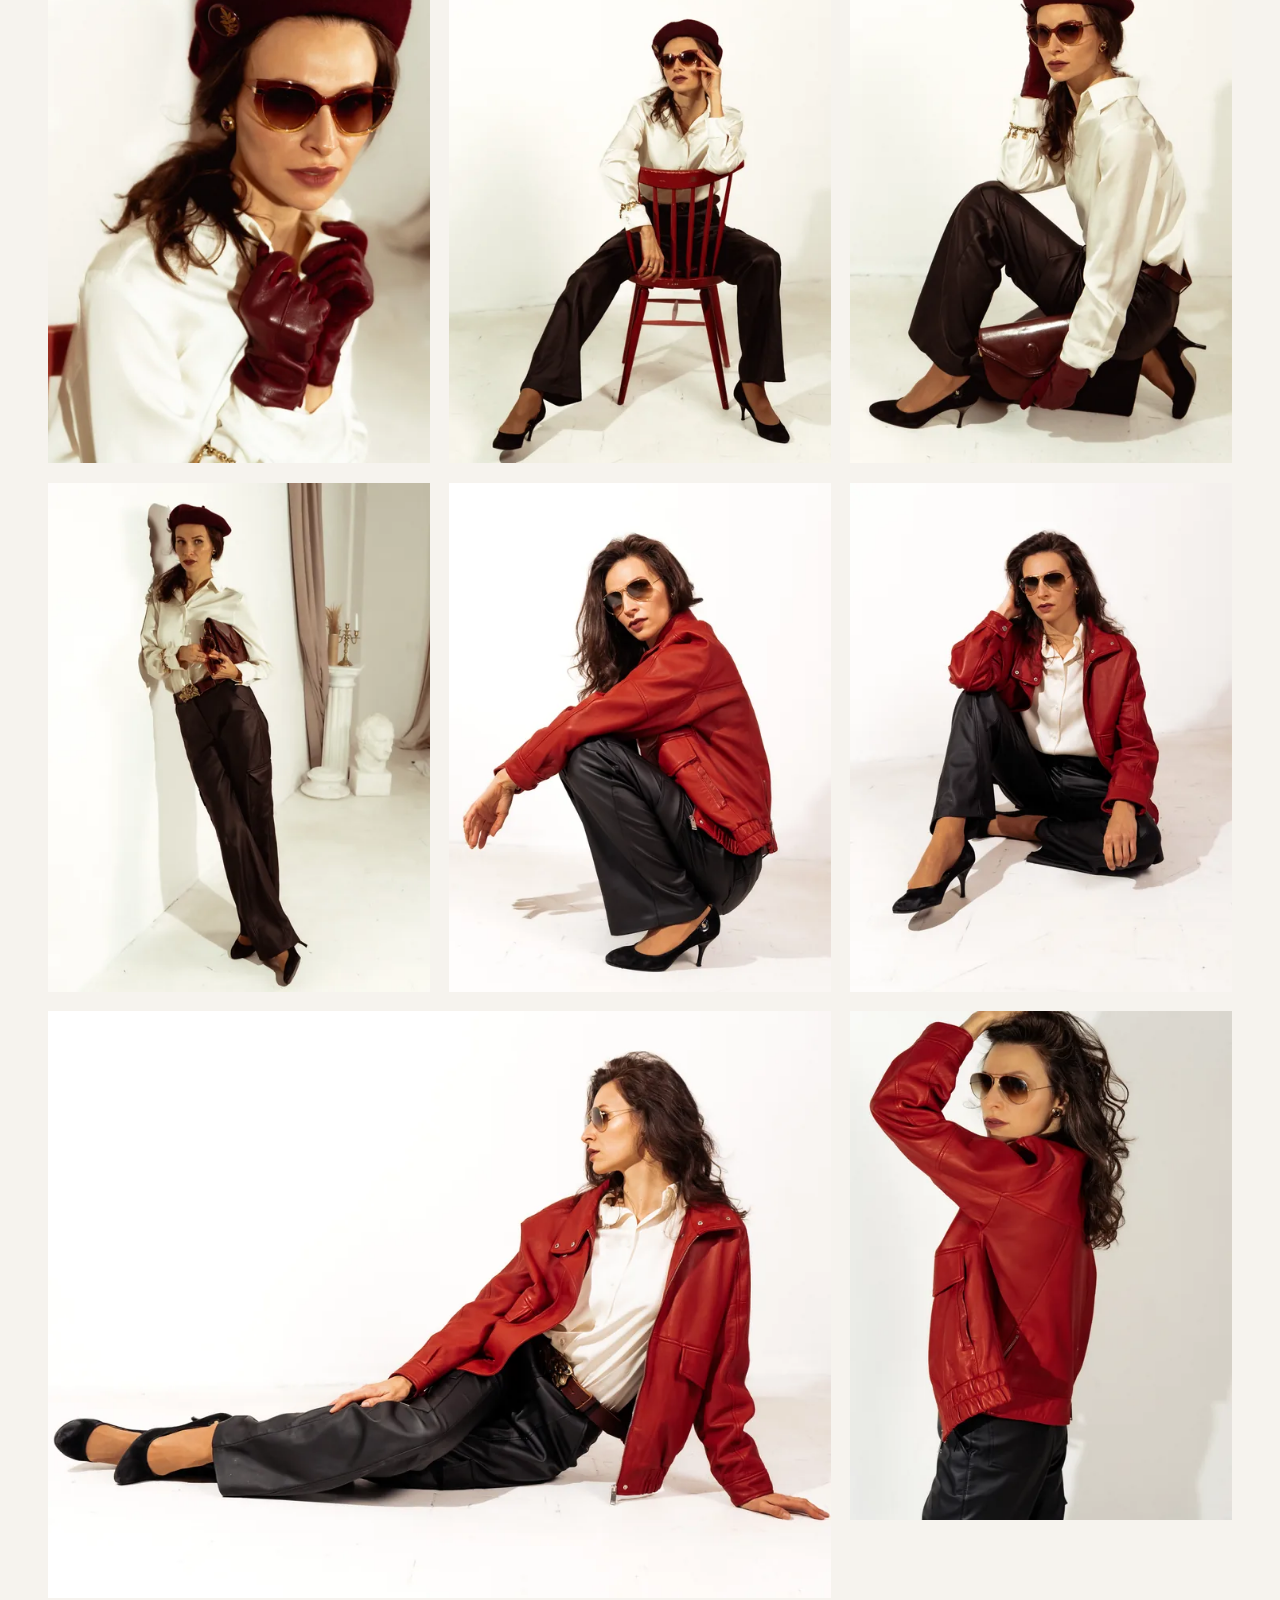
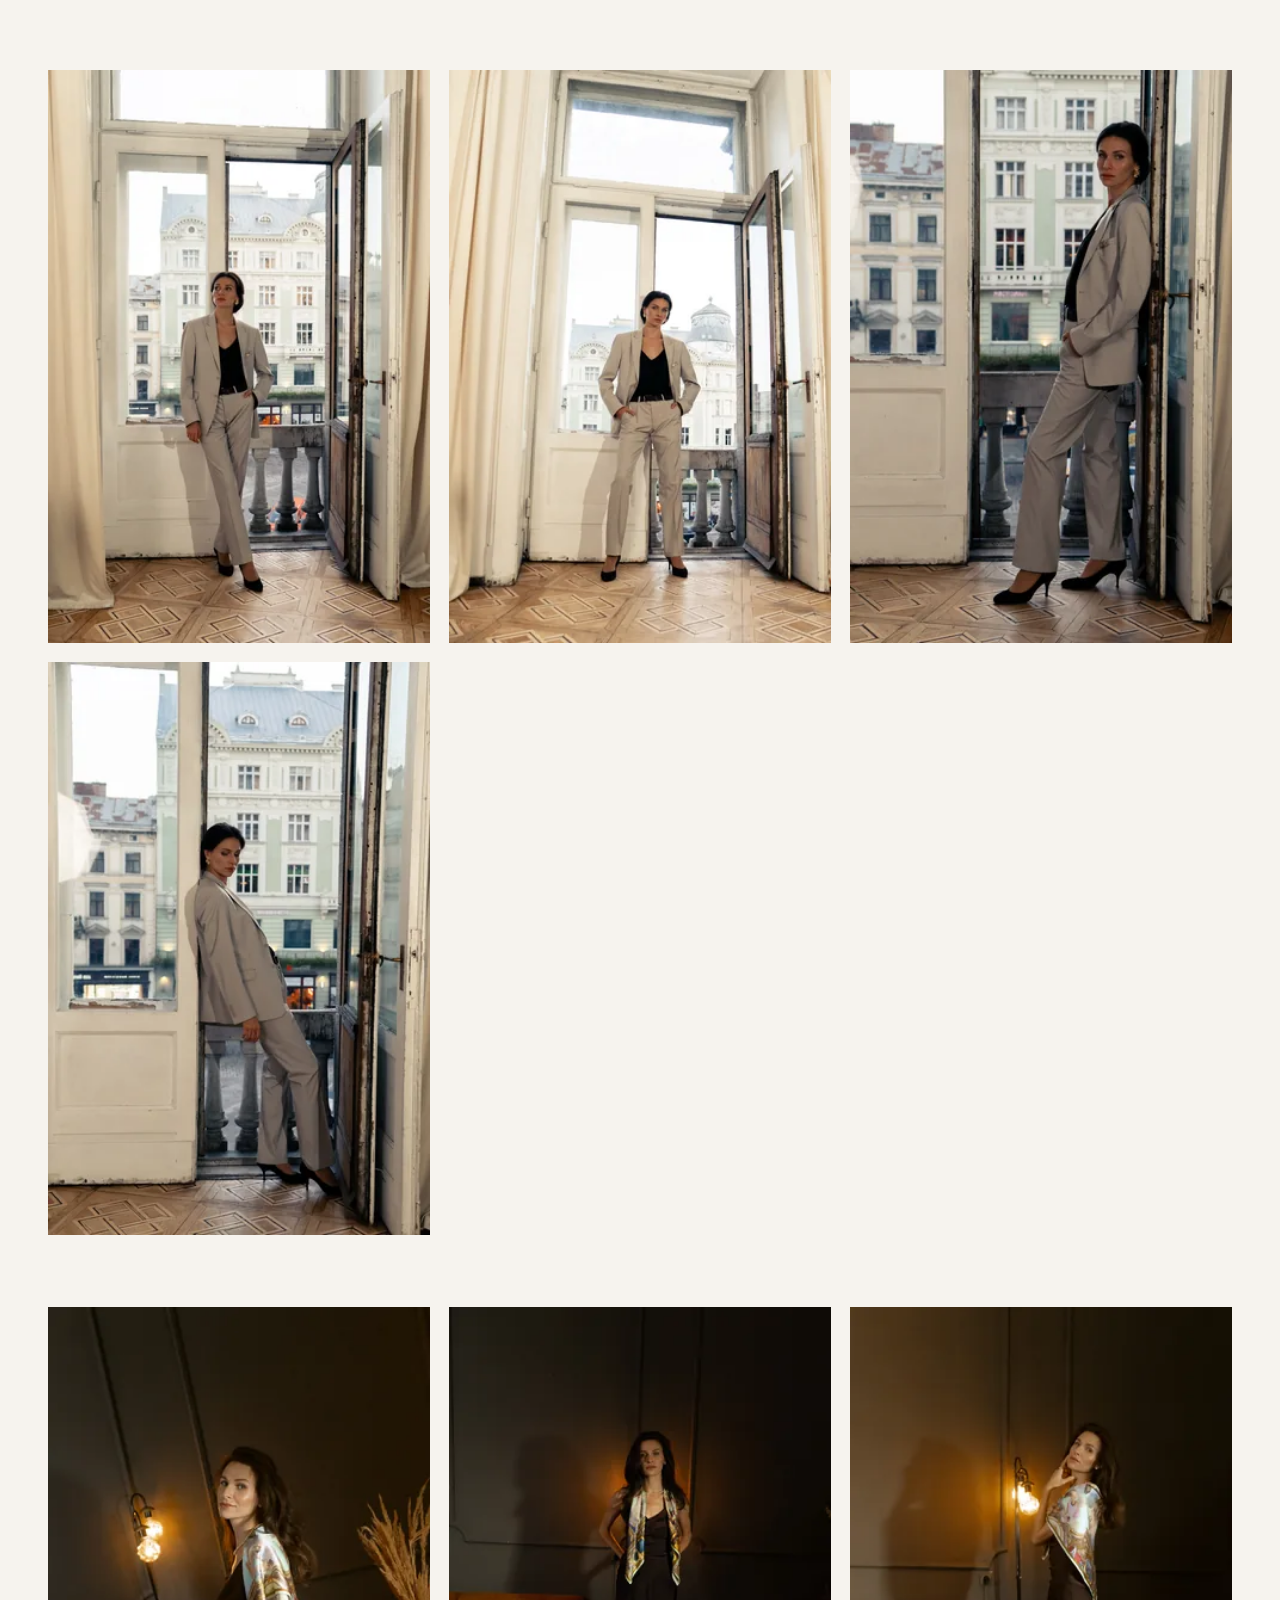
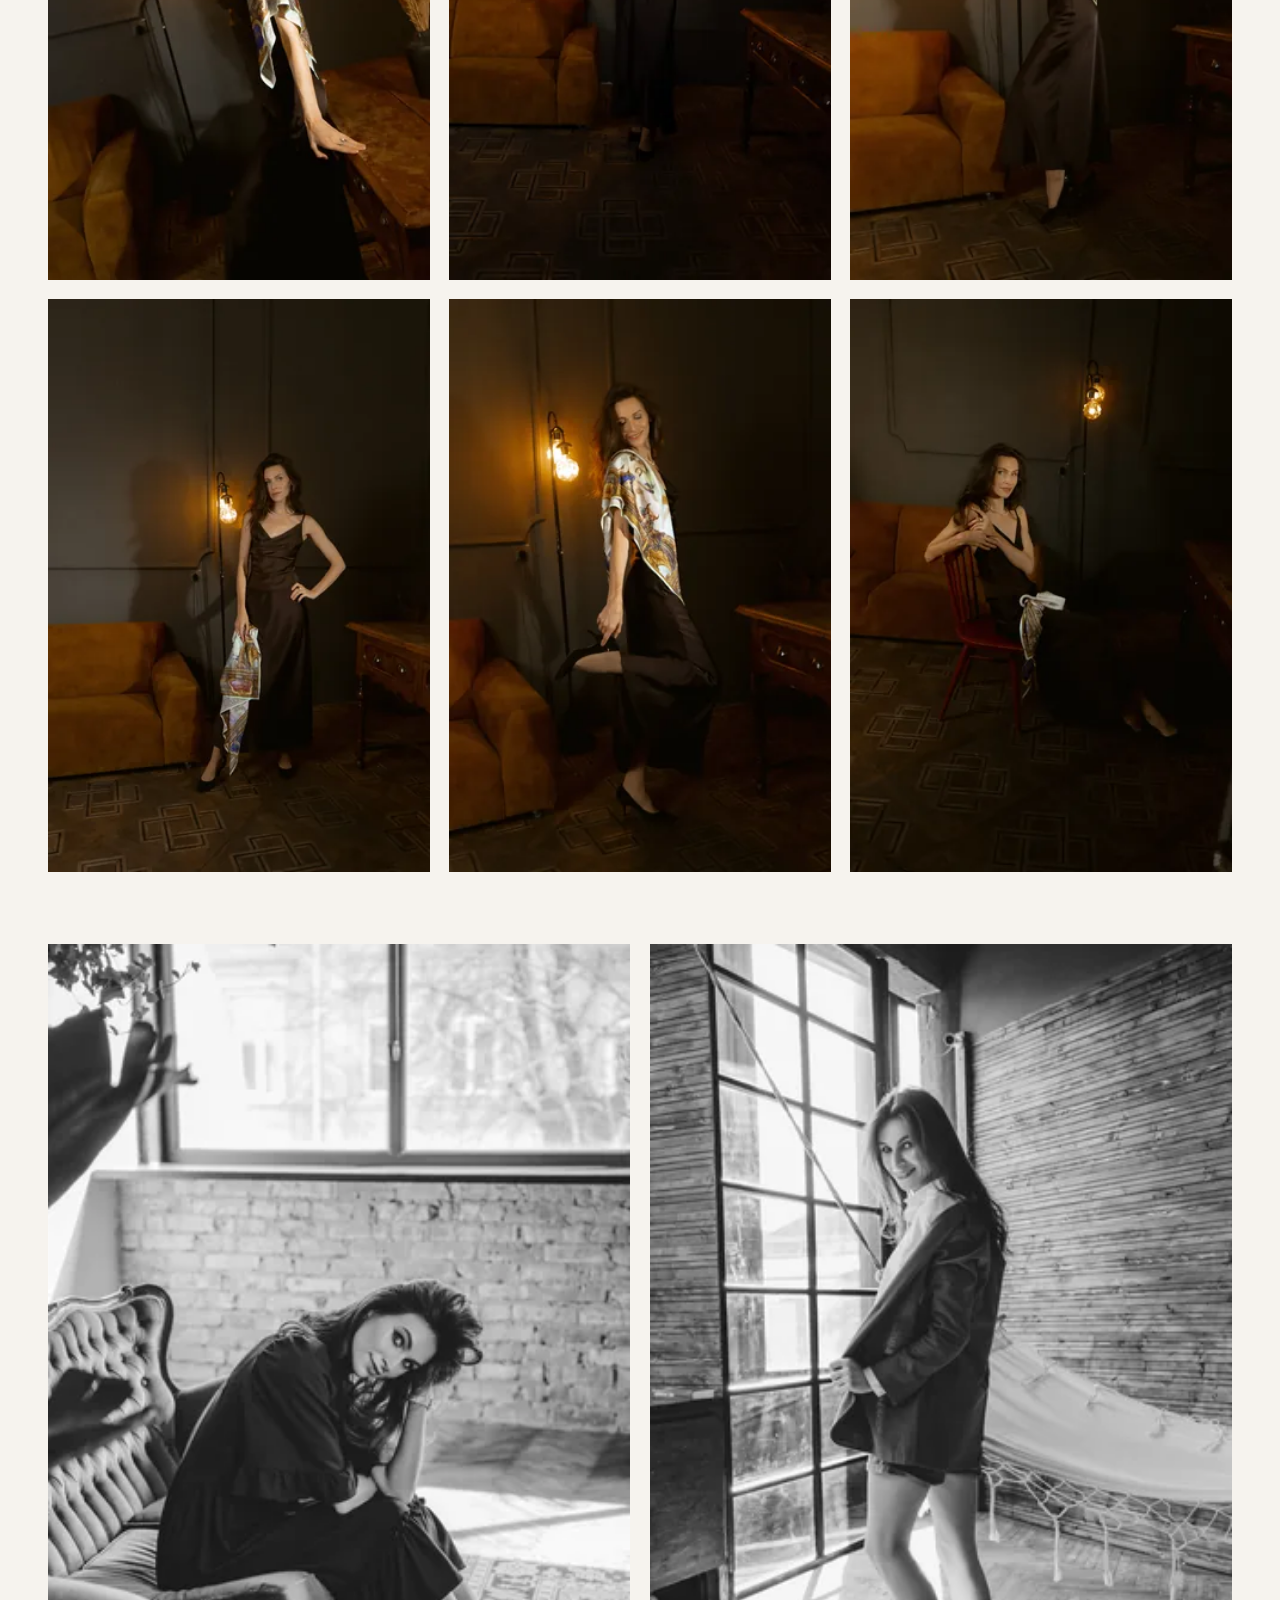
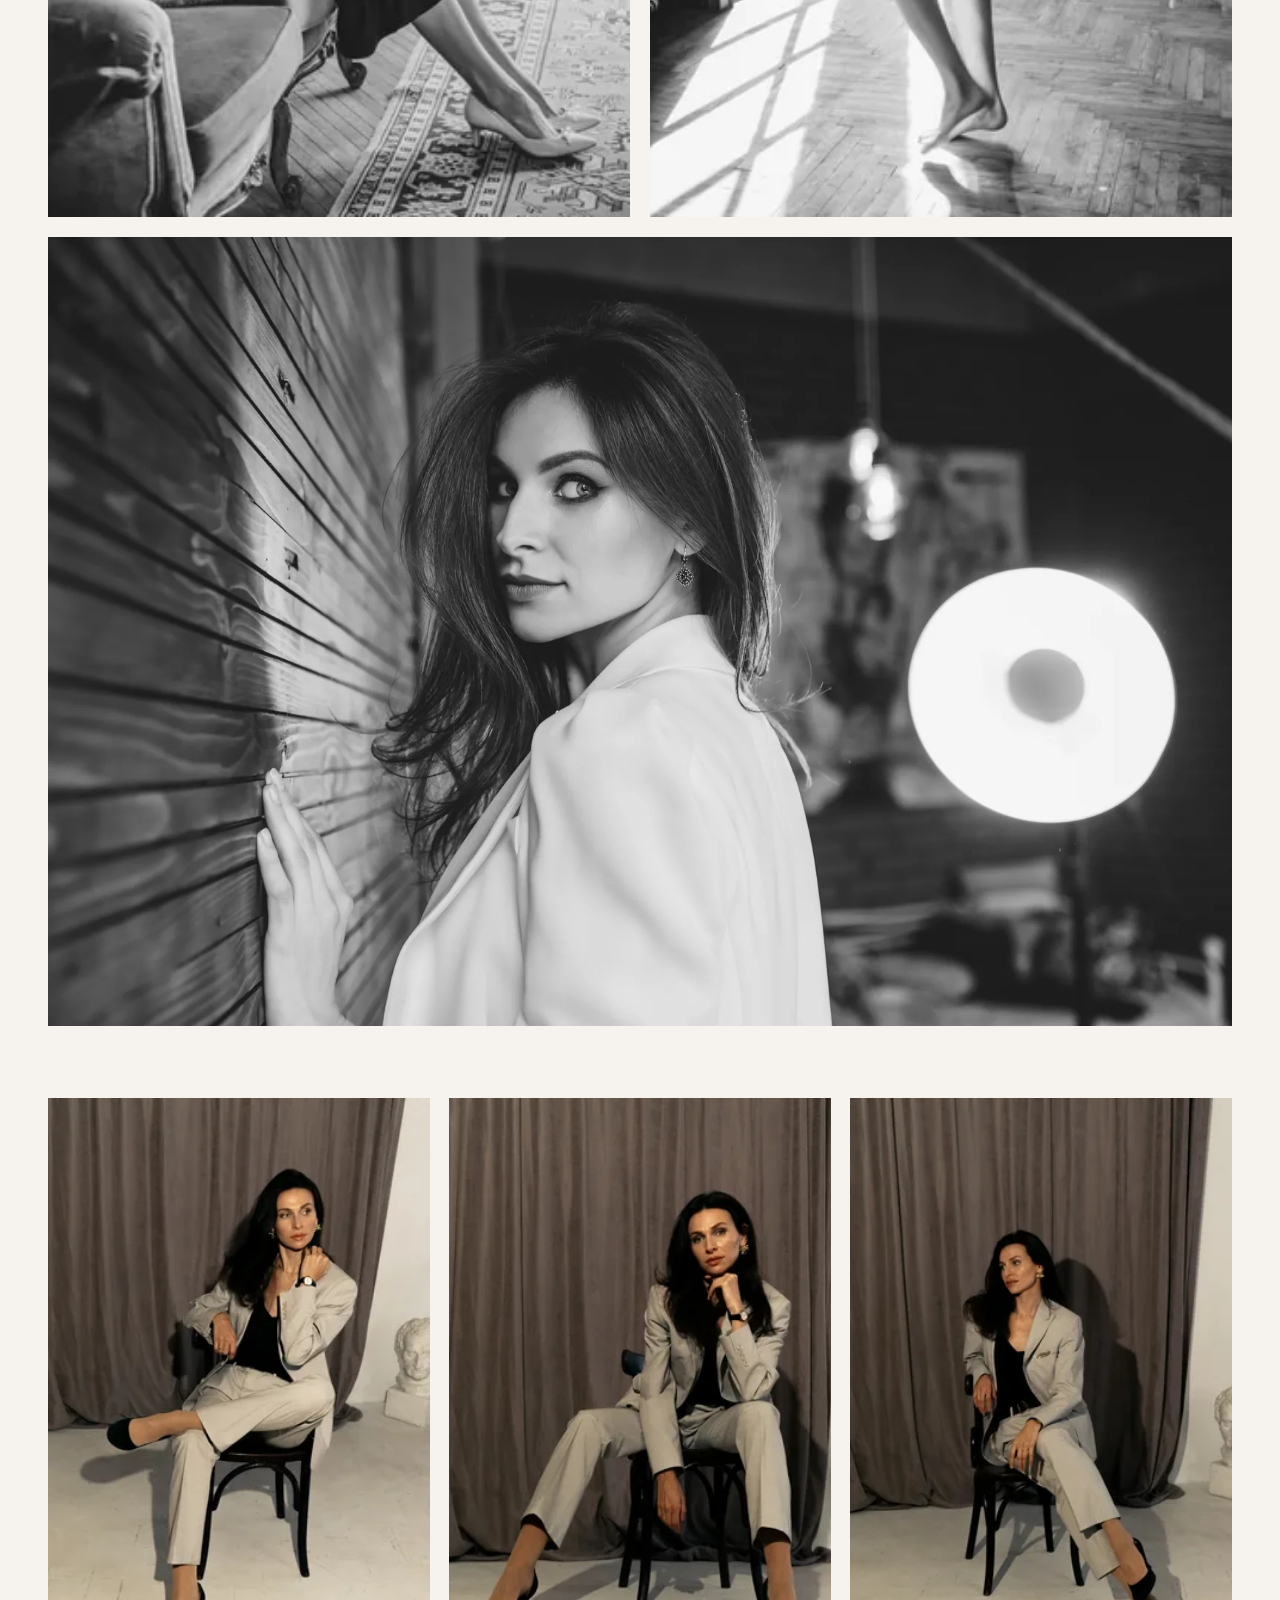
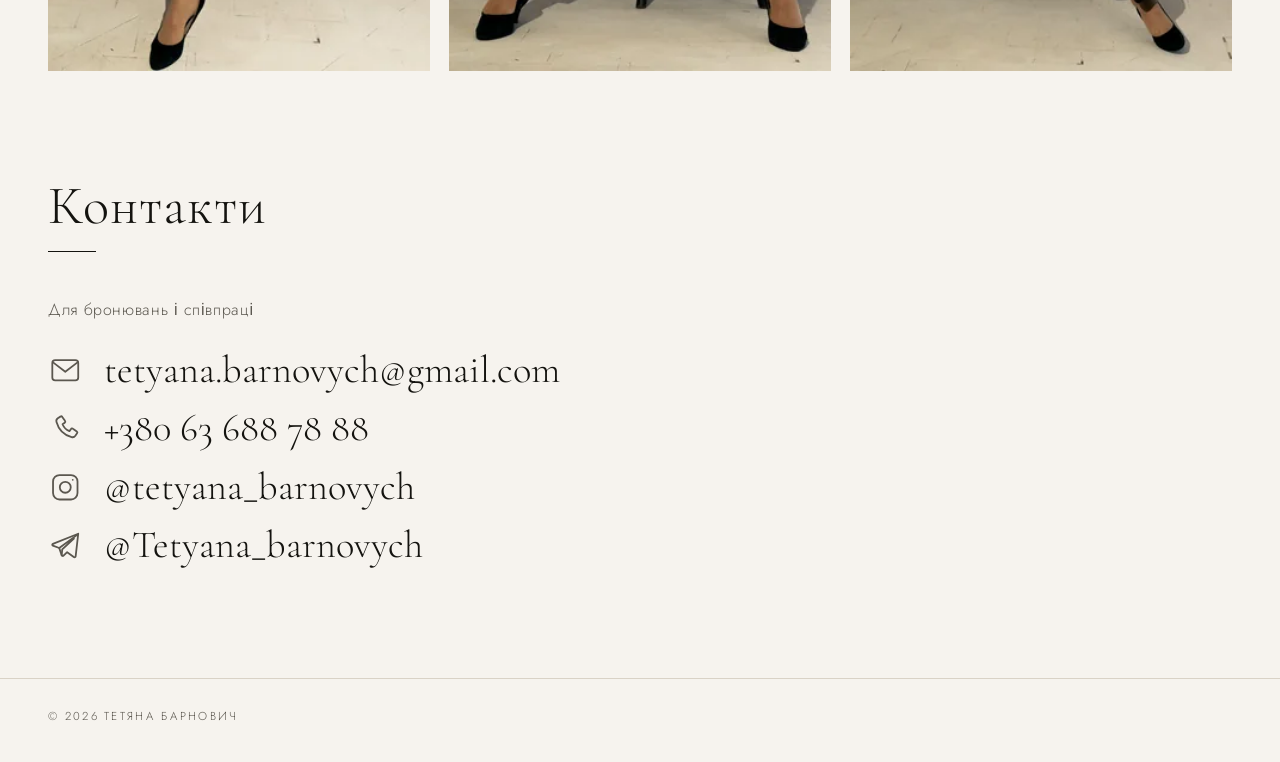
==== commit 7e65f3ea: "Remove two portfolio photos and move editorial photos to the end" ====
--- a/site/ua/index.html
+++ b/site/ua/index.html
@@ -94,10 +94,6 @@
       <a class="gallery__item" href="../img/s1-03-1600.webp" data-w="4000" data-h="6000"><img loading="lazy" src="../img/s1-03-480.webp" srcset="../img/s1-03-480.webp 480w, ../img/s1-03-960.webp 960w, ../img/s1-03-1600.webp 1600w" sizes="(min-width: 900px) 33vw, (min-width: 600px) 50vw, 100vw" alt="Тетяна Барнович, зйомка на балконі" width="4000" height="6000"></a>
       <a class="gallery__item" href="../img/s1-04-1600.webp" data-w="4000" data-h="6000"><img loading="lazy" src="../img/s1-04-480.webp" srcset="../img/s1-04-480.webp 480w, ../img/s1-04-960.webp 960w, ../img/s1-04-1600.webp 1600w" sizes="(min-width: 900px) 33vw, (min-width: 600px) 50vw, 100vw" alt="Тетяна Барнович, зйомка на балконі" width="4000" height="6000"></a>
       <a class="gallery__item" href="../img/s1-05-1600.webp" data-w="3424" data-h="5136"><img loading="lazy" src="../img/s1-05-480.webp" srcset="../img/s1-05-480.webp 480w, ../img/s1-05-960.webp 960w, ../img/s1-05-1600.webp 1600w" sizes="(min-width: 900px) 33vw, (min-width: 600px) 50vw, 100vw" alt="Тетяна Барнович, зйомка на балконі" width="3424" height="5136"></a>
-      <a class="gallery__item" href="../img/s1-06-1600.webp" data-w="4000" data-h="6000"><img loading="lazy" src="../img/s1-06-480.webp" srcset="../img/s1-06-480.webp 480w, ../img/s1-06-960.webp 960w, ../img/s1-06-1600.webp 1600w" sizes="(min-width: 900px) 33vw, (min-width: 600px) 50vw, 100vw" alt="Тетяна Барнович, зйомка на балконі" width="4000" height="6000"></a>
-      <a class="gallery__item" href="../img/s1-07-1600.webp" data-w="4000" data-h="6000"><img loading="lazy" src="../img/s1-07-480.webp" srcset="../img/s1-07-480.webp 480w, ../img/s1-07-960.webp 960w, ../img/s1-07-1600.webp 1600w" sizes="(min-width: 900px) 33vw, (min-width: 600px) 50vw, 100vw" alt="Тетяна Барнович, зйомка на балконі" width="4000" height="6000"></a>
-      <a class="gallery__item" href="../img/s1-09-1600.webp" data-w="4000" data-h="6000"><img loading="lazy" src="../img/s1-09-480.webp" srcset="../img/s1-09-480.webp 480w, ../img/s1-09-960.webp 960w, ../img/s1-09-1600.webp 1600w" sizes="(min-width: 900px) 33vw, (min-width: 600px) 50vw, 100vw" alt="Тетяна Барнович, зйомка на балконі" width="4000" height="6000"></a>
-      <a class="gallery__item" href="../img/s1-10-1600.webp" data-w="4000" data-h="6000"><img loading="lazy" src="../img/s1-10-480.webp" srcset="../img/s1-10-480.webp 480w, ../img/s1-10-960.webp 960w, ../img/s1-10-1600.webp 1600w" sizes="(min-width: 900px) 33vw, (min-width: 600px) 50vw, 100vw" alt="Тетяна Барнович, зйомка на балконі" width="4000" height="6000"></a>
     </div>
 
     <div class="gallery" data-shoot="2" id="shoot-2">
@@ -112,8 +108,13 @@
     <div class="gallery gallery--two" data-shoot="3" id="shoot-3">
       <a class="gallery__item" href="../img/s3-01-1600.webp" data-w="5341" data-h="8000"><img loading="lazy" src="../img/s3-01-480.webp" srcset="../img/s3-01-480.webp 480w, ../img/s3-01-960.webp 960w, ../img/s3-01-1600.webp 1600w" sizes="(min-width: 900px) 33vw, (min-width: 600px) 50vw, 100vw" alt="Тетяна Барнович, чорно-біла зйомка" width="5341" height="8000"></a>
       <a class="gallery__item" href="../img/s3-04-1600.webp" data-w="5341" data-h="8000"><img loading="lazy" src="../img/s3-04-480.webp" srcset="../img/s3-04-480.webp 480w, ../img/s3-04-960.webp 960w, ../img/s3-04-1600.webp 1600w" sizes="(min-width: 900px) 33vw, (min-width: 600px) 50vw, 100vw" alt="Тетяна Барнович, чорно-біла зйомка" width="5341" height="8000"></a>
-      <a class="gallery__item gallery__item--wide" href="../img/s3-02-1600.webp" data-w="8000" data-h="5341"><img loading="lazy" src="../img/s3-02-480.webp" srcset="../img/s3-02-480.webp 480w, ../img/s3-02-960.webp 960w, ../img/s3-02-1600.webp 1600w" sizes="(min-width: 1280px) 1200px, 100vw" alt="Тетяна Барнович, чорно-біла зйомка" width="8000" height="5341"></a>
       <a class="gallery__item gallery__item--wide" href="../img/s3-03-1600.webp" data-w="8000" data-h="5341"><img loading="lazy" src="../img/s3-03-480.webp" srcset="../img/s3-03-480.webp 480w, ../img/s3-03-960.webp 960w, ../img/s3-03-1600.webp 1600w" sizes="(min-width: 1280px) 1200px, 100vw" alt="Тетяна Барнович, чорно-біла зйомка" width="8000" height="5341"></a>
+    </div>
+
+    <div class="gallery" data-shoot="1" id="shoot-1-final">
+      <a class="gallery__item" href="../img/s1-07-1600.webp" data-w="4000" data-h="6000"><img loading="lazy" src="../img/s1-07-480.webp" srcset="../img/s1-07-480.webp 480w, ../img/s1-07-960.webp 960w, ../img/s1-07-1600.webp 1600w" sizes="(min-width: 900px) 33vw, (min-width: 600px) 50vw, 100vw" alt="Тетяна Барнович, зйомка на балконі" width="4000" height="6000"></a>
+      <a class="gallery__item" href="../img/s1-09-1600.webp" data-w="4000" data-h="6000"><img loading="lazy" src="../img/s1-09-480.webp" srcset="../img/s1-09-480.webp 480w, ../img/s1-09-960.webp 960w, ../img/s1-09-1600.webp 1600w" sizes="(min-width: 900px) 33vw, (min-width: 600px) 50vw, 100vw" alt="Тетяна Барнович, зйомка на балконі" width="4000" height="6000"></a>
+      <a class="gallery__item" href="../img/s1-10-1600.webp" data-w="4000" data-h="6000"><img loading="lazy" src="../img/s1-10-480.webp" srcset="../img/s1-10-480.webp 480w, ../img/s1-10-960.webp 960w, ../img/s1-10-1600.webp 1600w" sizes="(min-width: 900px) 33vw, (min-width: 600px) 50vw, 100vw" alt="Тетяна Барнович, зйомка на балконі" width="4000" height="6000"></a>
     </div>
   </section>
 
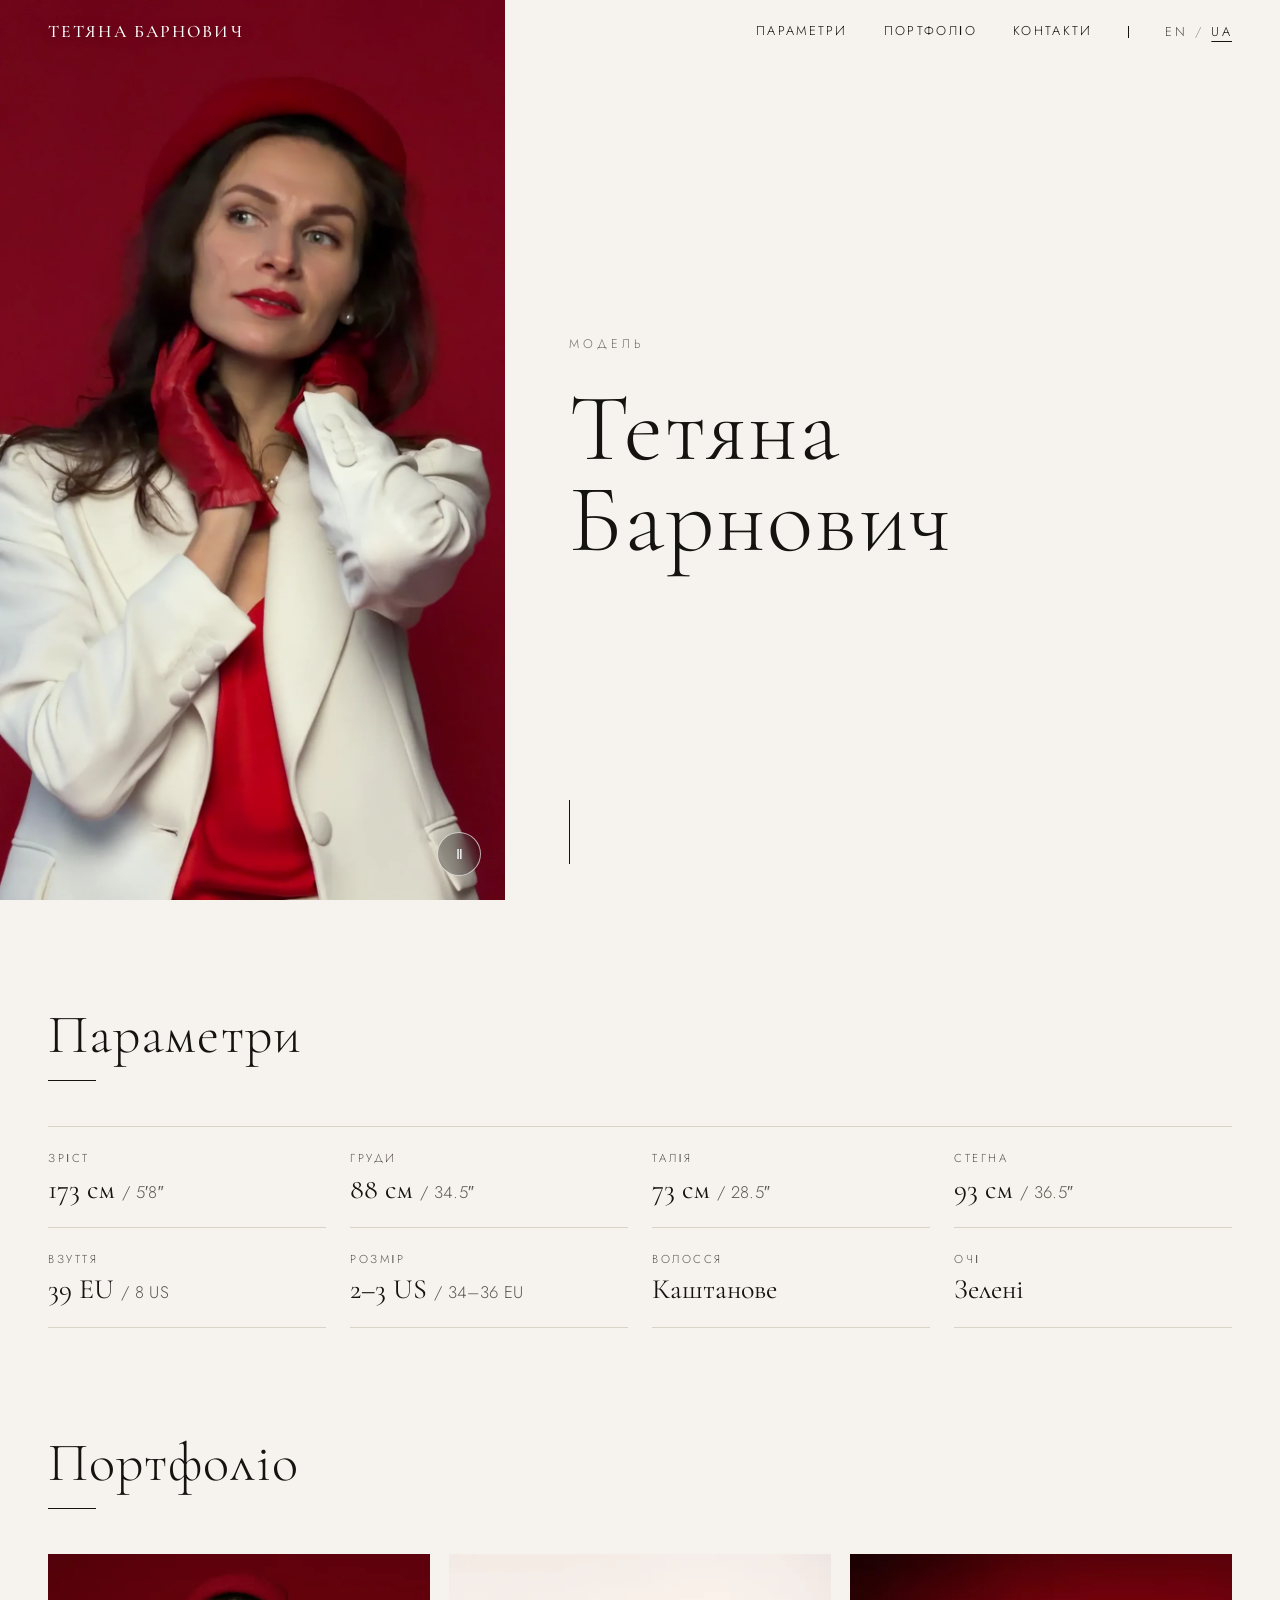
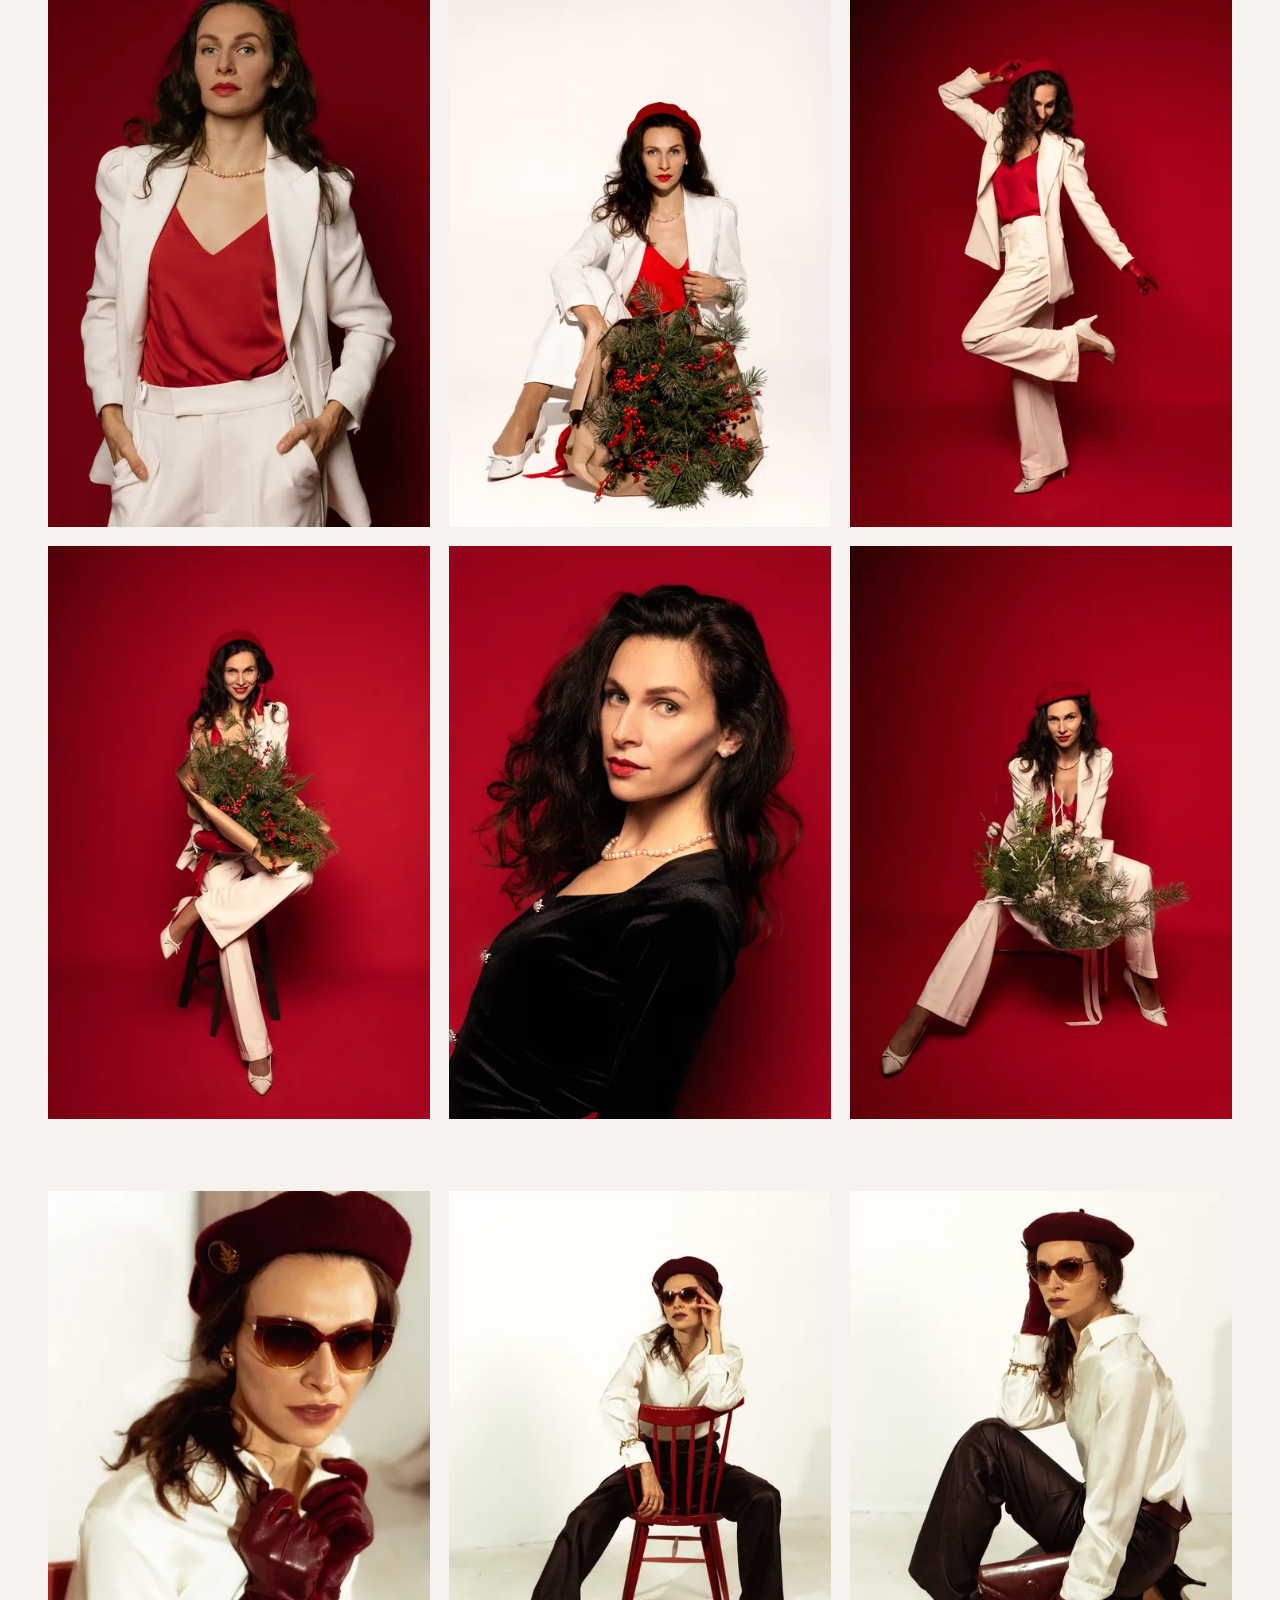
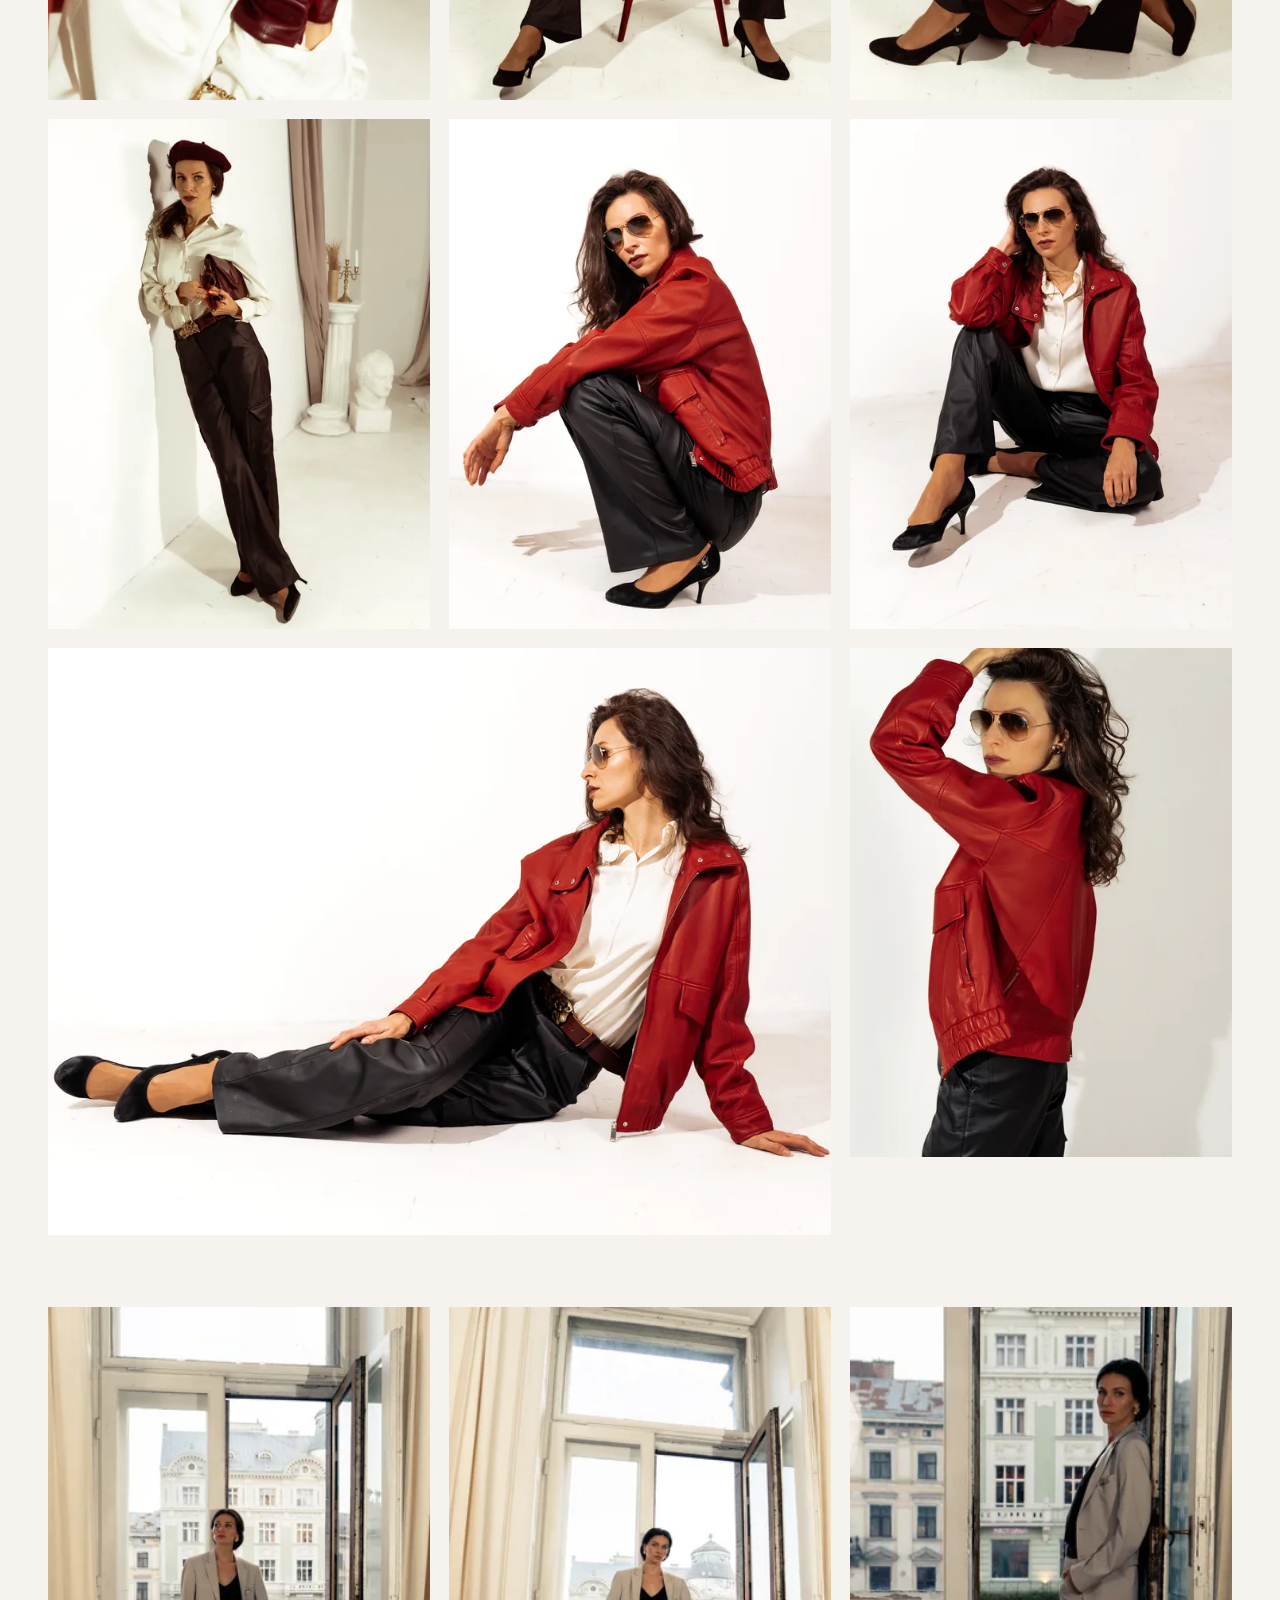
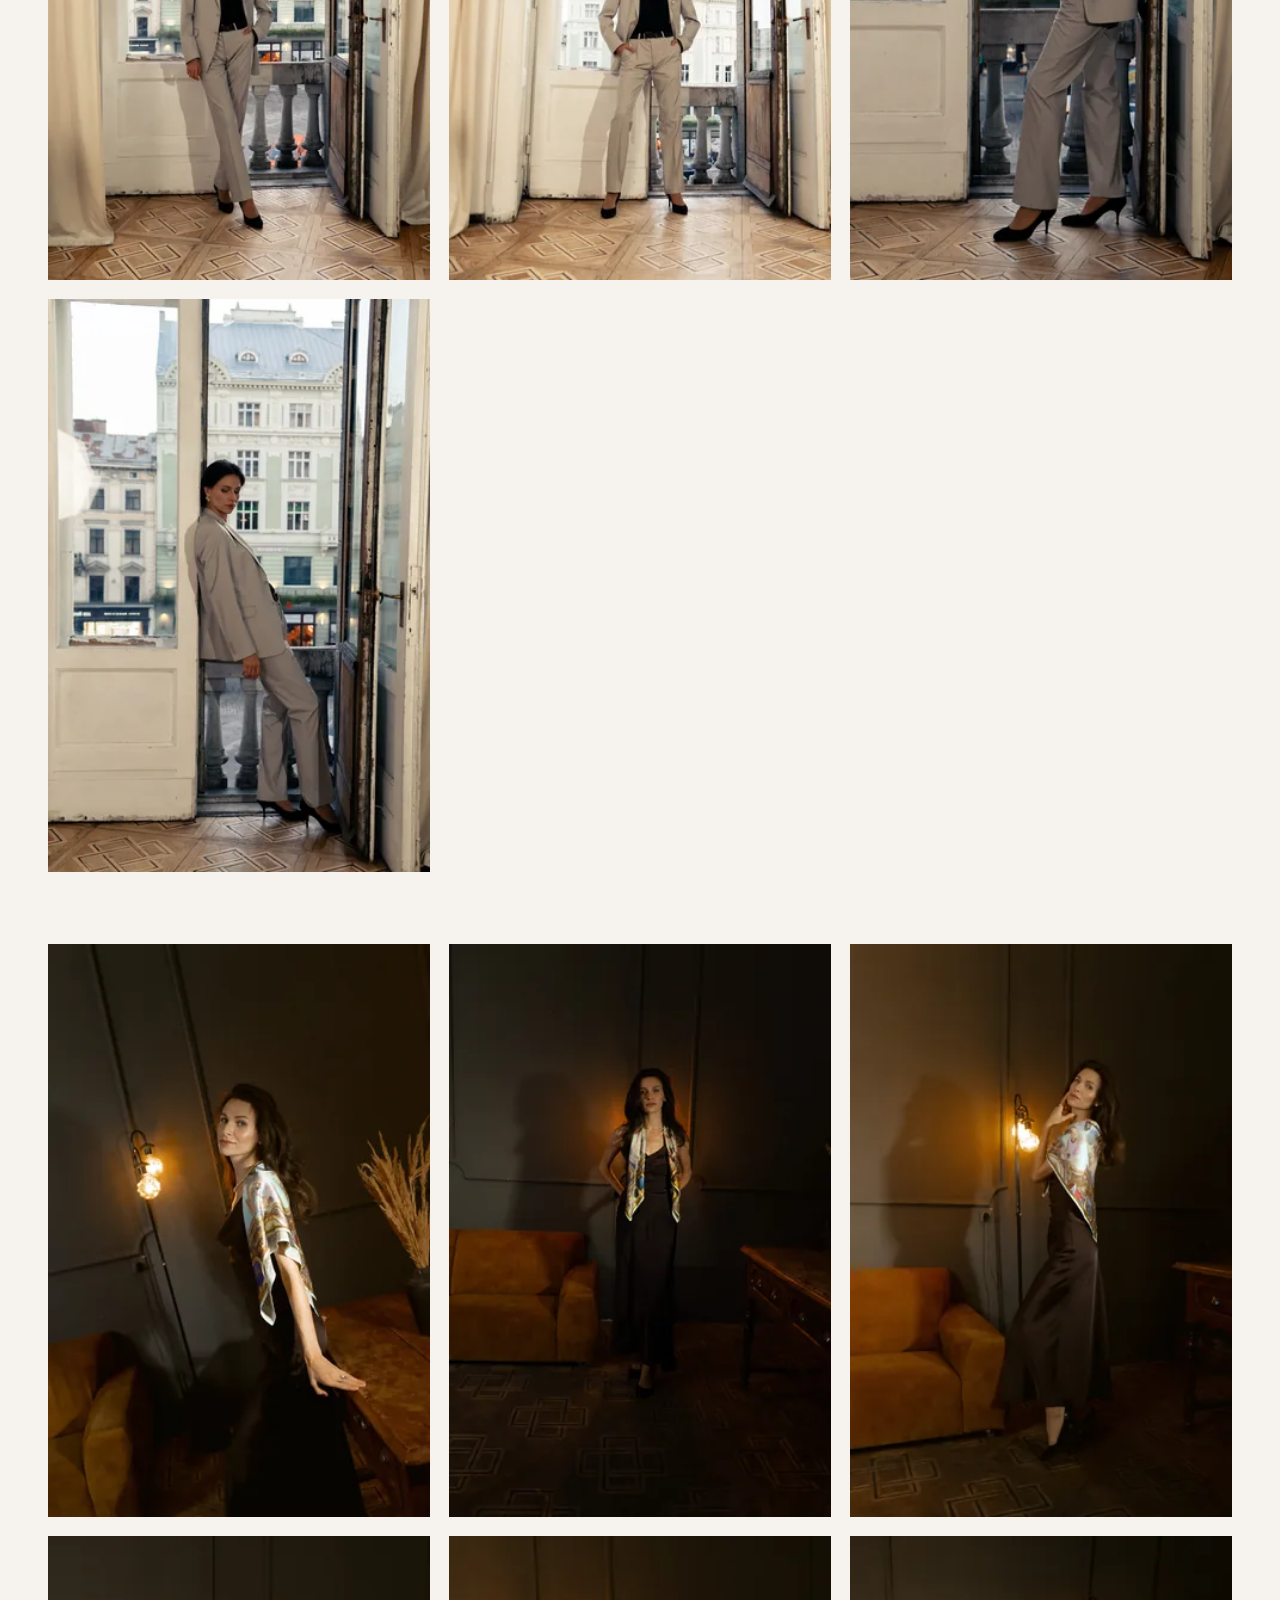
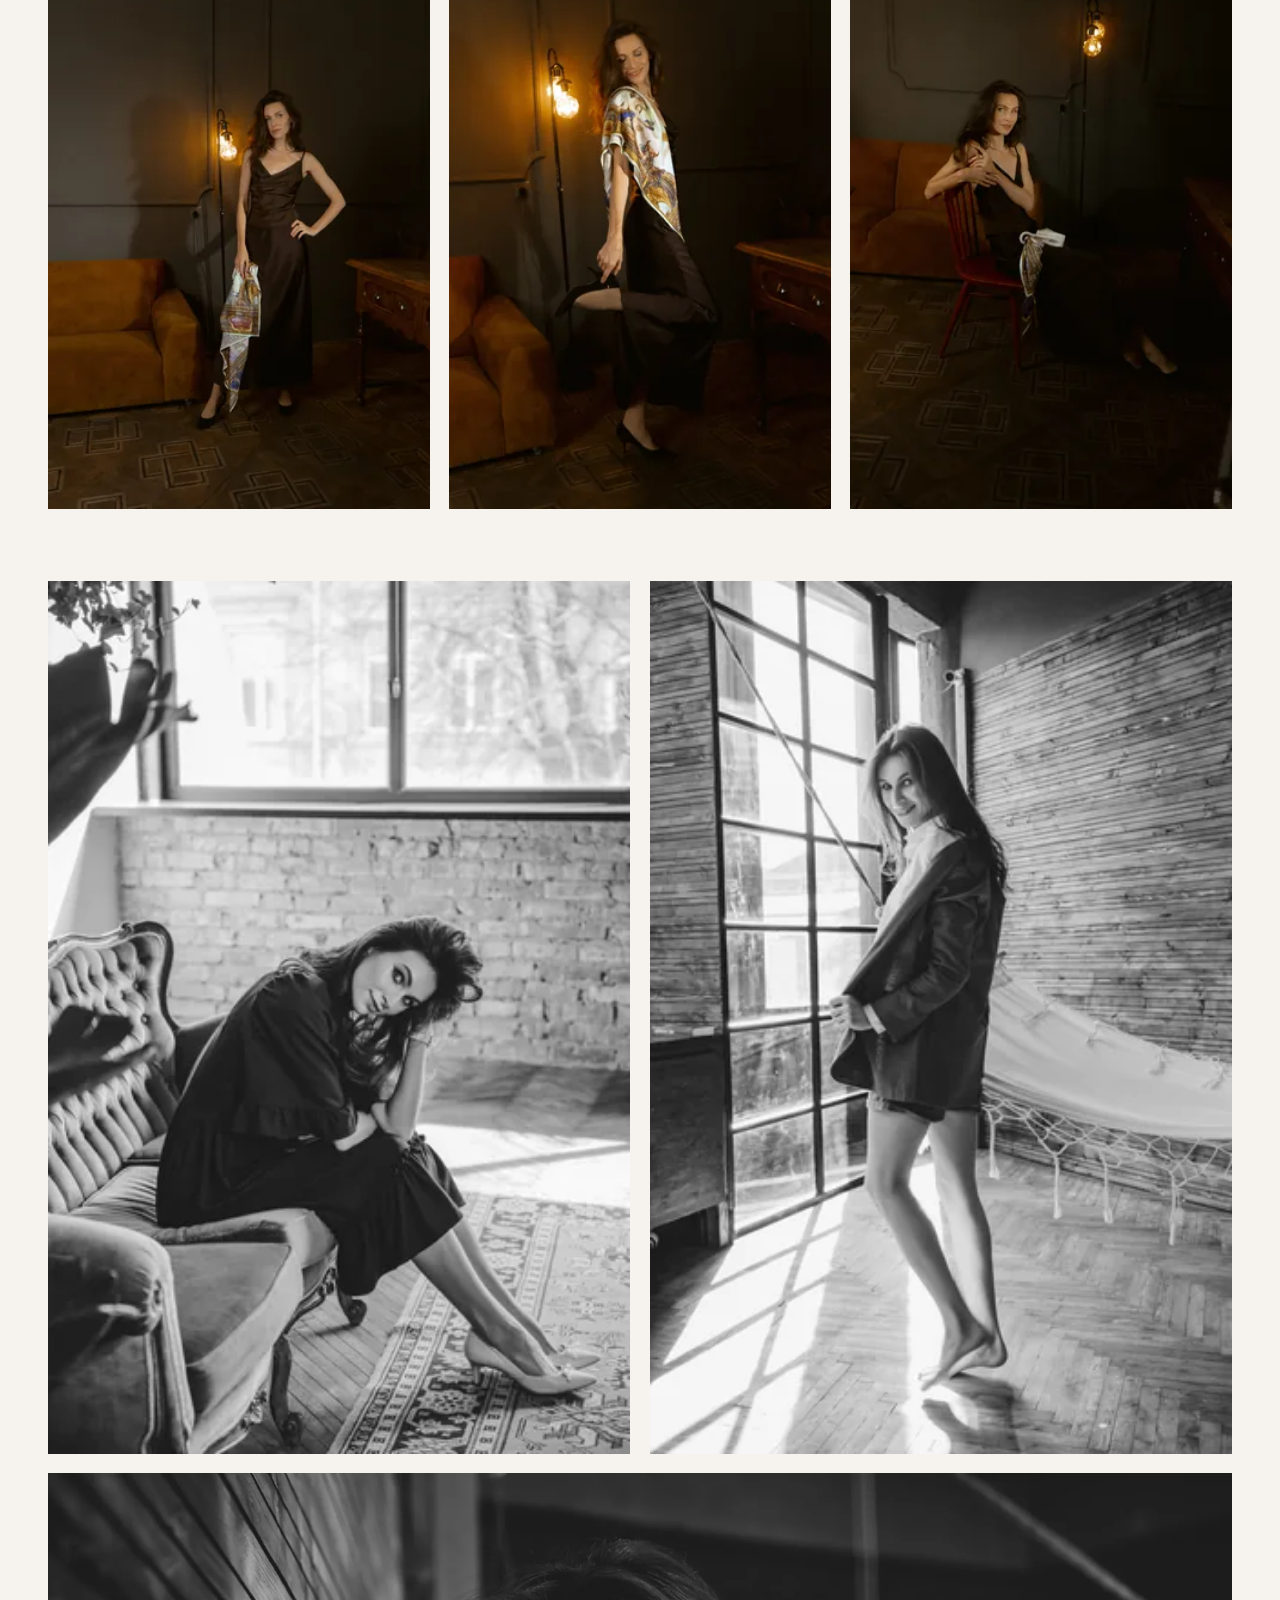
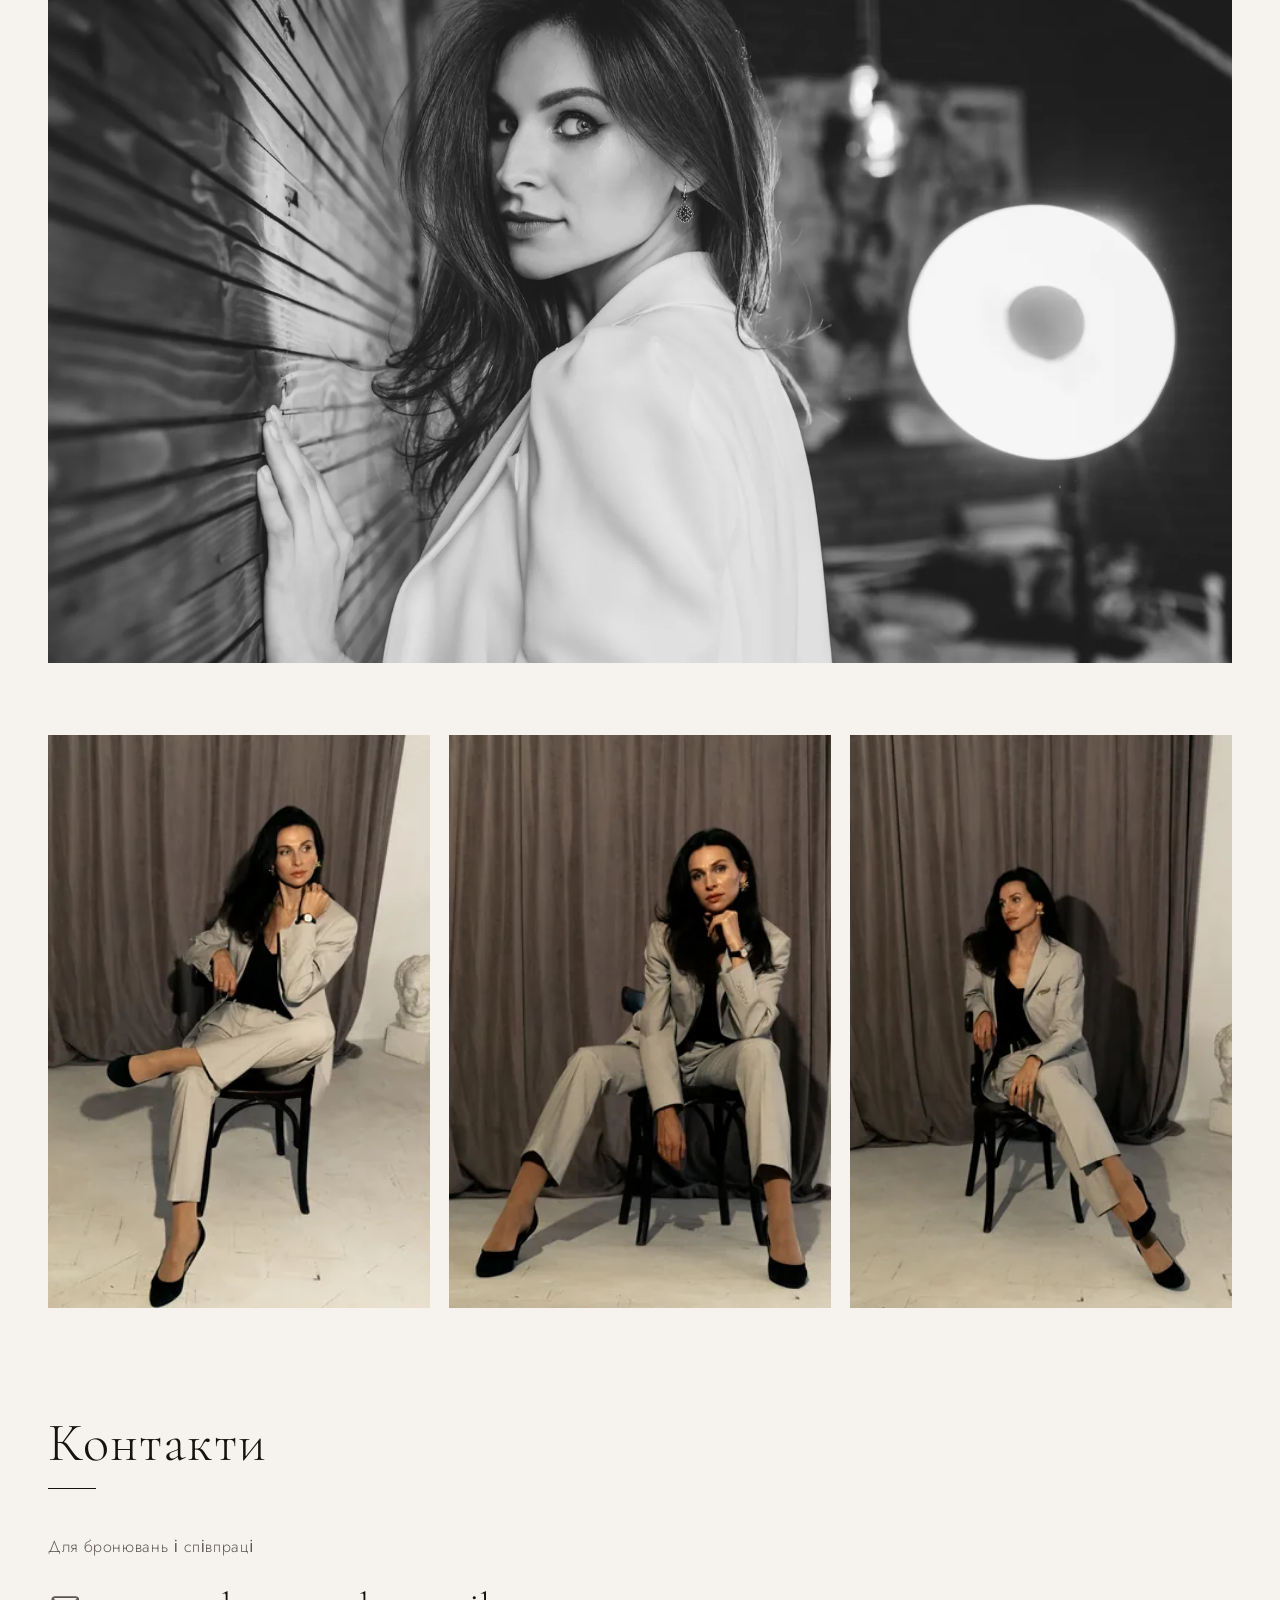
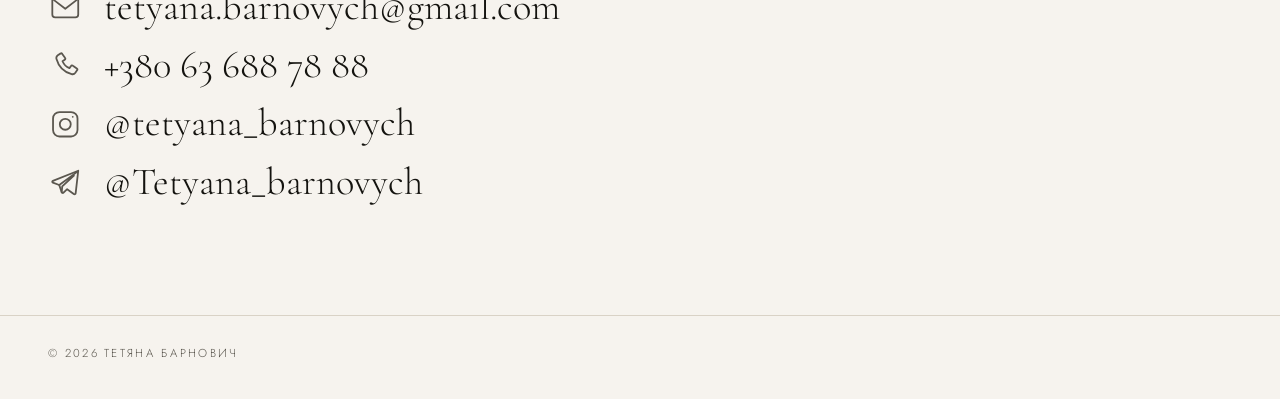
==== commit 2bcc7010: "Add six November portfolio photos in the approved order" ====
--- a/site/ua/index.html
+++ b/site/ua/index.html
@@ -78,6 +78,15 @@
   <section class="section portfolio" id="portfolio">
     <h2 class="section__title">Портфоліо</h2>
 
+    <div class="gallery" data-shoot="5" id="shoot-5">
+      <a class="gallery__item" href="../img/november19-5357-1600.webp" data-w="3715" data-h="5572"><img loading="lazy" src="../img/november19-5357-480.webp" srcset="../img/november19-5357-480.webp 480w, ../img/november19-5357-960.webp 960w, ../img/november19-5357-1600.webp 1600w" sizes="(min-width: 1280px) 382px, (min-width: 901px) 33vw, (min-width: 601px) 50vw, 100vw" alt="Тетяна Барнович, портрет у білому костюмі на червоному тлі" width="3715" height="5572"></a>
+      <a class="gallery__item" href="../img/november19-5576-1600.webp" data-w="3740" data-h="5610"><img loading="lazy" src="../img/november19-5576-480.webp" srcset="../img/november19-5576-480.webp 480w, ../img/november19-5576-960.webp 960w, ../img/november19-5576-1600.webp 1600w" sizes="(min-width: 1280px) 382px, (min-width: 901px) 33vw, (min-width: 601px) 50vw, 100vw" alt="Тетяна Барнович, у білому костюмі з зимовим букетом на світлому тлі" width="3740" height="5610"></a>
+      <a class="gallery__item" href="../img/november19-5396-1600.webp" data-w="3853" data-h="5780"><img loading="lazy" src="../img/november19-5396-480.webp" srcset="../img/november19-5396-480.webp 480w, ../img/november19-5396-960.webp 960w, ../img/november19-5396-1600.webp 1600w" sizes="(min-width: 1280px) 382px, (min-width: 901px) 33vw, (min-width: 601px) 50vw, 100vw" alt="Тетяна Барнович, портрет на повний зріст у білому костюмі на червоному тлі" width="3853" height="5780"></a>
+      <a class="gallery__item" href="../img/november19-5464-1600.webp" data-w="3534" data-h="5301"><img loading="lazy" src="../img/november19-5464-480.webp" srcset="../img/november19-5464-480.webp 480w, ../img/november19-5464-960.webp 960w, ../img/november19-5464-1600.webp 1600w" sizes="(min-width: 1280px) 382px, (min-width: 901px) 33vw, (min-width: 601px) 50vw, 100vw" alt="Тетяна Барнович, на стільці з зимовим букетом на червоному тлі" width="3534" height="5301"></a>
+      <a class="gallery__item" href="../img/november19-5732-1600.webp" data-w="2672" data-h="4008"><img loading="lazy" src="../img/november19-5732-480.webp" srcset="../img/november19-5732-480.webp 480w, ../img/november19-5732-960.webp 960w, ../img/november19-5732-1600.webp 1600w" sizes="(min-width: 1280px) 382px, (min-width: 901px) 33vw, (min-width: 601px) 50vw, 100vw" alt="Тетяна Барнович, портрет у чорному на червоному тлі" width="2672" height="4008"></a>
+      <a class="gallery__item" href="../img/november19-5298-1600.webp" data-w="3575" data-h="5363"><img loading="lazy" src="../img/november19-5298-480.webp" srcset="../img/november19-5298-480.webp 480w, ../img/november19-5298-960.webp 960w, ../img/november19-5298-1600.webp 1600w" sizes="(min-width: 1280px) 382px, (min-width: 901px) 33vw, (min-width: 601px) 50vw, 100vw" alt="Тетяна Барнович, з зимовим букетом на червоному тлі" width="3575" height="5363"></a>
+    </div>
+
     <div class="gallery gallery--featured" data-shoot="4" id="shoot-4">
       <a class="gallery__item" href="../img/november-8173-1600.webp" data-w="4000" data-h="5333"><img loading="lazy" src="../img/november-8173-480.webp" srcset="../img/november-8173-480.webp 480w, ../img/november-8173-960.webp 960w, ../img/november-8173-1600.webp 1600w" sizes="(min-width: 900px) 33vw, (min-width: 600px) 50vw, 100vw" alt="Тетяна Барнович, студійний портрет у бордовому береті" width="4000" height="5333"></a>
       <a class="gallery__item" href="../img/november-8174-1600.webp" data-w="4000" data-h="5333"><img loading="lazy" src="../img/november-8174-480.webp" srcset="../img/november-8174-480.webp 480w, ../img/november-8174-960.webp 960w, ../img/november-8174-1600.webp 1600w" sizes="(min-width: 900px) 33vw, (min-width: 600px) 50vw, 100vw" alt="Тетяна Барнович, студійний портрет у бордовому береті" width="4000" height="5333"></a>
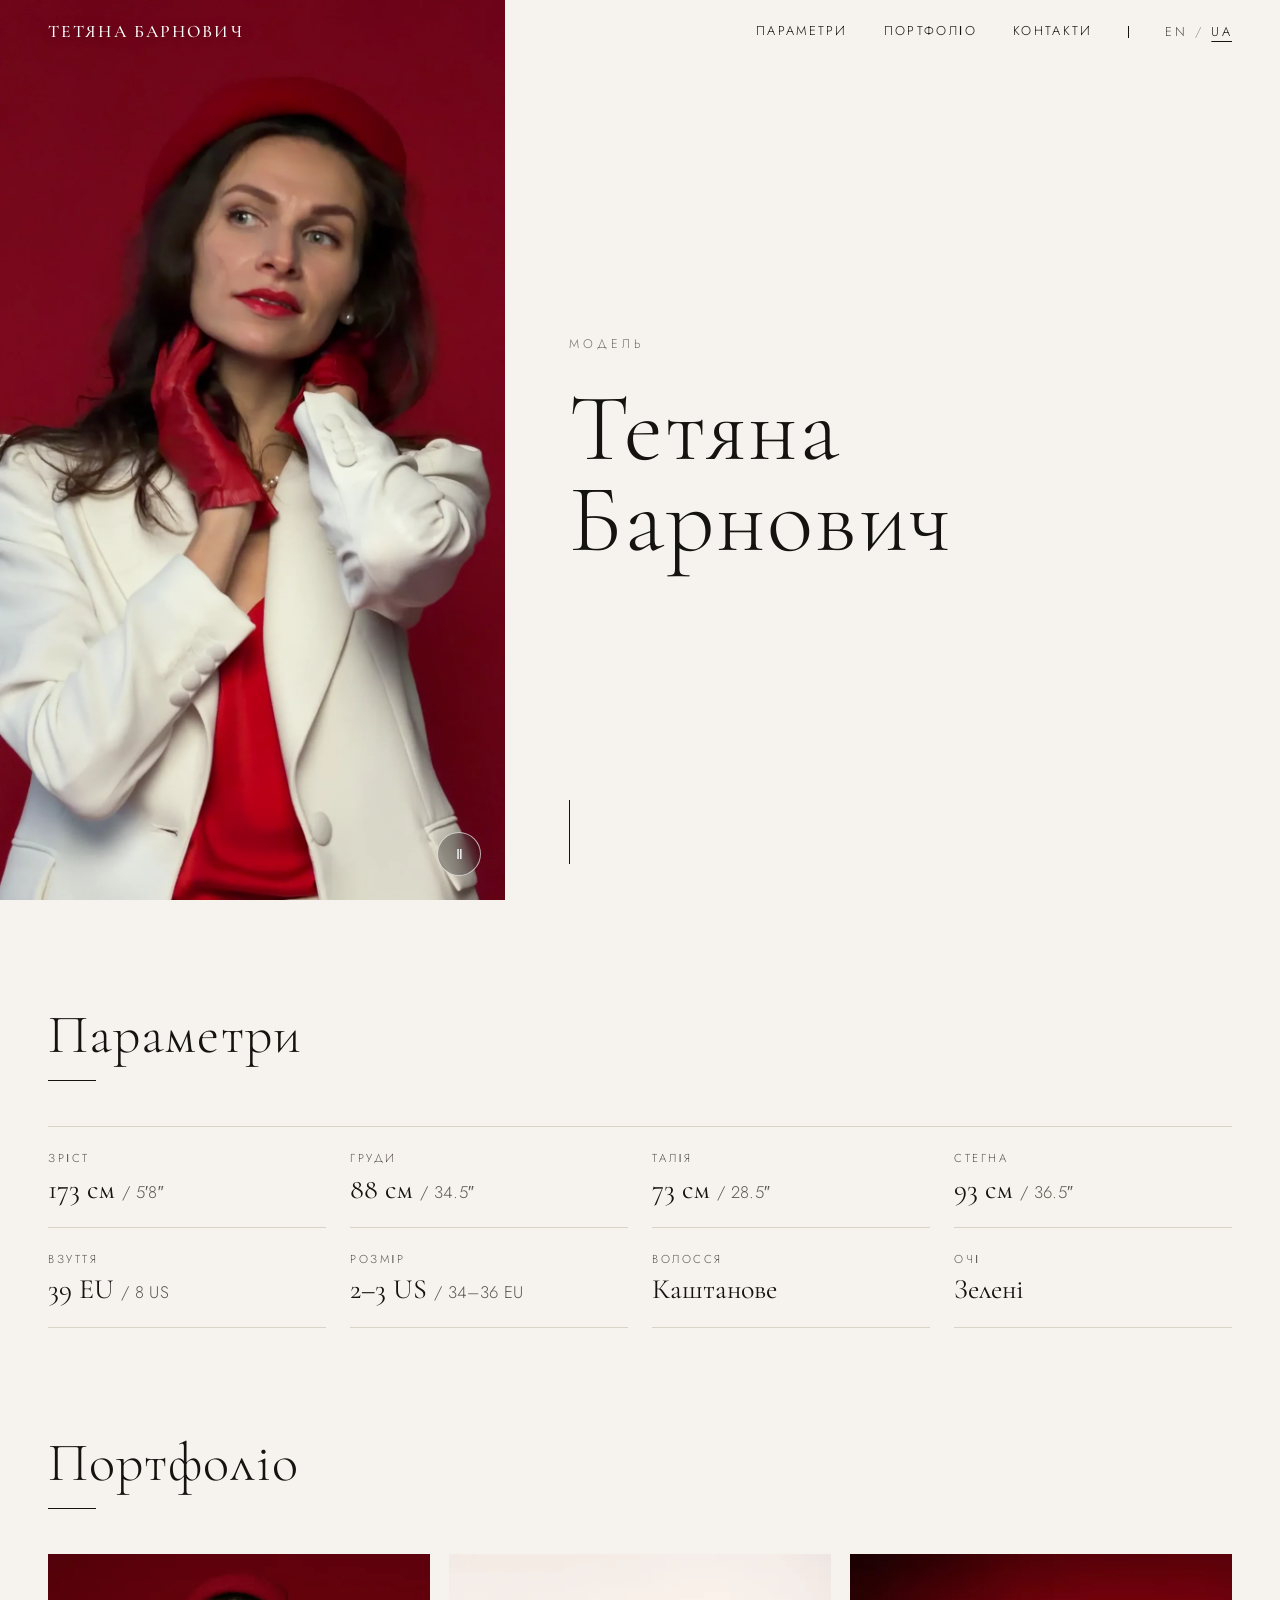
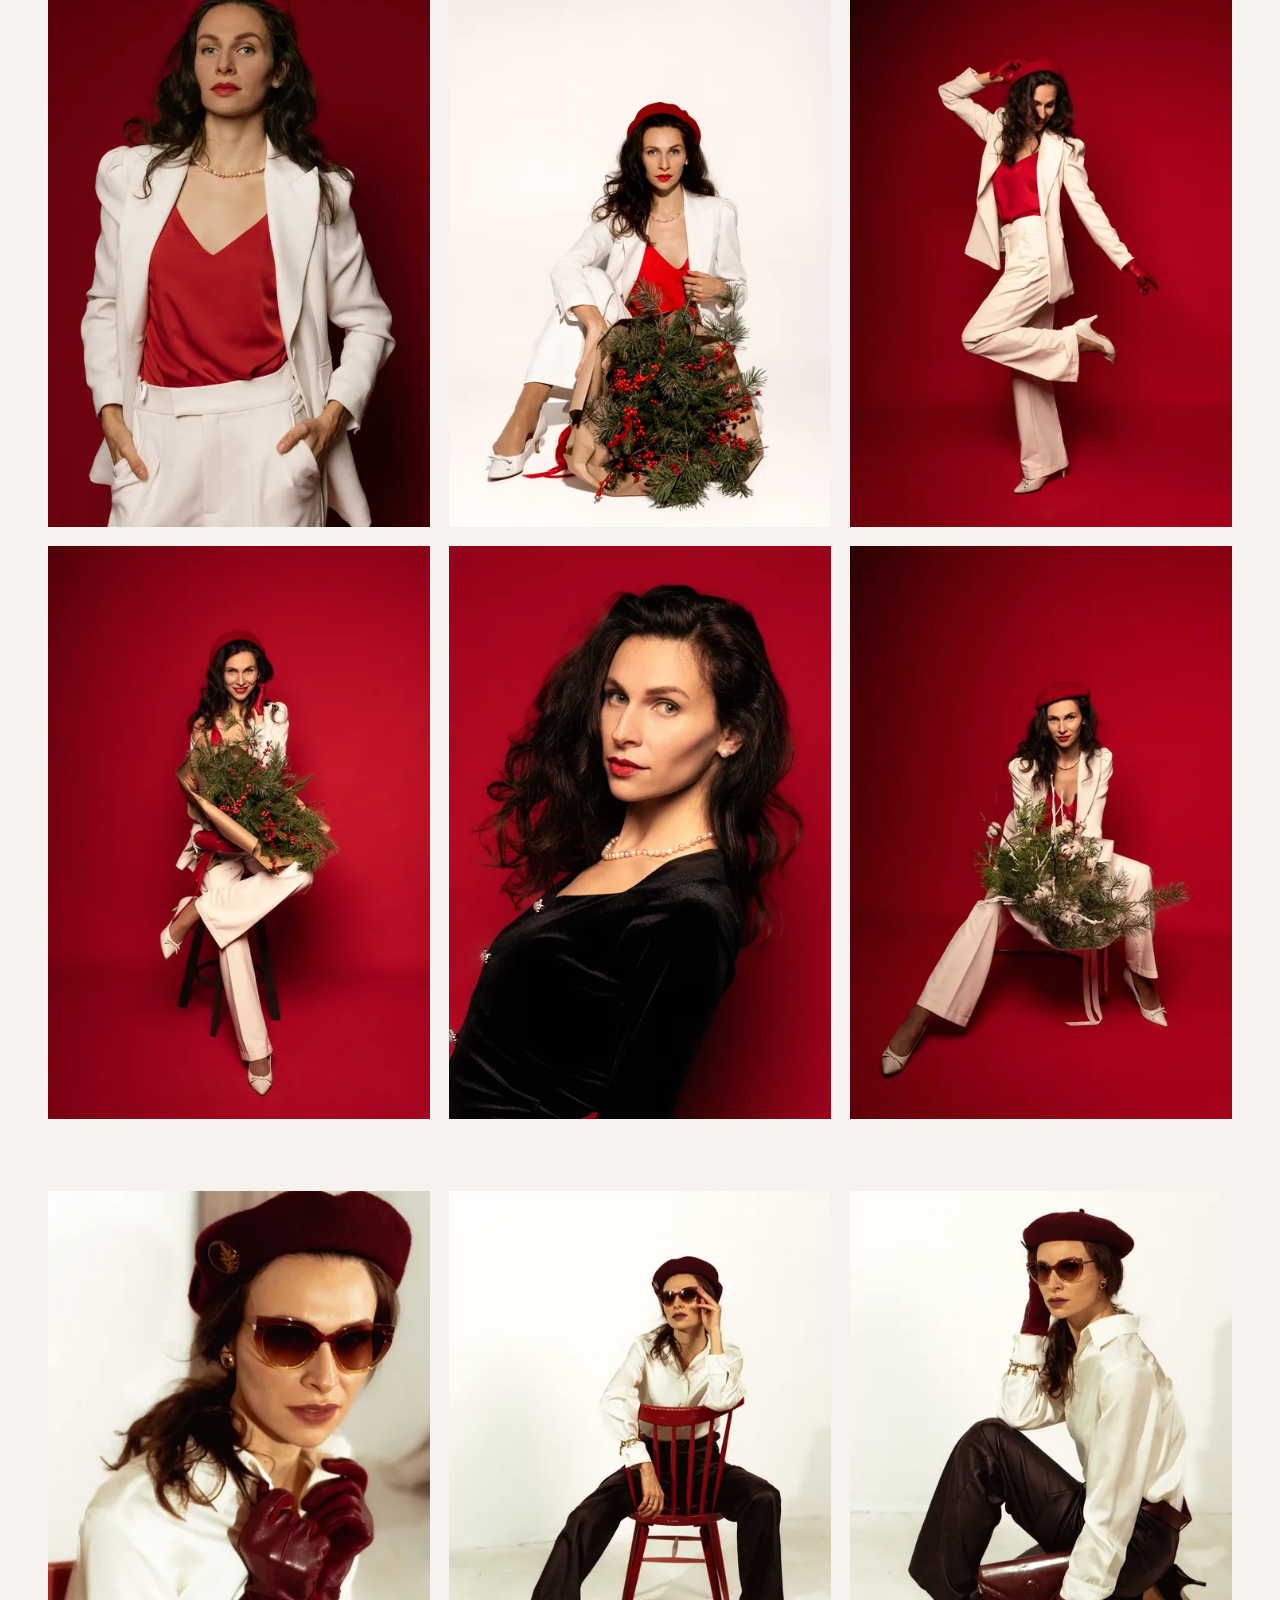
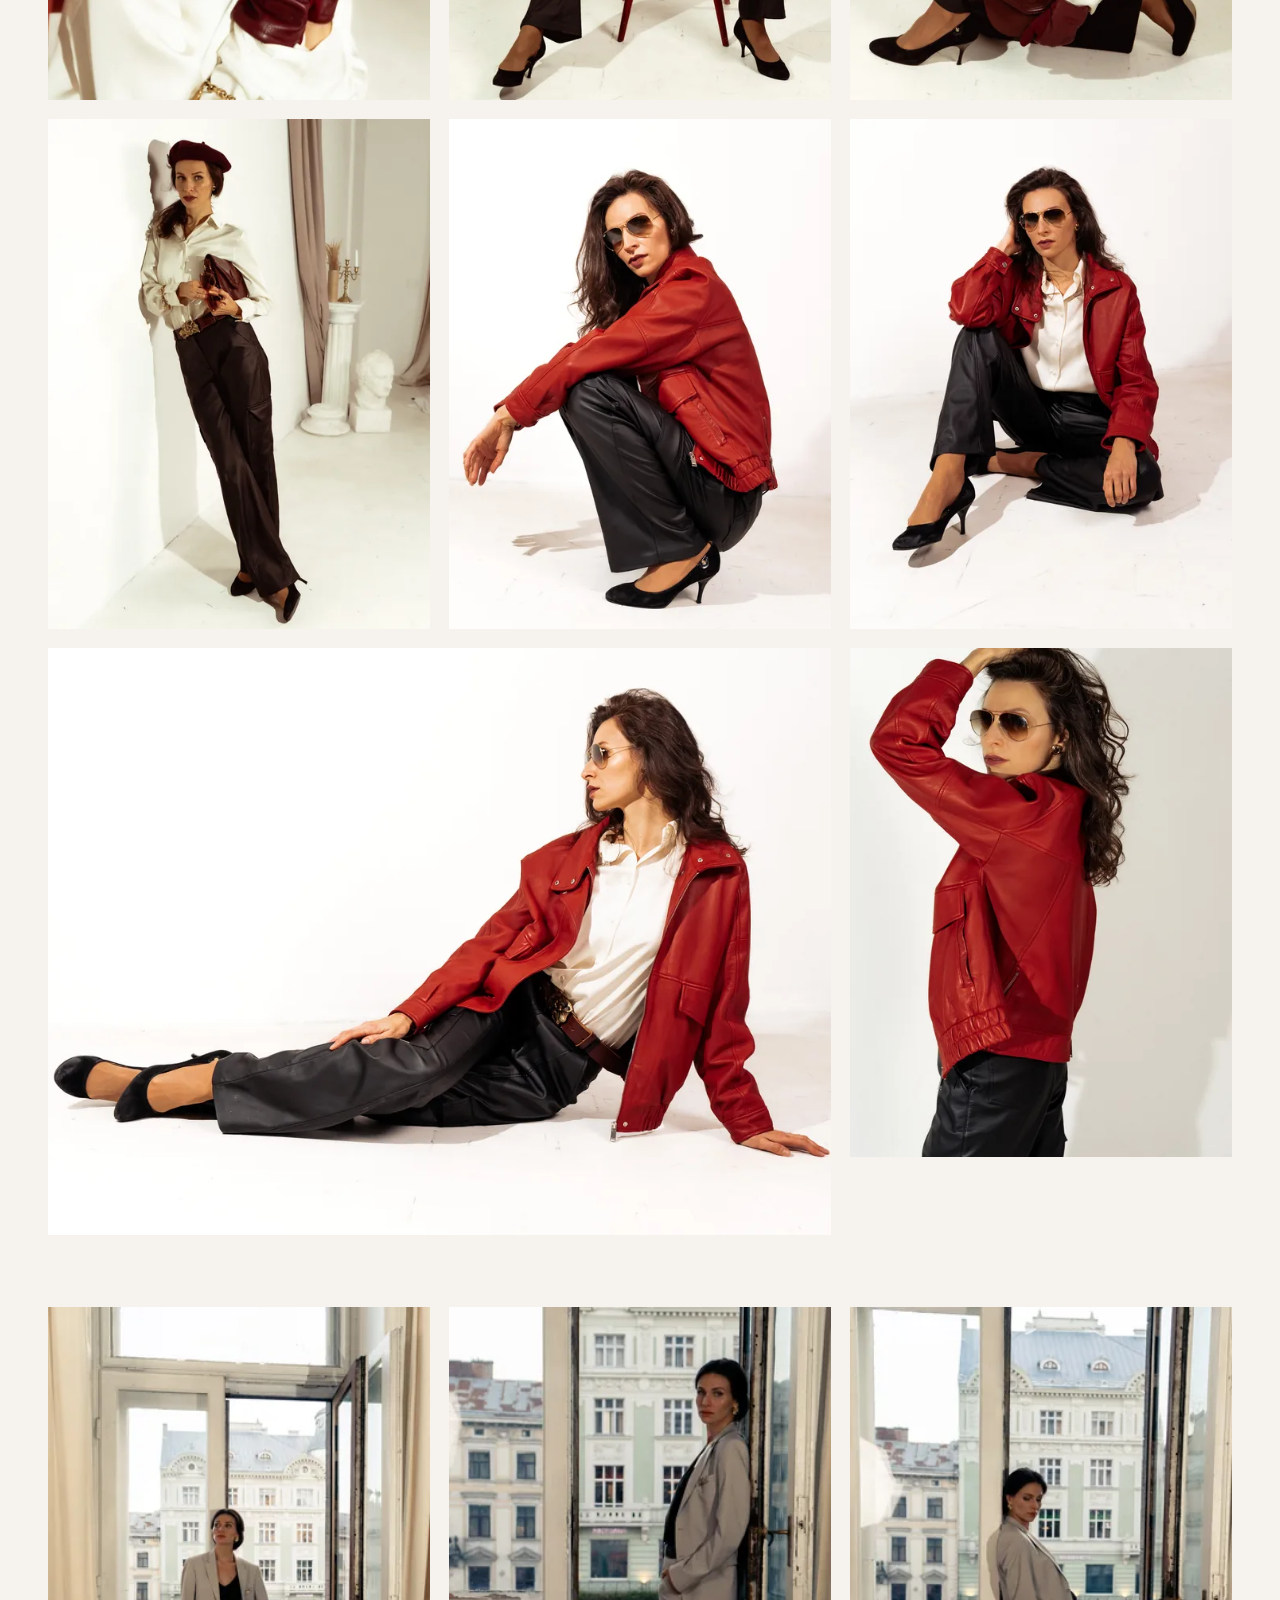
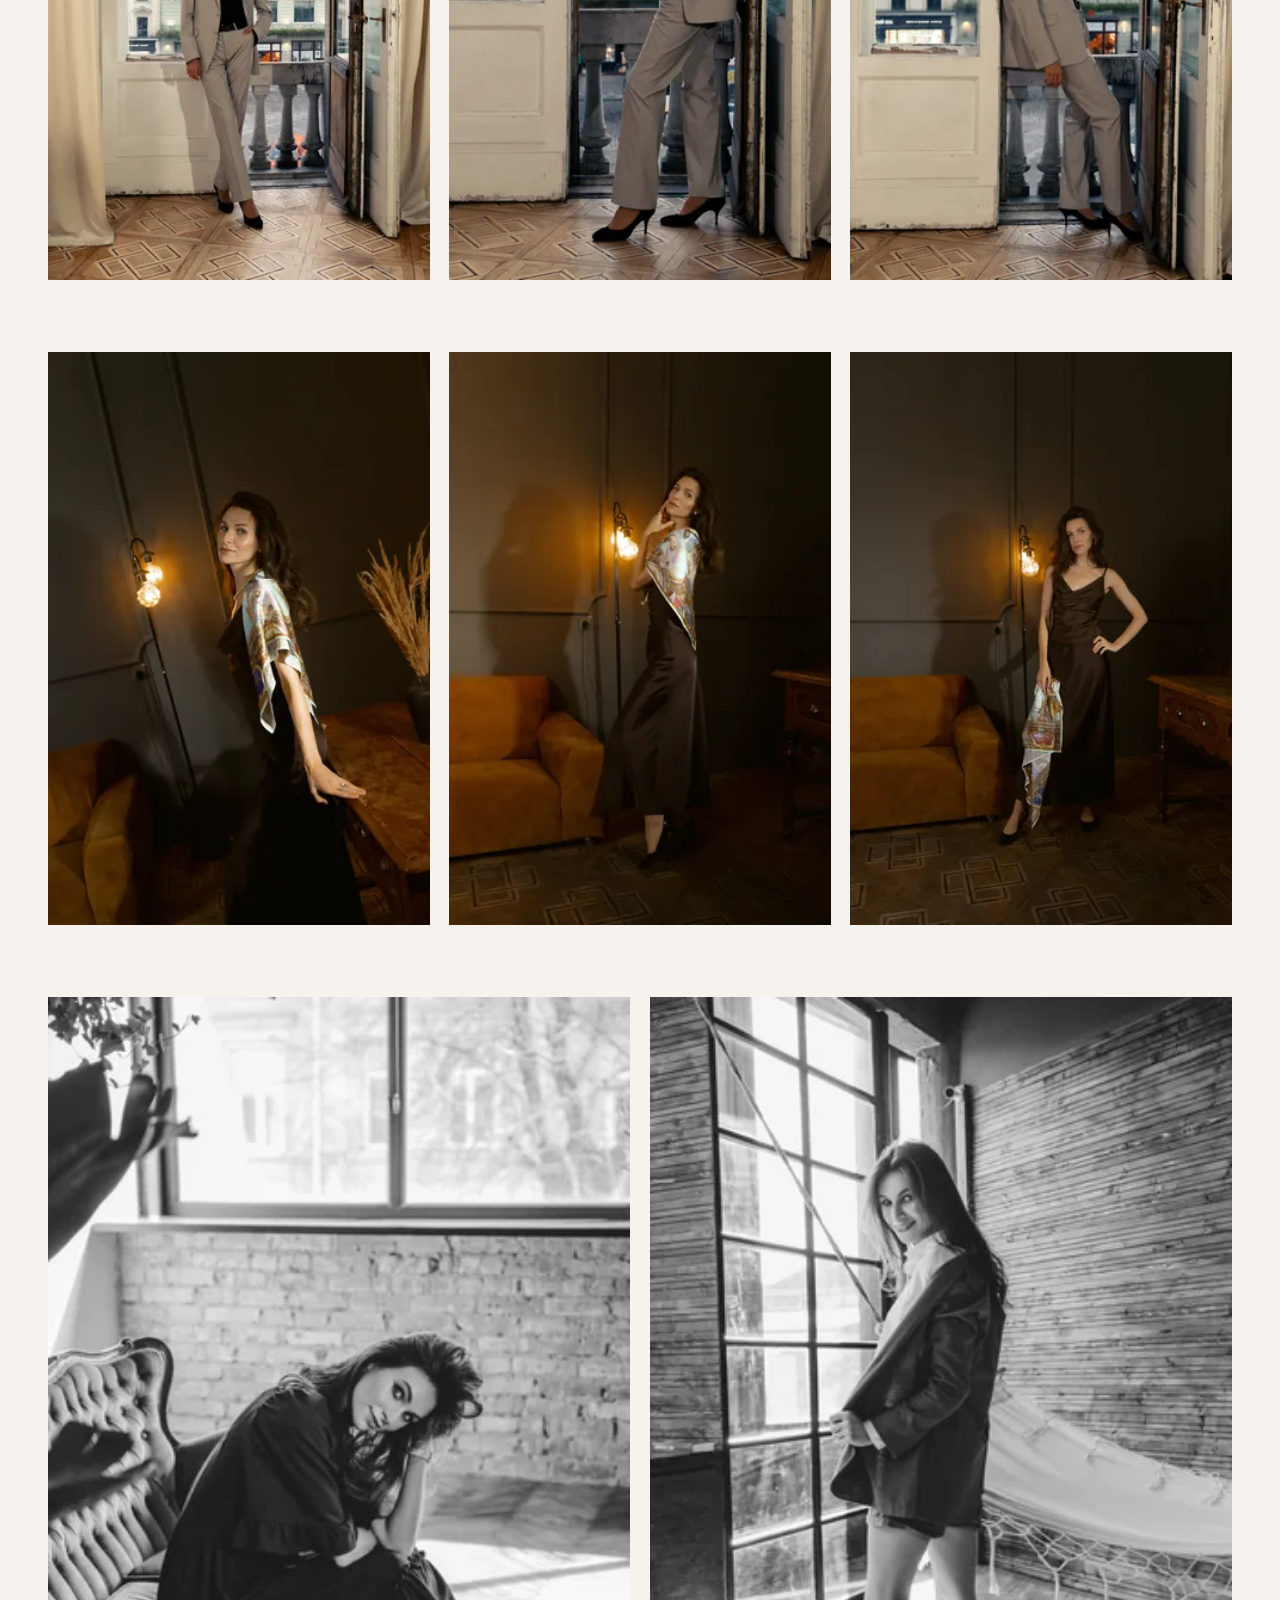
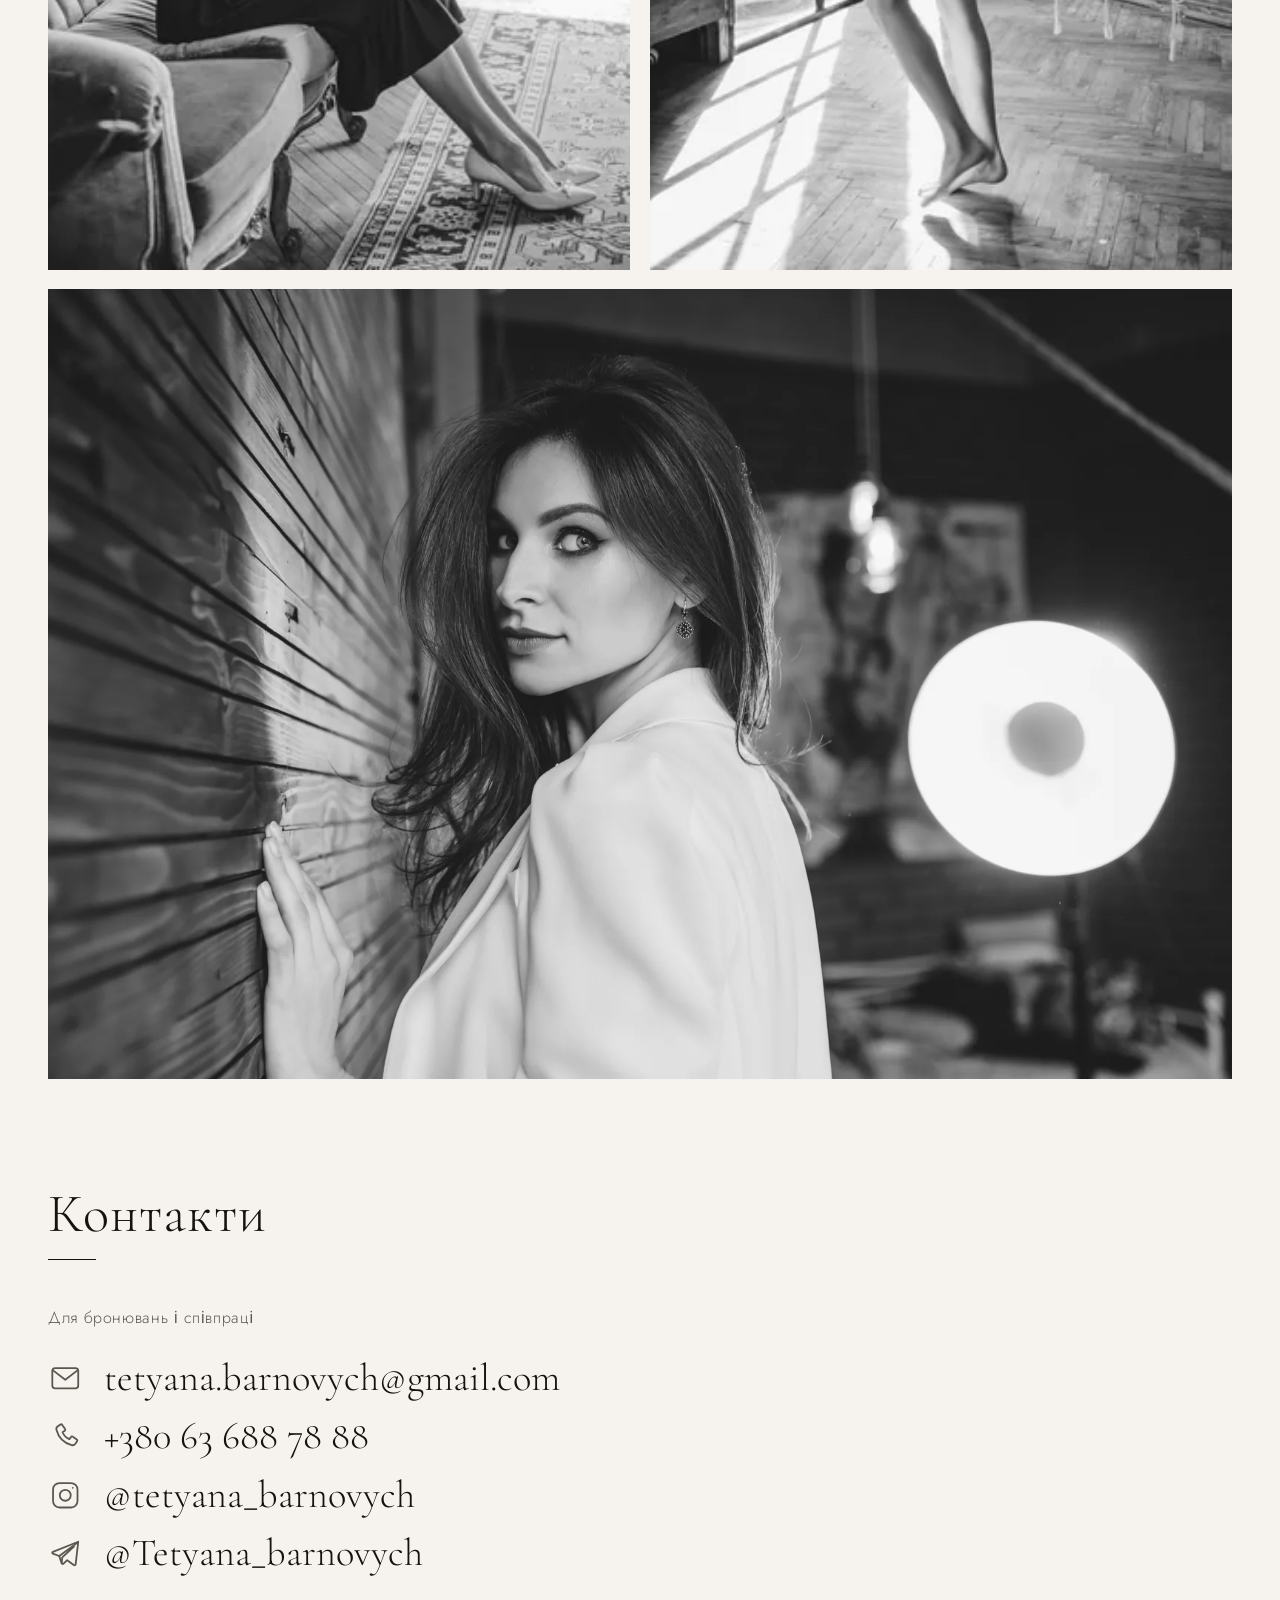
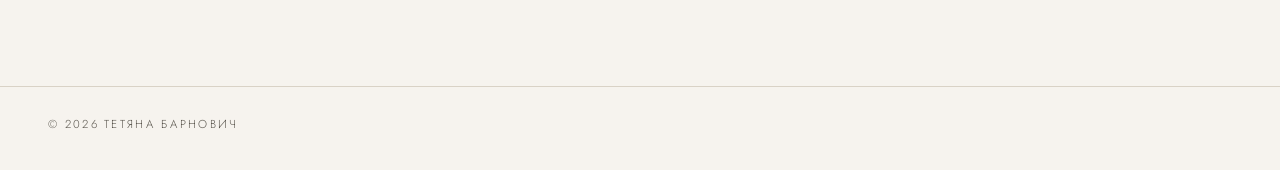
==== commit f79760ad: "Remove seven requested portfolio photos" ====
--- a/site/ua/index.html
+++ b/site/ua/index.html
@@ -100,30 +100,20 @@
 
     <div class="gallery" data-shoot="1" id="shoot-1">
       <a class="gallery__item" href="../img/s1-02-1600.webp" data-w="4000" data-h="6000"><img loading="lazy" src="../img/s1-02-480.webp" srcset="../img/s1-02-480.webp 480w, ../img/s1-02-960.webp 960w, ../img/s1-02-1600.webp 1600w" sizes="(min-width: 900px) 33vw, (min-width: 600px) 50vw, 100vw" alt="Тетяна Барнович, зйомка на балконі" width="4000" height="6000"></a>
-      <a class="gallery__item" href="../img/s1-03-1600.webp" data-w="4000" data-h="6000"><img loading="lazy" src="../img/s1-03-480.webp" srcset="../img/s1-03-480.webp 480w, ../img/s1-03-960.webp 960w, ../img/s1-03-1600.webp 1600w" sizes="(min-width: 900px) 33vw, (min-width: 600px) 50vw, 100vw" alt="Тетяна Барнович, зйомка на балконі" width="4000" height="6000"></a>
       <a class="gallery__item" href="../img/s1-04-1600.webp" data-w="4000" data-h="6000"><img loading="lazy" src="../img/s1-04-480.webp" srcset="../img/s1-04-480.webp 480w, ../img/s1-04-960.webp 960w, ../img/s1-04-1600.webp 1600w" sizes="(min-width: 900px) 33vw, (min-width: 600px) 50vw, 100vw" alt="Тетяна Барнович, зйомка на балконі" width="4000" height="6000"></a>
       <a class="gallery__item" href="../img/s1-05-1600.webp" data-w="3424" data-h="5136"><img loading="lazy" src="../img/s1-05-480.webp" srcset="../img/s1-05-480.webp 480w, ../img/s1-05-960.webp 960w, ../img/s1-05-1600.webp 1600w" sizes="(min-width: 900px) 33vw, (min-width: 600px) 50vw, 100vw" alt="Тетяна Барнович, зйомка на балконі" width="3424" height="5136"></a>
     </div>
 
     <div class="gallery" data-shoot="2" id="shoot-2">
       <a class="gallery__item" href="../img/s2-01-1600.webp" data-w="4000" data-h="6000"><img loading="lazy" src="../img/s2-01-480.webp" srcset="../img/s2-01-480.webp 480w, ../img/s2-01-960.webp 960w, ../img/s2-01-1600.webp 1600w" sizes="(min-width: 900px) 33vw, (min-width: 600px) 50vw, 100vw" alt="Тетяна Барнович, студійна зйомка" width="4000" height="6000"></a>
-      <a class="gallery__item" href="../img/s2-02-1600.webp" data-w="4000" data-h="6000"><img loading="lazy" src="../img/s2-02-480.webp" srcset="../img/s2-02-480.webp 480w, ../img/s2-02-960.webp 960w, ../img/s2-02-1600.webp 1600w" sizes="(min-width: 900px) 33vw, (min-width: 600px) 50vw, 100vw" alt="Тетяна Барнович, студійна зйомка" width="4000" height="6000"></a>
       <a class="gallery__item" href="../img/s2-03-1600.webp" data-w="4000" data-h="6000"><img loading="lazy" src="../img/s2-03-480.webp" srcset="../img/s2-03-480.webp 480w, ../img/s2-03-960.webp 960w, ../img/s2-03-1600.webp 1600w" sizes="(min-width: 900px) 33vw, (min-width: 600px) 50vw, 100vw" alt="Тетяна Барнович, студійна зйомка" width="4000" height="6000"></a>
       <a class="gallery__item" href="../img/s2-04-1600.webp" data-w="4000" data-h="6000"><img loading="lazy" src="../img/s2-04-480.webp" srcset="../img/s2-04-480.webp 480w, ../img/s2-04-960.webp 960w, ../img/s2-04-1600.webp 1600w" sizes="(min-width: 900px) 33vw, (min-width: 600px) 50vw, 100vw" alt="Тетяна Барнович, студійна зйомка" width="4000" height="6000"></a>
-      <a class="gallery__item" href="../img/s2-05-1600.webp" data-w="4000" data-h="6000"><img loading="lazy" src="../img/s2-05-480.webp" srcset="../img/s2-05-480.webp 480w, ../img/s2-05-960.webp 960w, ../img/s2-05-1600.webp 1600w" sizes="(min-width: 900px) 33vw, (min-width: 600px) 50vw, 100vw" alt="Тетяна Барнович, студійна зйомка" width="4000" height="6000"></a>
-      <a class="gallery__item" href="../img/s2-06-1600.webp" data-w="4000" data-h="6000"><img loading="lazy" src="../img/s2-06-480.webp" srcset="../img/s2-06-480.webp 480w, ../img/s2-06-960.webp 960w, ../img/s2-06-1600.webp 1600w" sizes="(min-width: 900px) 33vw, (min-width: 600px) 50vw, 100vw" alt="Тетяна Барнович, студійна зйомка" width="4000" height="6000"></a>
     </div>
 
     <div class="gallery gallery--two" data-shoot="3" id="shoot-3">
       <a class="gallery__item" href="../img/s3-01-1600.webp" data-w="5341" data-h="8000"><img loading="lazy" src="../img/s3-01-480.webp" srcset="../img/s3-01-480.webp 480w, ../img/s3-01-960.webp 960w, ../img/s3-01-1600.webp 1600w" sizes="(min-width: 900px) 33vw, (min-width: 600px) 50vw, 100vw" alt="Тетяна Барнович, чорно-біла зйомка" width="5341" height="8000"></a>
       <a class="gallery__item" href="../img/s3-04-1600.webp" data-w="5341" data-h="8000"><img loading="lazy" src="../img/s3-04-480.webp" srcset="../img/s3-04-480.webp 480w, ../img/s3-04-960.webp 960w, ../img/s3-04-1600.webp 1600w" sizes="(min-width: 900px) 33vw, (min-width: 600px) 50vw, 100vw" alt="Тетяна Барнович, чорно-біла зйомка" width="5341" height="8000"></a>
       <a class="gallery__item gallery__item--wide" href="../img/s3-03-1600.webp" data-w="8000" data-h="5341"><img loading="lazy" src="../img/s3-03-480.webp" srcset="../img/s3-03-480.webp 480w, ../img/s3-03-960.webp 960w, ../img/s3-03-1600.webp 1600w" sizes="(min-width: 1280px) 1200px, 100vw" alt="Тетяна Барнович, чорно-біла зйомка" width="8000" height="5341"></a>
-    </div>
-
-    <div class="gallery" data-shoot="1" id="shoot-1-final">
-      <a class="gallery__item" href="../img/s1-07-1600.webp" data-w="4000" data-h="6000"><img loading="lazy" src="../img/s1-07-480.webp" srcset="../img/s1-07-480.webp 480w, ../img/s1-07-960.webp 960w, ../img/s1-07-1600.webp 1600w" sizes="(min-width: 900px) 33vw, (min-width: 600px) 50vw, 100vw" alt="Тетяна Барнович, зйомка на балконі" width="4000" height="6000"></a>
-      <a class="gallery__item" href="../img/s1-09-1600.webp" data-w="4000" data-h="6000"><img loading="lazy" src="../img/s1-09-480.webp" srcset="../img/s1-09-480.webp 480w, ../img/s1-09-960.webp 960w, ../img/s1-09-1600.webp 1600w" sizes="(min-width: 900px) 33vw, (min-width: 600px) 50vw, 100vw" alt="Тетяна Барнович, зйомка на балконі" width="4000" height="6000"></a>
-      <a class="gallery__item" href="../img/s1-10-1600.webp" data-w="4000" data-h="6000"><img loading="lazy" src="../img/s1-10-480.webp" srcset="../img/s1-10-480.webp 480w, ../img/s1-10-960.webp 960w, ../img/s1-10-1600.webp 1600w" sizes="(min-width: 900px) 33vw, (min-width: 600px) 50vw, 100vw" alt="Тетяна Барнович, зйомка на балконі" width="4000" height="6000"></a>
     </div>
   </section>
 
